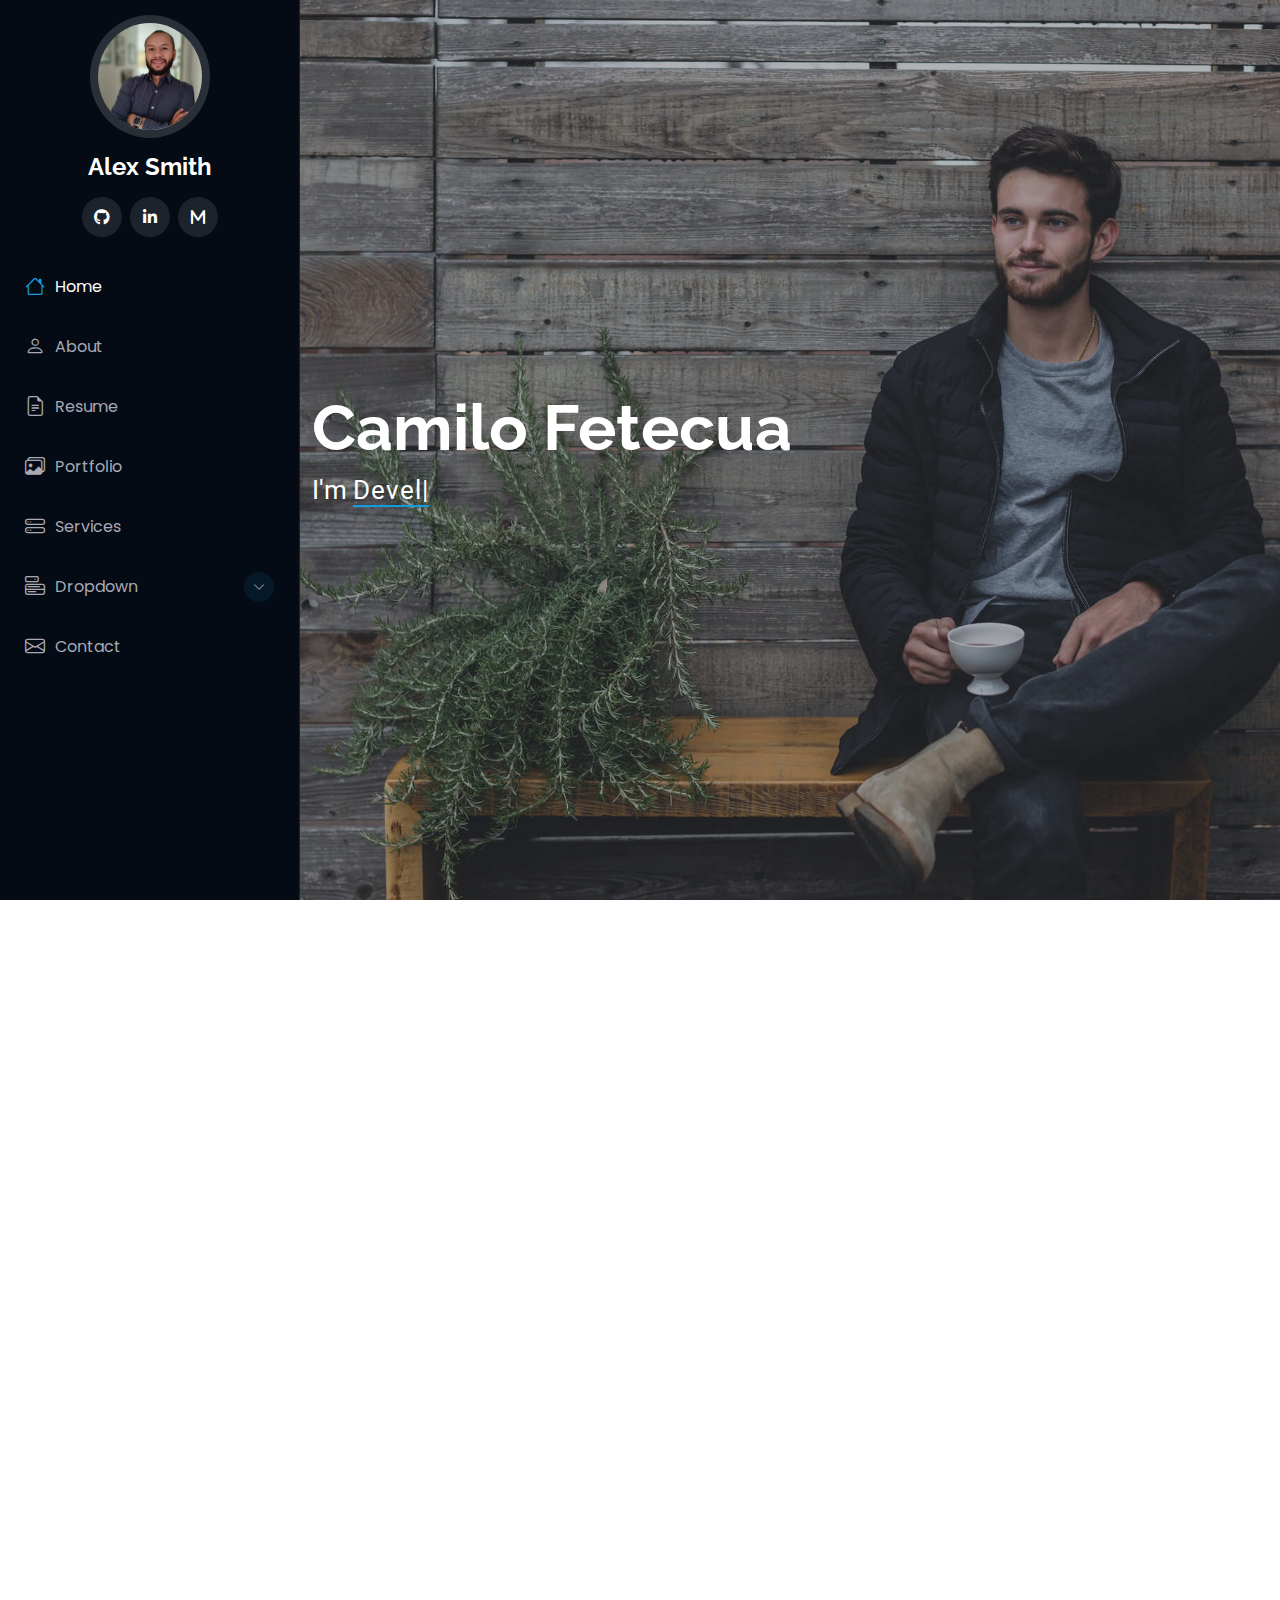
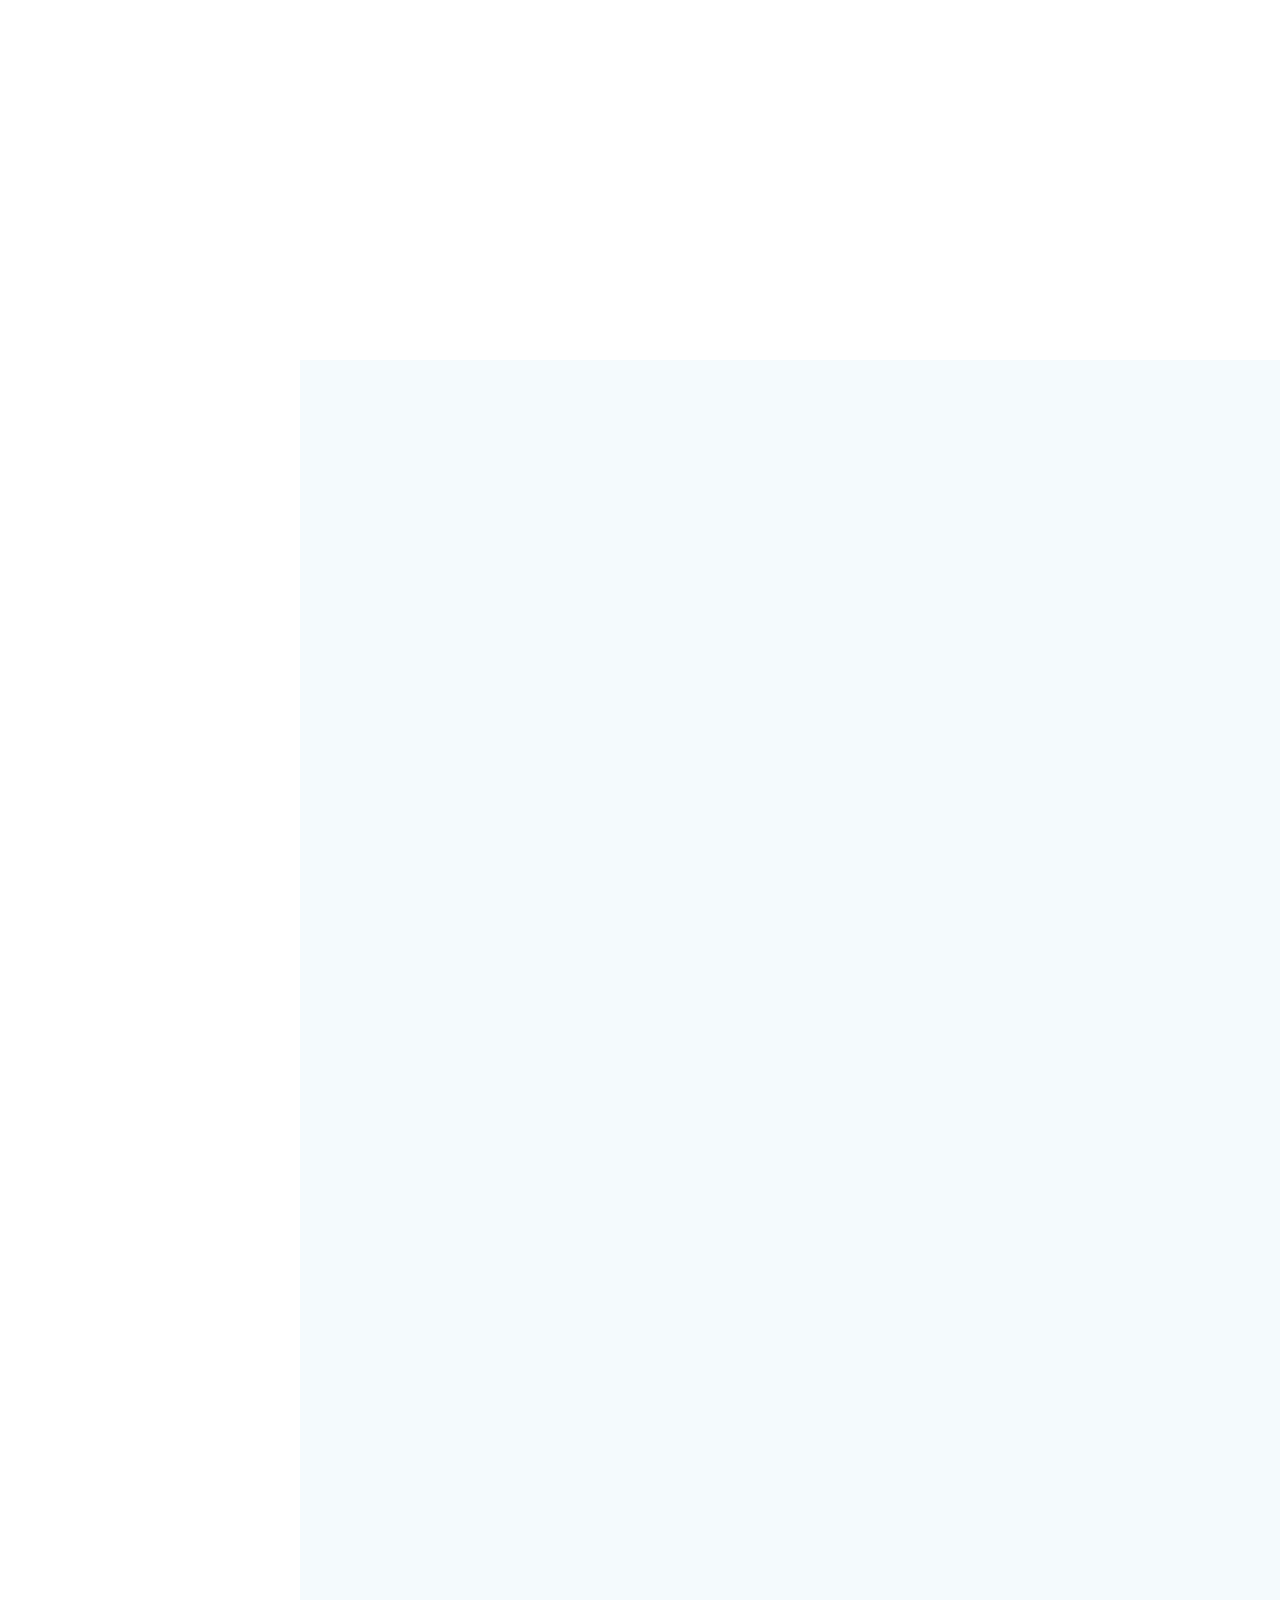
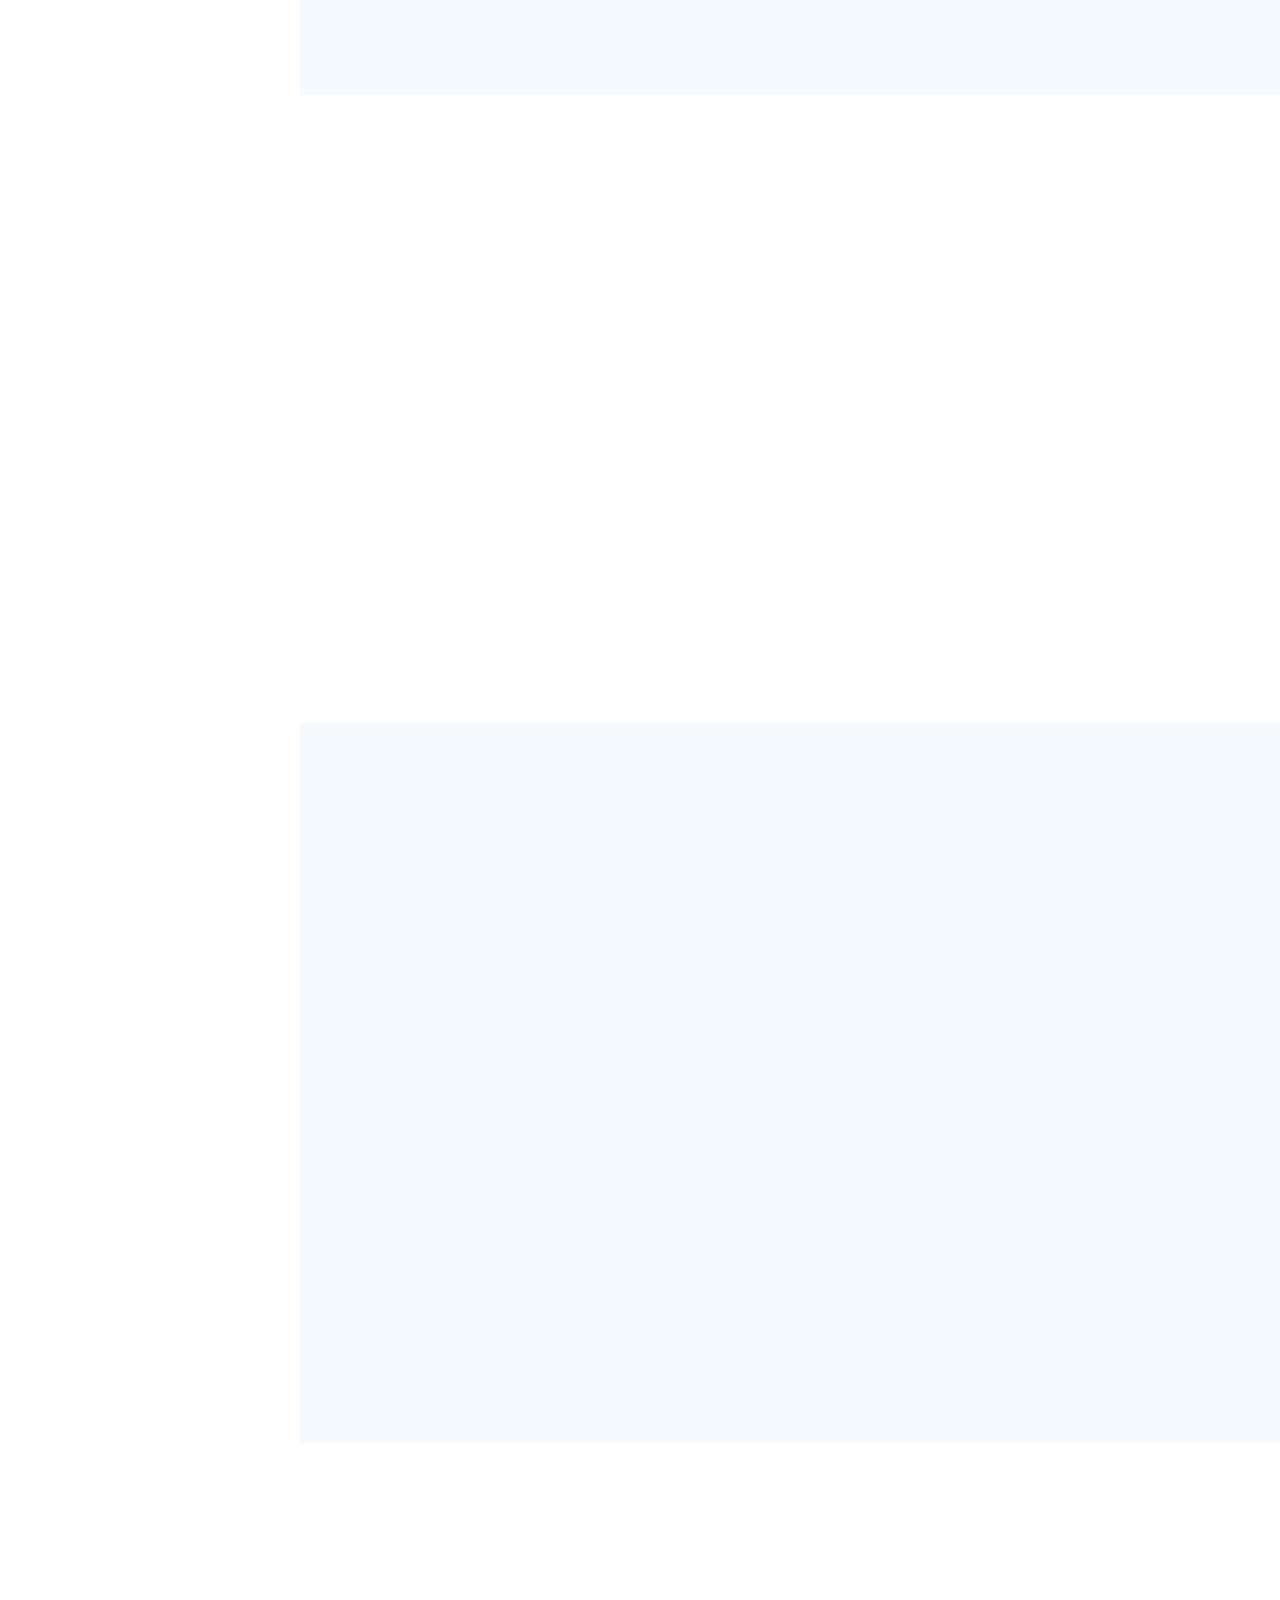
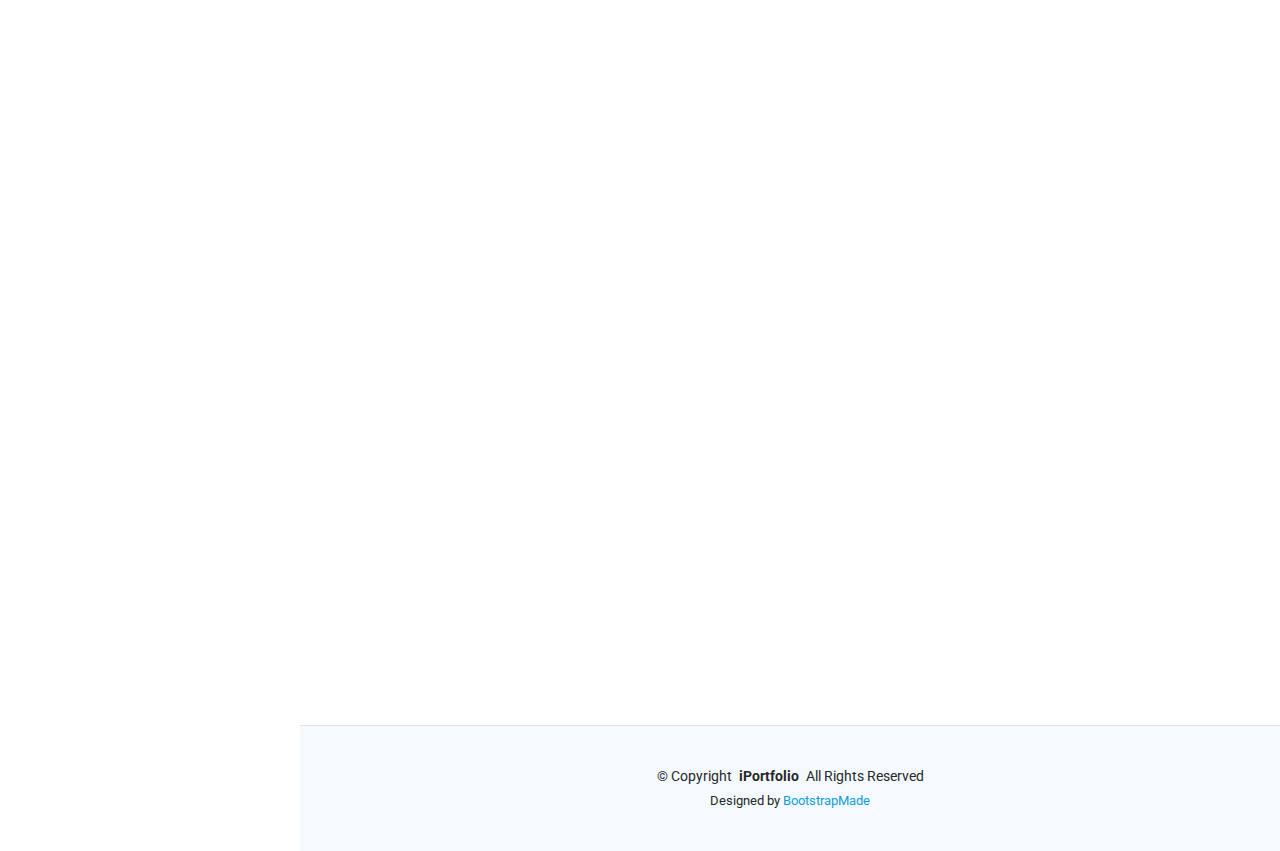
==== index.html @ 2cd52b2a "firts commit" ====
<!DOCTYPE html>
<html lang="en">

<head>
  <meta charset="utf-8">
  <meta content="width=device-width, initial-scale=1.0" name="viewport">
  <title>Camilo Fetecua</title>
  <meta content="" name="description">
  <meta content="" name="keywords">

  <!-- Favicons -->
  <link href="assets/img/favicon.png" rel="icon">
  <link href="assets/img/apple-touch-icon.png" rel="apple-touch-icon">

  <!-- Fonts -->
  <link rel="stylesheet" href="https://cdnjs.cloudflare.com/ajax/libs/font-awesome/6.4.0/css/all.min.css">
  <link href="https://fonts.googleapis.com" rel="preconnect">
  <link href="https://fonts.gstatic.com" rel="preconnect" crossorigin>
  <link href="https://fonts.googleapis.com/css2?family=Roboto:ital,wght@0,100;0,300;0,400;0,500;0,700;0,900;1,100;1,300;1,400;1,500;1,700;1,900&family=Poppins:ital,wght@0,100;0,200;0,300;0,400;0,500;0,600;0,700;0,800;0,900;1,100;1,200;1,300;1,400;1,500;1,600;1,700;1,800;1,900&family=Raleway:ital,wght@0,100;0,200;0,300;0,400;0,500;0,600;0,700;0,800;0,900;1,100;1,200;1,300;1,400;1,500;1,600;1,700;1,800;1,900&display=swap" rel="stylesheet">

  <!-- Vendor CSS Files -->
  <link href="assets/vendor/bootstrap/css/bootstrap.min.css" rel="stylesheet">
  <link href="assets/vendor/bootstrap-icons/bootstrap-icons.css" rel="stylesheet">
  <link href="assets/vendor/aos/aos.css" rel="stylesheet">
  <link href="assets/vendor/glightbox/css/glightbox.min.css" rel="stylesheet">
  <link href="assets/vendor/swiper/swiper-bundle.min.css" rel="stylesheet">

  <!-- Main CSS File -->
  <link href="assets/css/main.css" rel="stylesheet">

  <!-- =======================================================
  * Template Name: iPortfolio
  * Template URL: https://bootstrapmade.com/iportfolio-bootstrap-portfolio-websites-template/
  * Updated: Jun 29 2024 with Bootstrap v5.3.3
  * Author: BootstrapMade.com
  * License: https://bootstrapmade.com/license/
  ======================================================== -->
</head>

<body class="index-page">

  <header id="header" class="header dark-background d-flex flex-column">
    <i class="header-toggle d-xl-none bi bi-list"></i>

    <div class="profile-img">
      <img src="assets/img/my-profile-img.jpg" alt="" class="img-fluid rounded-circle">
    </div>

    <a href="index.html" class="logo d-flex align-items-center justify-content-center">
      <!-- Uncomment the line below if you also wish to use an image logo -->
      <!-- <img src="assets/img/logo.png" alt=""> -->
      <h1 class="sitename">Alex Smith</h1>
    </a>
    
    <div class="social-links text-center">
      <!-- Enlace a GitHub -->
      <a href="https://github.com/camilof91" target="_blank" rel="noopener noreferrer">
        <i class="fa-brands fa-github"></i>
      </a>
      
      <!-- Enlace a LinkedIn -->
      <a href="https://www.linkedin.com/in/camilo-fetecua" target="_blank" rel="noopener noreferrer">
          <i class="fa-brands fa-linkedin-in"></i>
      </a>
      
      <!-- Enlace a Medium -->
      <a href="https://medium.com/@camilofetecua2011" target="_blank" rel="noopener noreferrer">
          <i class="fa-solid fa-m"></i>
      </a>
    </div>

    <nav id="navmenu" class="navmenu">
      <ul>
        <li><a href="#hero" class="active"><i class="bi bi-house navicon"></i>Home</a></li>
        <li><a href="#about"><i class="bi bi-person navicon"></i> About</a></li>
        <li><a href="#resume"><i class="bi bi-file-earmark-text navicon"></i> Resume</a></li>
        <li><a href="#portfolio"><i class="bi bi-images navicon"></i> Portfolio</a></li>
        <li><a href="#services"><i class="bi bi-hdd-stack navicon"></i> Services</a></li>
        <li class="dropdown"><a href="#"><i class="bi bi-menu-button navicon"></i> <span>Dropdown</span> <i class="bi bi-chevron-down toggle-dropdown"></i></a>
          <ul>
            <li><a href="#">Dropdown 1</a></li>
            <li class="dropdown"><a href="#"><span>Deep Dropdown</span> <i class="bi bi-chevron-down toggle-dropdown"></i></a>
              <ul>
                <li><a href="#">Deep Dropdown 1</a></li>
                <li><a href="#">Deep Dropdown 2</a></li>
                <li><a href="#">Deep Dropdown 3</a></li>
                <li><a href="#">Deep Dropdown 4</a></li>
                <li><a href="#">Deep Dropdown 5</a></li>
              </ul>
            </li>
            <li><a href="#">Dropdown 2</a></li>
            <li><a href="#">Dropdown 3</a></li>
            <li><a href="#">Dropdown 4</a></li>
          </ul>
        </li>
        <li><a href="#contact"><i class="bi bi-envelope navicon"></i> Contact</a></li>
      </ul>
    </nav>

  </header>

  <main class="main">

    <!-- Hero Section -->
    <section id="hero" class="hero section dark-background">

      <img src="assets/img/hero-bg.jpg" alt="" data-aos="fade-in" class="">

      <div class="container" data-aos="fade-up" data-aos-delay="100">
        <h2>Camilo Fetecua</h2>
        <p>I'm <span class="typed" data-typed-items="Developer, Freelancer, QA Analist">Designer</span><span class="typed-cursor typed-cursor--blink" aria-hidden="true"></span><span class="typed-cursor typed-cursor--blink" aria-hidden="true"></span></p>
      </div>

    </section><!-- /Hero Section -->

    <!-- About Section -->
    <section id="about" class="about section">

      <!-- Section Title -->
      <div class="container section-title" data-aos="fade-up">
        <h2>About</h2>
        <p>Magnam dolores commodi suscipit. Necessitatibus eius consequatur ex aliquid fuga eum quidem. Sit sint consectetur velit. Quisquam quos quisquam cupiditate. Et nemo qui impedit suscipit alias ea. Quia fugiat sit in iste officiis commodi quidem hic quas.</p>
      </div><!-- End Section Title -->

      <div class="container" data-aos="fade-up" data-aos-delay="100">

        <div class="row gy-4 justify-content-center">
          <div class="col-lg-4">
            <img src="assets/img/my-profile-img.jpg" class="img-fluid" alt="">
          </div>
          <div class="col-lg-8 content">
            <h2>UI/UX Designer &amp; Web Developer.</h2>
            <p class="fst-italic py-3">
              Lorem ipsum dolor sit amet, consectetur adipiscing elit, sed do eiusmod tempor incididunt ut labore et dolore
              magna aliqua.
            </p>
            <div class="row">
              <div class="col-lg-6">
                <ul>
                  <li><i class="bi bi-chevron-right"></i> <strong>Birthday:</strong> <span>1 May 1995</span></li>
                  <li><i class="bi bi-chevron-right"></i> <strong>Website:</strong> <span>www.example.com</span></li>
                  <li><i class="bi bi-chevron-right"></i> <strong>Phone:</strong> <span>+123 456 7890</span></li>
                  <li><i class="bi bi-chevron-right"></i> <strong>City:</strong> <span>New York, USA</span></li>
                </ul>
              </div>
              <div class="col-lg-6">
                <ul>
                  <li><i class="bi bi-chevron-right"></i> <strong>Age:</strong> <span>30</span></li>
                  <li><i class="bi bi-chevron-right"></i> <strong>Degree:</strong> <span>Master</span></li>
                  <li><i class="bi bi-chevron-right"></i> <strong>Email:</strong> <span>email@example.com</span></li>
                  <li><i class="bi bi-chevron-right"></i> <strong>Freelance:</strong> <span>Available</span></li>
                </ul>
              </div>
            </div>
            <p class="py-3">
              Officiis eligendi itaque labore et dolorum mollitia officiis optio vero. Quisquam sunt adipisci omnis et ut. Nulla accusantium dolor incidunt officia tempore. Et eius omnis.
              Cupiditate ut dicta maxime officiis quidem quia. Sed et consectetur qui quia repellendus itaque neque.
            </p>
          </div>
        </div>

      </div>

    </section><!-- /About Section -->

    <!-- Stats Section -->
    <section id="stats" class="stats section">

      <div class="container" data-aos="fade-up" data-aos-delay="100">

        <div class="row gy-4">

          <div class="col-lg-3 col-md-6">
            <div class="stats-item">
              <i class="bi bi-emoji-smile"></i>
              <span data-purecounter-start="0" data-purecounter-end="232" data-purecounter-duration="1" class="purecounter"></span>
              <p><strong>Happy Clients</strong> <span>consequuntur quae</span></p>
            </div>
          </div><!-- End Stats Item -->

          <div class="col-lg-3 col-md-6">
            <div class="stats-item">
              <i class="bi bi-journal-richtext"></i>
              <span data-purecounter-start="0" data-purecounter-end="521" data-purecounter-duration="1" class="purecounter"></span>
              <p><strong>Projects</strong> <span>adipisci atque cum quia aut</span></p>
            </div>
          </div><!-- End Stats Item -->

          <div class="col-lg-3 col-md-6">
            <div class="stats-item">
              <i class="bi bi-headset"></i>
              <span data-purecounter-start="0" data-purecounter-end="1453" data-purecounter-duration="1" class="purecounter"></span>
              <p><strong>Hours Of Support</strong> <span>aut commodi quaerat</span></p>
            </div>
          </div><!-- End Stats Item -->

          <div class="col-lg-3 col-md-6">
            <div class="stats-item">
              <i class="bi bi-people"></i>
              <span data-purecounter-start="0" data-purecounter-end="32" data-purecounter-duration="1" class="purecounter"></span>
              <p><strong>Hard Workers</strong> <span>rerum asperiores dolor</span></p>
            </div>
          </div><!-- End Stats Item -->

        </div>

      </div>

    </section><!-- /Stats Section -->

    <!-- Skills Section -->
    <section id="skills" class="skills section light-background">

      <!-- Section Title -->
      <div class="container section-title" data-aos="fade-up">
        <h2>Skills</h2>
        <p>Necessitatibus eius consequatur ex aliquid fuga eum quidem sint consectetur velit</p>
      </div><!-- End Section Title -->

      <div class="container" data-aos="fade-up" data-aos-delay="100">

        <div class="row skills-content skills-animation">

          <div class="col-lg-6">

            <div class="progress">
              <span class="skill"><span>HTML</span> <i class="val">100%</i></span>
              <div class="progress-bar-wrap">
                <div class="progress-bar" role="progressbar" aria-valuenow="100" aria-valuemin="0" aria-valuemax="100"></div>
              </div>
            </div><!-- End Skills Item -->

            <div class="progress">
              <span class="skill"><span>CSS</span> <i class="val">90%</i></span>
              <div class="progress-bar-wrap">
                <div class="progress-bar" role="progressbar" aria-valuenow="90" aria-valuemin="0" aria-valuemax="100"></div>
              </div>
            </div><!-- End Skills Item -->

            <div class="progress">
              <span class="skill"><span>JavaScript</span> <i class="val">75%</i></span>
              <div class="progress-bar-wrap">
                <div class="progress-bar" role="progressbar" aria-valuenow="75" aria-valuemin="0" aria-valuemax="100"></div>
              </div>
            </div><!-- End Skills Item -->

          </div>

          <div class="col-lg-6">

            <div class="progress">
              <span class="skill"><span>PHP</span> <i class="val">80%</i></span>
              <div class="progress-bar-wrap">
                <div class="progress-bar" role="progressbar" aria-valuenow="80" aria-valuemin="0" aria-valuemax="100"></div>
              </div>
            </div><!-- End Skills Item -->

            <div class="progress">
              <span class="skill"><span>WordPress/CMS</span> <i class="val">90%</i></span>
              <div class="progress-bar-wrap">
                <div class="progress-bar" role="progressbar" aria-valuenow="90" aria-valuemin="0" aria-valuemax="100"></div>
              </div>
            </div><!-- End Skills Item -->

            <div class="progress">
              <span class="skill"><span>Photoshop</span> <i class="val">55%</i></span>
              <div class="progress-bar-wrap">
                <div class="progress-bar" role="progressbar" aria-valuenow="55" aria-valuemin="0" aria-valuemax="100"></div>
              </div>
            </div><!-- End Skills Item -->

          </div>

        </div>

      </div>

    </section><!-- /Skills Section -->

    <!-- Resume Section -->
    <section id="resume" class="resume section">

      <!-- Section Title -->
      <div class="container section-title" data-aos="fade-up">
        <h2>Resume</h2>
        <p>Magnam dolores commodi suscipit. Necessitatibus eius consequatur ex aliquid fuga eum quidem. Sit sint consectetur velit. Quisquam quos quisquam cupiditate. Et nemo qui impedit suscipit alias ea. Quia fugiat sit in iste officiis commodi quidem hic quas.</p>
      </div><!-- End Section Title -->

      <div class="container">

        <div class="row">

          <div class="col-lg-6" data-aos="fade-up" data-aos-delay="100">
            <h3 class="resume-title">Sumary</h3>

            <div class="resume-item pb-0">
              <h4>Brandon Johnson</h4>
              <p><em>Innovative and deadline-driven Graphic Designer with 3+ years of experience designing and developing user-centered digital/print marketing material from initial concept to final, polished deliverable.</em></p>
              <ul>
                <li>Portland par 127,Orlando, FL</li>
                <li>(123) 456-7891</li>
                <li>alice.barkley@example.com</li>
              </ul>
            </div><!-- Edn Resume Item -->

            <h3 class="resume-title">Education</h3>
            <div class="resume-item">
              <h4>Master of Fine Arts &amp; Graphic Design</h4>
              <h5>2015 - 2016</h5>
              <p><em>Rochester Institute of Technology, Rochester, NY</em></p>
              <p>Qui deserunt veniam. Et sed aliquam labore tempore sed quisquam iusto autem sit. Ea vero voluptatum qui ut dignissimos deleniti nerada porti sand markend</p>
            </div><!-- Edn Resume Item -->

            <div class="resume-item">
              <h4>Bachelor of Fine Arts &amp; Graphic Design</h4>
              <h5>2010 - 2014</h5>
              <p><em>Rochester Institute of Technology, Rochester, NY</em></p>
              <p>Quia nobis sequi est occaecati aut. Repudiandae et iusto quae reiciendis et quis Eius vel ratione eius unde vitae rerum voluptates asperiores voluptatem Earum molestiae consequatur neque etlon sader mart dila</p>
            </div><!-- Edn Resume Item -->

          </div>

          <div class="col-lg-6" data-aos="fade-up" data-aos-delay="200">
            <h3 class="resume-title">Professional Experience</h3>
            <div class="resume-item">
              <h4>Senior graphic design specialist</h4>
              <h5>2019 - Present</h5>
              <p><em>Experion, New York, NY </em></p>
              <ul>
                <li>Lead in the design, development, and implementation of the graphic, layout, and production communication materials</li>
                <li>Delegate tasks to the 7 members of the design team and provide counsel on all aspects of the project. </li>
                <li>Supervise the assessment of all graphic materials in order to ensure quality and accuracy of the design</li>
                <li>Oversee the efficient use of production project budgets ranging from $2,000 - $25,000</li>
              </ul>
            </div><!-- Edn Resume Item -->

            <div class="resume-item">
              <h4>Graphic design specialist</h4>
              <h5>2017 - 2018</h5>
              <p><em>Stepping Stone Advertising, New York, NY</em></p>
              <ul>
                <li>Developed numerous marketing programs (logos, brochures,infographics, presentations, and advertisements).</li>
                <li>Managed up to 5 projects or tasks at a given time while under pressure</li>
                <li>Recommended and consulted with clients on the most appropriate graphic design</li>
                <li>Created 4+ design presentations and proposals a month for clients and account managers</li>
              </ul>
            </div><!-- Edn Resume Item -->

          </div>

        </div>

      </div>

    </section><!-- /Resume Section -->

    <!-- Portfolio Section -->
    <section id="portfolio" class="portfolio section light-background">

      <!-- Section Title -->
      <div class="container section-title" data-aos="fade-up">
        <h2>Portfolio</h2>
        <p>Magnam dolores commodi suscipit. Necessitatibus eius consequatur ex aliquid fuga eum quidem. Sit sint consectetur velit. Quisquam quos quisquam cupiditate. Et nemo qui impedit suscipit alias ea. Quia fugiat sit in iste officiis commodi quidem hic quas.</p>
      </div><!-- End Section Title -->

      <div class="container">

        <div class="isotope-layout" data-default-filter="*" data-layout="masonry" data-sort="original-order">

          <ul class="portfolio-filters isotope-filters" data-aos="fade-up" data-aos-delay="100">
            <li data-filter="*" class="filter-active">All</li>
            <li data-filter=".filter-app">App</li>
            <li data-filter=".filter-product">Product</li>
            <li data-filter=".filter-branding">Branding</li>
            <li data-filter=".filter-books">Books</li>
          </ul><!-- End Portfolio Filters -->

          <div class="row gy-4 isotope-container" data-aos="fade-up" data-aos-delay="200">

            <div class="col-lg-4 col-md-6 portfolio-item isotope-item filter-app">
              <div class="portfolio-content h-100">
                <img src="assets/img/portfolio/app-1.jpg" class="img-fluid" alt="">
                <div class="portfolio-info">
                  <h4>App 1</h4>
                  <p>Lorem ipsum, dolor sit amet consectetur</p>
                  <a href="assets/img/portfolio/app-1.jpg" title="App 1" data-gallery="portfolio-gallery-app" class="glightbox preview-link"><i class="bi bi-zoom-in"></i></a>
                  <a href="portfolio-details.html" title="More Details" class="details-link"><i class="bi bi-link-45deg"></i></a>
                </div>
              </div>
            </div><!-- End Portfolio Item -->

            <div class="col-lg-4 col-md-6 portfolio-item isotope-item filter-product">
              <div class="portfolio-content h-100">
                <img src="assets/img/portfolio/product-1.jpg" class="img-fluid" alt="">
                <div class="portfolio-info">
                  <h4>Product 1</h4>
                  <p>Lorem ipsum, dolor sit amet consectetur</p>
                  <a href="assets/img/portfolio/product-1.jpg" title="Product 1" data-gallery="portfolio-gallery-product" class="glightbox preview-link"><i class="bi bi-zoom-in"></i></a>
                  <a href="portfolio-details.html" title="More Details" class="details-link"><i class="bi bi-link-45deg"></i></a>
                </div>
              </div>
            </div><!-- End Portfolio Item -->

            <div class="col-lg-4 col-md-6 portfolio-item isotope-item filter-branding">
              <div class="portfolio-content h-100">
                <img src="assets/img/portfolio/branding-1.jpg" class="img-fluid" alt="">
                <div class="portfolio-info">
                  <h4>Branding 1</h4>
                  <p>Lorem ipsum, dolor sit amet consectetur</p>
                  <a href="assets/img/portfolio/branding-1.jpg" title="Branding 1" data-gallery="portfolio-gallery-branding" class="glightbox preview-link"><i class="bi bi-zoom-in"></i></a>
                  <a href="portfolio-details.html" title="More Details" class="details-link"><i class="bi bi-link-45deg"></i></a>
                </div>
              </div>
            </div><!-- End Portfolio Item -->

            <div class="col-lg-4 col-md-6 portfolio-item isotope-item filter-books">
              <div class="portfolio-content h-100">
                <img src="assets/img/portfolio/books-1.jpg" class="img-fluid" alt="">
                <div class="portfolio-info">
                  <h4>Books 1</h4>
                  <p>Lorem ipsum, dolor sit amet consectetur</p>
                  <a href="assets/img/portfolio/books-1.jpg" title="Branding 1" data-gallery="portfolio-gallery-book" class="glightbox preview-link"><i class="bi bi-zoom-in"></i></a>
                  <a href="portfolio-details.html" title="More Details" class="details-link"><i class="bi bi-link-45deg"></i></a>
                </div>
              </div>
            </div><!-- End Portfolio Item -->

            <div class="col-lg-4 col-md-6 portfolio-item isotope-item filter-app">
              <div class="portfolio-content h-100">
                <img src="assets/img/portfolio/app-2.jpg" class="img-fluid" alt="">
                <div class="portfolio-info">
                  <h4>App 2</h4>
                  <p>Lorem ipsum, dolor sit amet consectetur</p>
                  <a href="assets/img/portfolio/app-2.jpg" title="App 2" data-gallery="portfolio-gallery-app" class="glightbox preview-link"><i class="bi bi-zoom-in"></i></a>
                  <a href="portfolio-details.html" title="More Details" class="details-link"><i class="bi bi-link-45deg"></i></a>
                </div>
              </div>
            </div><!-- End Portfolio Item -->

            <div class="col-lg-4 col-md-6 portfolio-item isotope-item filter-product">
              <div class="portfolio-content h-100">
                <img src="assets/img/portfolio/product-2.jpg" class="img-fluid" alt="">
                <div class="portfolio-info">
                  <h4>Product 2</h4>
                  <p>Lorem ipsum, dolor sit amet consectetur</p>
                  <a href="assets/img/portfolio/product-2.jpg" title="Product 2" data-gallery="portfolio-gallery-product" class="glightbox preview-link"><i class="bi bi-zoom-in"></i></a>
                  <a href="portfolio-details.html" title="More Details" class="details-link"><i class="bi bi-link-45deg"></i></a>
                </div>
              </div>
            </div><!-- End Portfolio Item -->

            <div class="col-lg-4 col-md-6 portfolio-item isotope-item filter-branding">
              <div class="portfolio-content h-100">
                <img src="assets/img/portfolio/branding-2.jpg" class="img-fluid" alt="">
                <div class="portfolio-info">
                  <h4>Branding 2</h4>
                  <p>Lorem ipsum, dolor sit amet consectetur</p>
                  <a href="assets/img/portfolio/branding-2.jpg" title="Branding 2" data-gallery="portfolio-gallery-branding" class="glightbox preview-link"><i class="bi bi-zoom-in"></i></a>
                  <a href="portfolio-details.html" title="More Details" class="details-link"><i class="bi bi-link-45deg"></i></a>
                </div>
              </div>
            </div><!-- End Portfolio Item -->

            <div class="col-lg-4 col-md-6 portfolio-item isotope-item filter-books">
              <div class="portfolio-content h-100">
                <img src="assets/img/portfolio/books-2.jpg" class="img-fluid" alt="">
                <div class="portfolio-info">
                  <h4>Books 2</h4>
                  <p>Lorem ipsum, dolor sit amet consectetur</p>
                  <a href="assets/img/portfolio/books-2.jpg" title="Branding 2" data-gallery="portfolio-gallery-book" class="glightbox preview-link"><i class="bi bi-zoom-in"></i></a>
                  <a href="portfolio-details.html" title="More Details" class="details-link"><i class="bi bi-link-45deg"></i></a>
                </div>
              </div>
            </div><!-- End Portfolio Item -->

            <div class="col-lg-4 col-md-6 portfolio-item isotope-item filter-app">
              <div class="portfolio-content h-100">
                <img src="assets/img/portfolio/app-3.jpg" class="img-fluid" alt="">
                <div class="portfolio-info">
                  <h4>App 3</h4>
                  <p>Lorem ipsum, dolor sit amet consectetur</p>
                  <a href="assets/img/portfolio/app-3.jpg" title="App 3" data-gallery="portfolio-gallery-app" class="glightbox preview-link"><i class="bi bi-zoom-in"></i></a>
                  <a href="portfolio-details.html" title="More Details" class="details-link"><i class="bi bi-link-45deg"></i></a>
                </div>
              </div>
            </div><!-- End Portfolio Item -->

            <div class="col-lg-4 col-md-6 portfolio-item isotope-item filter-product">
              <div class="portfolio-content h-100">
                <img src="assets/img/portfolio/product-3.jpg" class="img-fluid" alt="">
                <div class="portfolio-info">
                  <h4>Product 3</h4>
                  <p>Lorem ipsum, dolor sit amet consectetur</p>
                  <a href="assets/img/portfolio/product-3.jpg" title="Product 3" data-gallery="portfolio-gallery-product" class="glightbox preview-link"><i class="bi bi-zoom-in"></i></a>
                  <a href="portfolio-details.html" title="More Details" class="details-link"><i class="bi bi-link-45deg"></i></a>
                </div>
              </div>
            </div><!-- End Portfolio Item -->

            <div class="col-lg-4 col-md-6 portfolio-item isotope-item filter-branding">
              <div class="portfolio-content h-100">
                <img src="assets/img/portfolio/branding-3.jpg" class="img-fluid" alt="">
                <div class="portfolio-info">
                  <h4>Branding 3</h4>
                  <p>Lorem ipsum, dolor sit amet consectetur</p>
                  <a href="assets/img/portfolio/branding-3.jpg" title="Branding 2" data-gallery="portfolio-gallery-branding" class="glightbox preview-link"><i class="bi bi-zoom-in"></i></a>
                  <a href="portfolio-details.html" title="More Details" class="details-link"><i class="bi bi-link-45deg"></i></a>
                </div>
              </div>
            </div><!-- End Portfolio Item -->

            <div class="col-lg-4 col-md-6 portfolio-item isotope-item filter-books">
              <div class="portfolio-content h-100">
                <img src="assets/img/portfolio/books-3.jpg" class="img-fluid" alt="">
                <div class="portfolio-info">
                  <h4>Books 3</h4>
                  <p>Lorem ipsum, dolor sit amet consectetur</p>
                  <a href="assets/img/portfolio/books-3.jpg" title="Branding 3" data-gallery="portfolio-gallery-book" class="glightbox preview-link"><i class="bi bi-zoom-in"></i></a>
                  <a href="portfolio-details.html" title="More Details" class="details-link"><i class="bi bi-link-45deg"></i></a>
                </div>
              </div>
            </div><!-- End Portfolio Item -->

          </div><!-- End Portfolio Container -->

        </div>

      </div>

    </section><!-- /Portfolio Section -->

    <!-- Services Section -->
    <section id="services" class="services section">

      <!-- Section Title -->
      <div class="container section-title" data-aos="fade-up">
        <h2>Services</h2>
        <p>Magnam dolores commodi suscipit. Necessitatibus eius consequatur ex aliquid fuga eum quidem. Sit sint consectetur velit. Quisquam quos quisquam cupiditate. Et nemo qui impedit suscipit alias ea. Quia fugiat sit in iste officiis commodi quidem hic quas.</p>
      </div><!-- End Section Title -->

      <div class="container">

        <div class="row gy-4">

          <div class="col-lg-4 col-md-6 service-item d-flex" data-aos="fade-up" data-aos-delay="100">
            <div class="icon flex-shrink-0"><i class="bi bi-briefcase"></i></div>
            <div>
              <h4 class="title"><a href="service-details.html" class="stretched-link">Lorem Ipsum</a></h4>
              <p class="description">Voluptatum deleniti atque corrupti quos dolores et quas molestias excepturi sint occaecati cupiditate non provident</p>
            </div>
          </div>
          <!-- End Service Item -->

          <div class="col-lg-4 col-md-6 service-item d-flex" data-aos="fade-up" data-aos-delay="200">
            <div class="icon flex-shrink-0"><i class="bi bi-card-checklist"></i></div>
            <div>
              <h4 class="title"><a href="service-details.html" class="stretched-link">Dolor Sitema</a></h4>
              <p class="description">Minim veniam, quis nostrud exercitation ullamco laboris nisi ut aliquip ex ea commodo consequat tarad limino ata</p>
            </div>
          </div><!-- End Service Item -->

          <div class="col-lg-4 col-md-6 service-item d-flex" data-aos="fade-up" data-aos-delay="300">
            <div class="icon flex-shrink-0"><i class="bi bi-bar-chart"></i></div>
            <div>
              <h4 class="title"><a href="service-details.html" class="stretched-link">Sed ut perspiciatis</a></h4>
              <p class="description">Duis aute irure dolor in reprehenderit in voluptate velit esse cillum dolore eu fugiat nulla pariatur</p>
            </div>
          </div><!-- End Service Item -->

          <div class="col-lg-4 col-md-6 service-item d-flex" data-aos="fade-up" data-aos-delay="400">
            <div class="icon flex-shrink-0"><i class="bi bi-binoculars"></i></div>
            <div>
              <h4 class="title"><a href="service-details.html" class="stretched-link">Magni Dolores</a></h4>
              <p class="description">Excepteur sint occaecat cupidatat non proident, sunt in culpa qui officia deserunt mollit anim id est laborum</p>
            </div>
          </div><!-- End Service Item -->

          <div class="col-lg-4 col-md-6 service-item d-flex" data-aos="fade-up" data-aos-delay="500">
            <div class="icon flex-shrink-0"><i class="bi bi-brightness-high"></i></div>
            <div>
              <h4 class="title"><a href="service-details.html" class="stretched-link">Nemo Enim</a></h4>
              <p class="description">At vero eos et accusamus et iusto odio dignissimos ducimus qui blanditiis praesentium voluptatum deleniti atque</p>
            </div>
          </div><!-- End Service Item -->

          <div class="col-lg-4 col-md-6 service-item d-flex" data-aos="fade-up" data-aos-delay="600">
            <div class="icon flex-shrink-0"><i class="bi bi-calendar4-week"></i></div>
            <div>
              <h4 class="title"><a href="service-details.html" class="stretched-link">Eiusmod Tempor</a></h4>
              <p class="description">Et harum quidem rerum facilis est et expedita distinctio. Nam libero tempore, cum soluta nobis est eligendi</p>
            </div>
          </div><!-- End Service Item -->

        </div>

      </div>

    </section><!-- /Services Section -->

    <!-- Testimonials Section -->
    <section id="testimonials" class="testimonials section light-background">

      <!-- Section Title -->
      <div class="container section-title" data-aos="fade-up">
        <h2>Testimonials</h2>
        <p>Necessitatibus eius consequatur ex aliquid fuga eum quidem sint consectetur velit</p>
      </div><!-- End Section Title -->

      <div class="container" data-aos="fade-up" data-aos-delay="100">

        <div class="swiper init-swiper">
          <script type="application/json" class="swiper-config">
            {
              "loop": true,
              "speed": 600,
              "autoplay": {
                "delay": 5000
              },
              "slidesPerView": "auto",
              "pagination": {
                "el": ".swiper-pagination",
                "type": "bullets",
                "clickable": true
              },
              "breakpoints": {
                "320": {
                  "slidesPerView": 1,
                  "spaceBetween": 40
                },
                "1200": {
                  "slidesPerView": 3,
                  "spaceBetween": 1
                }
              }
            }
          </script>
          <div class="swiper-wrapper">

            <div class="swiper-slide">
              <div class="testimonial-item">
                <p>
                  <i class="bi bi-quote quote-icon-left"></i>
                  <span>Proin iaculis purus consequat sem cure digni ssim donec porttitora entum suscipit rhoncus. Accusantium quam, ultricies eget id, aliquam eget nibh et. Maecen aliquam, risus at semper.</span>
                  <i class="bi bi-quote quote-icon-right"></i>
                </p>
                <img src="assets/img/testimonials/testimonials-1.jpg" class="testimonial-img" alt="">
                <h3>Saul Goodman</h3>
                <h4>Ceo &amp; Founder</h4>
              </div>
            </div><!-- End testimonial item -->

            <div class="swiper-slide">
              <div class="testimonial-item">
                <p>
                  <i class="bi bi-quote quote-icon-left"></i>
                  <span>Export tempor illum tamen malis malis eram quae irure esse labore quem cillum quid malis quorum velit fore eram velit sunt aliqua noster fugiat irure amet legam anim culpa.</span>
                  <i class="bi bi-quote quote-icon-right"></i>
                </p>
                <img src="assets/img/testimonials/testimonials-2.jpg" class="testimonial-img" alt="">
                <h3>Sara Wilsson</h3>
                <h4>Designer</h4>
              </div>
            </div><!-- End testimonial item -->

            <div class="swiper-slide">
              <div class="testimonial-item">
                <p>
                  <i class="bi bi-quote quote-icon-left"></i>
                  <span>Enim nisi quem export duis labore cillum quae magna enim sint quorum nulla quem veniam duis minim tempor labore quem eram duis noster aute amet eram fore quis sint minim.</span>
                  <i class="bi bi-quote quote-icon-right"></i>
                </p>
                <img src="assets/img/testimonials/testimonials-3.jpg" class="testimonial-img" alt="">
                <h3>Jena Karlis</h3>
                <h4>Store Owner</h4>
              </div>
            </div><!-- End testimonial item -->

            <div class="swiper-slide">
              <div class="testimonial-item">
                <p>
                  <i class="bi bi-quote quote-icon-left"></i>
                  <span>Fugiat enim eram quae cillum dolore dolor amet nulla culpa multos export minim fugiat dolor enim duis veniam ipsum anim magna sunt elit fore quem dolore labore illum veniam.</span>
                  <i class="bi bi-quote quote-icon-right"></i>
                </p>
                <img src="assets/img/testimonials/testimonials-4.jpg" class="testimonial-img" alt="">
                <h3>Matt Brandon</h3>
                <h4>Freelancer</h4>
              </div>
            </div><!-- End testimonial item -->

            <div class="swiper-slide">
              <div class="testimonial-item">
                <p>
                  <i class="bi bi-quote quote-icon-left"></i>
                  <span>Quis quorum aliqua sint quem legam fore sunt eram irure aliqua veniam tempor noster veniam sunt culpa nulla illum cillum fugiat legam esse veniam culpa fore nisi cillum quid.</span>
                  <i class="bi bi-quote quote-icon-right"></i>
                </p>
                <img src="assets/img/testimonials/testimonials-5.jpg" class="testimonial-img" alt="">
                <h3>John Larson</h3>
                <h4>Entrepreneur</h4>
              </div>
            </div><!-- End testimonial item -->

          </div>
          <div class="swiper-pagination"></div>
        </div>

      </div>

    </section><!-- /Testimonials Section -->

    <!-- Contact Section -->
    <section id="contact" class="contact section">

      <!-- Section Title -->
      <div class="container section-title" data-aos="fade-up">
        <h2>Contact</h2>
        <p>Necessitatibus eius consequatur ex aliquid fuga eum quidem sint consectetur velit</p>
      </div><!-- End Section Title -->

      <div class="container" data-aos="fade-up" data-aos-delay="100">

        <div class="row gy-4">

          <div class="col-lg-5">

            <div class="info-wrap">
              <div class="info-item d-flex" data-aos="fade-up" data-aos-delay="200">
                <i class="bi bi-geo-alt flex-shrink-0"></i>
                <div>
                  <h3>Address</h3>
                  <p>A108 Adam Street, New York, NY 535022</p>
                </div>
              </div><!-- End Info Item -->

              <div class="info-item d-flex" data-aos="fade-up" data-aos-delay="300">
                <i class="bi bi-telephone flex-shrink-0"></i>
                <div>
                  <h3>Call Us</h3>
                  <p>+1 5589 55488 55</p>
                </div>
              </div><!-- End Info Item -->

              <div class="info-item d-flex" data-aos="fade-up" data-aos-delay="400">
                <i class="bi bi-envelope flex-shrink-0"></i>
                <div>
                  <h3>Email Us</h3>
                  <p>info@example.com</p>
                </div>
              </div><!-- End Info Item -->

              <iframe src="https://www.google.com/maps/embed?pb=!1m14!1m8!1m3!1d48389.78314118045!2d-74.006138!3d40.710059!3m2!1i1024!2i768!4f13.1!3m3!1m2!1s0x89c25a22a3bda30d%3A0xb89d1fe6bc499443!2sDowntown%20Conference%20Center!5e0!3m2!1sen!2sus!4v1676961268712!5m2!1sen!2sus" frameborder="0" style="border:0; width: 100%; height: 270px;" allowfullscreen="" loading="lazy" referrerpolicy="no-referrer-when-downgrade"></iframe>
            </div>
          </div>

          <div class="col-lg-7">
            <form action="forms/contact.php" method="post" class="php-email-form" data-aos="fade-up" data-aos-delay="200">
              <div class="row gy-4">

                <div class="col-md-6">
                  <label for="name-field" class="pb-2">Your Name</label>
                  <input type="text" name="name" id="name-field" class="form-control" required="">
                </div>

                <div class="col-md-6">
                  <label for="email-field" class="pb-2">Your Email</label>
                  <input type="email" class="form-control" name="email" id="email-field" required="">
                </div>

                <div class="col-md-12">
                  <label for="subject-field" class="pb-2">Subject</label>
                  <input type="text" class="form-control" name="subject" id="subject-field" required="">
                </div>

                <div class="col-md-12">
                  <label for="message-field" class="pb-2">Message</label>
                  <textarea class="form-control" name="message" rows="10" id="message-field" required=""></textarea>
                </div>

                <div class="col-md-12 text-center">
                  <div class="loading">Loading</div>
                  <div class="error-message"></div>
                  <div class="sent-message">Your message has been sent. Thank you!</div>

                  <button type="submit">Send Message</button>
                </div>

              </div>
            </form>
          </div><!-- End Contact Form -->

        </div>

      </div>

    </section><!-- /Contact Section -->

  </main>

  <footer id="footer" class="footer position-relative light-background">

    <div class="container">
      <div class="copyright text-center ">
        <p>© <span>Copyright</span> <strong class="px-1 sitename">iPortfolio</strong> <span>All Rights Reserved</span></p>
      </div>
      <div class="credits">
        <!-- All the links in the footer should remain intact. -->
        <!-- You can delete the links only if you've purchased the pro version. -->
        <!-- Licensing information: https://bootstrapmade.com/license/ -->
        <!-- Purchase the pro version with working PHP/AJAX contact form: [buy-url] -->
        Designed by <a href="https://bootstrapmade.com/">BootstrapMade</a>
      </div>
    </div>

  </footer>

  <!-- Scroll Top -->
  <a href="#" id="scroll-top" class="scroll-top d-flex align-items-center justify-content-center"><i class="bi bi-arrow-up-short"></i></a>

  <!-- Preloader -->
  <div id="preloader"></div>

  <!-- Vendor JS Files -->
  <script src="assets/vendor/bootstrap/js/bootstrap.bundle.min.js"></script>
  <script src="assets/vendor/php-email-form/validate.js"></script>
  <script src="assets/vendor/aos/aos.js"></script>
  <script src="assets/vendor/typed.js/typed.umd.js"></script>
  <script src="assets/vendor/purecounter/purecounter_vanilla.js"></script>
  <script src="assets/vendor/waypoints/noframework.waypoints.js"></script>
  <script src="assets/vendor/glightbox/js/glightbox.min.js"></script>
  <script src="assets/vendor/imagesloaded/imagesloaded.pkgd.min.js"></script>
  <script src="assets/vendor/isotope-layout/isotope.pkgd.min.js"></script>
  <script src="assets/vendor/swiper/swiper-bundle.min.js"></script>

  <!-- Main JS File -->
  <script src="assets/js/main.js"></script>

</body>

</html>
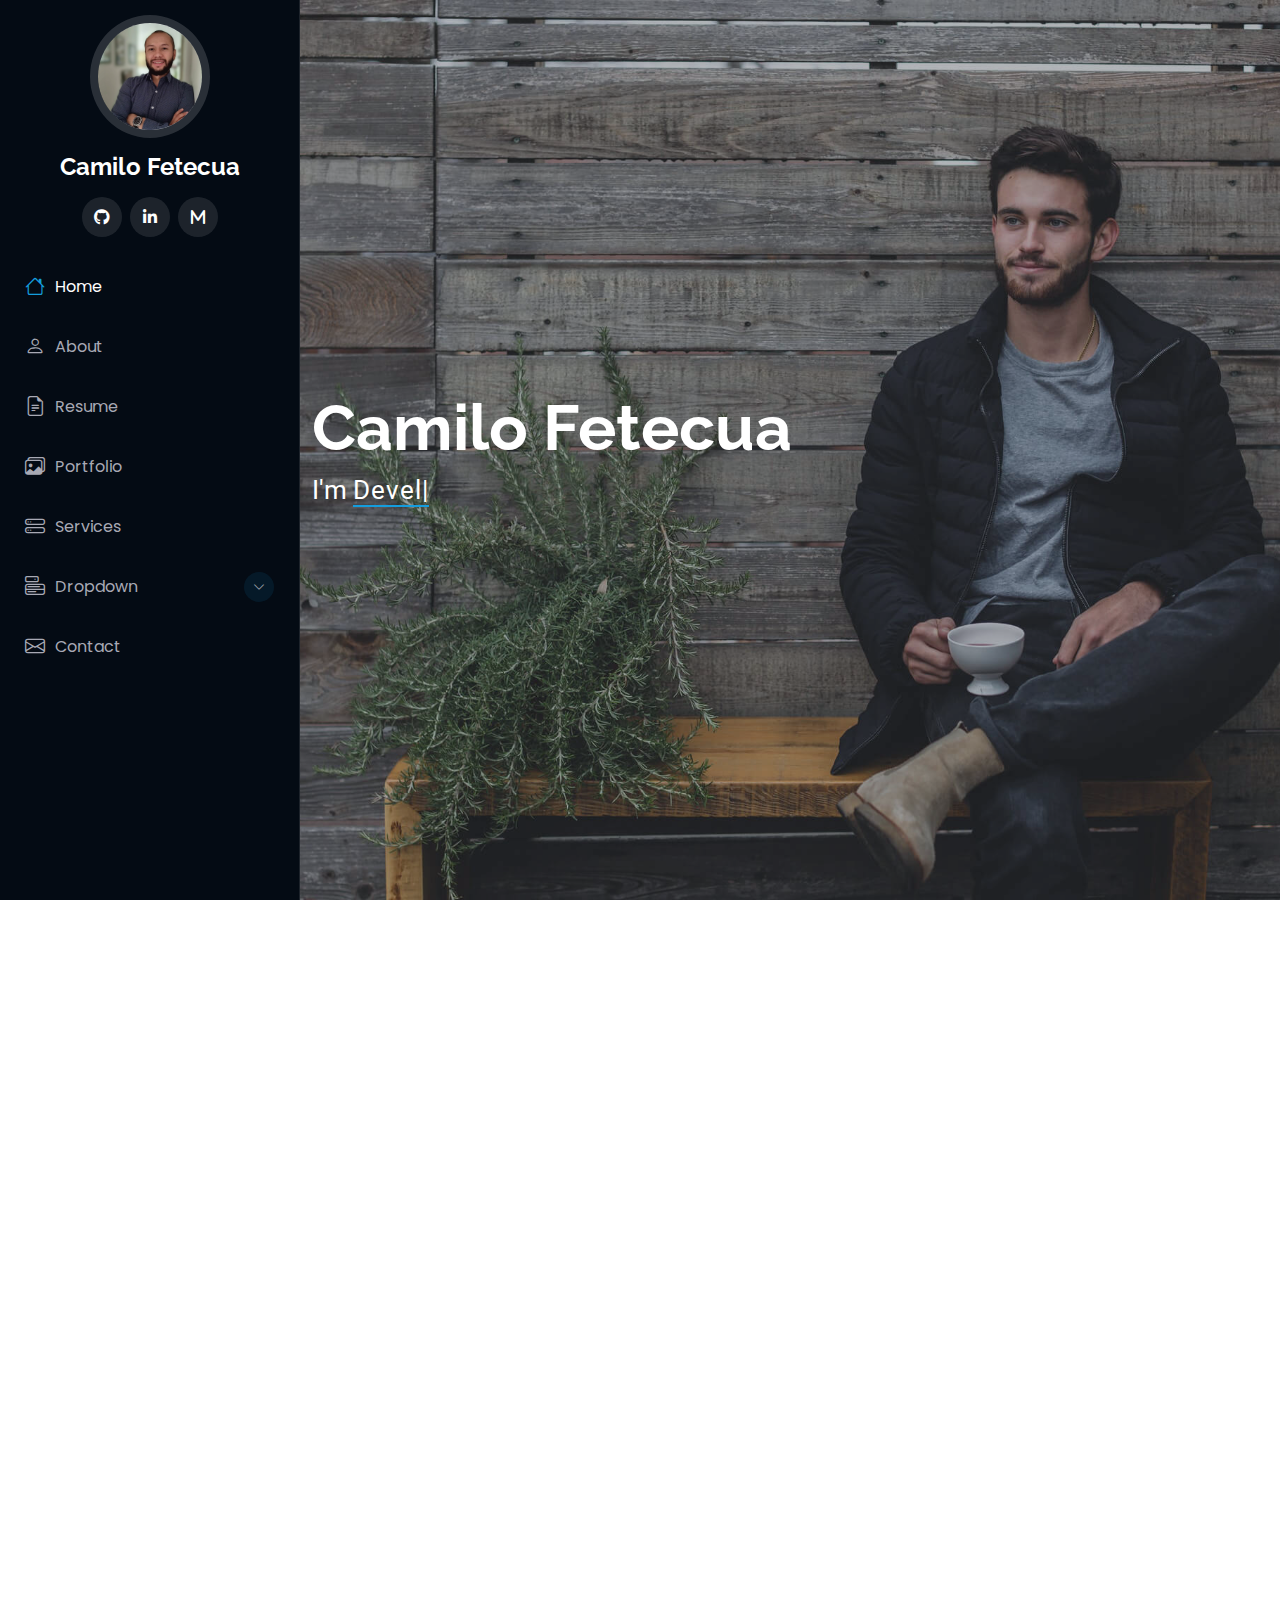
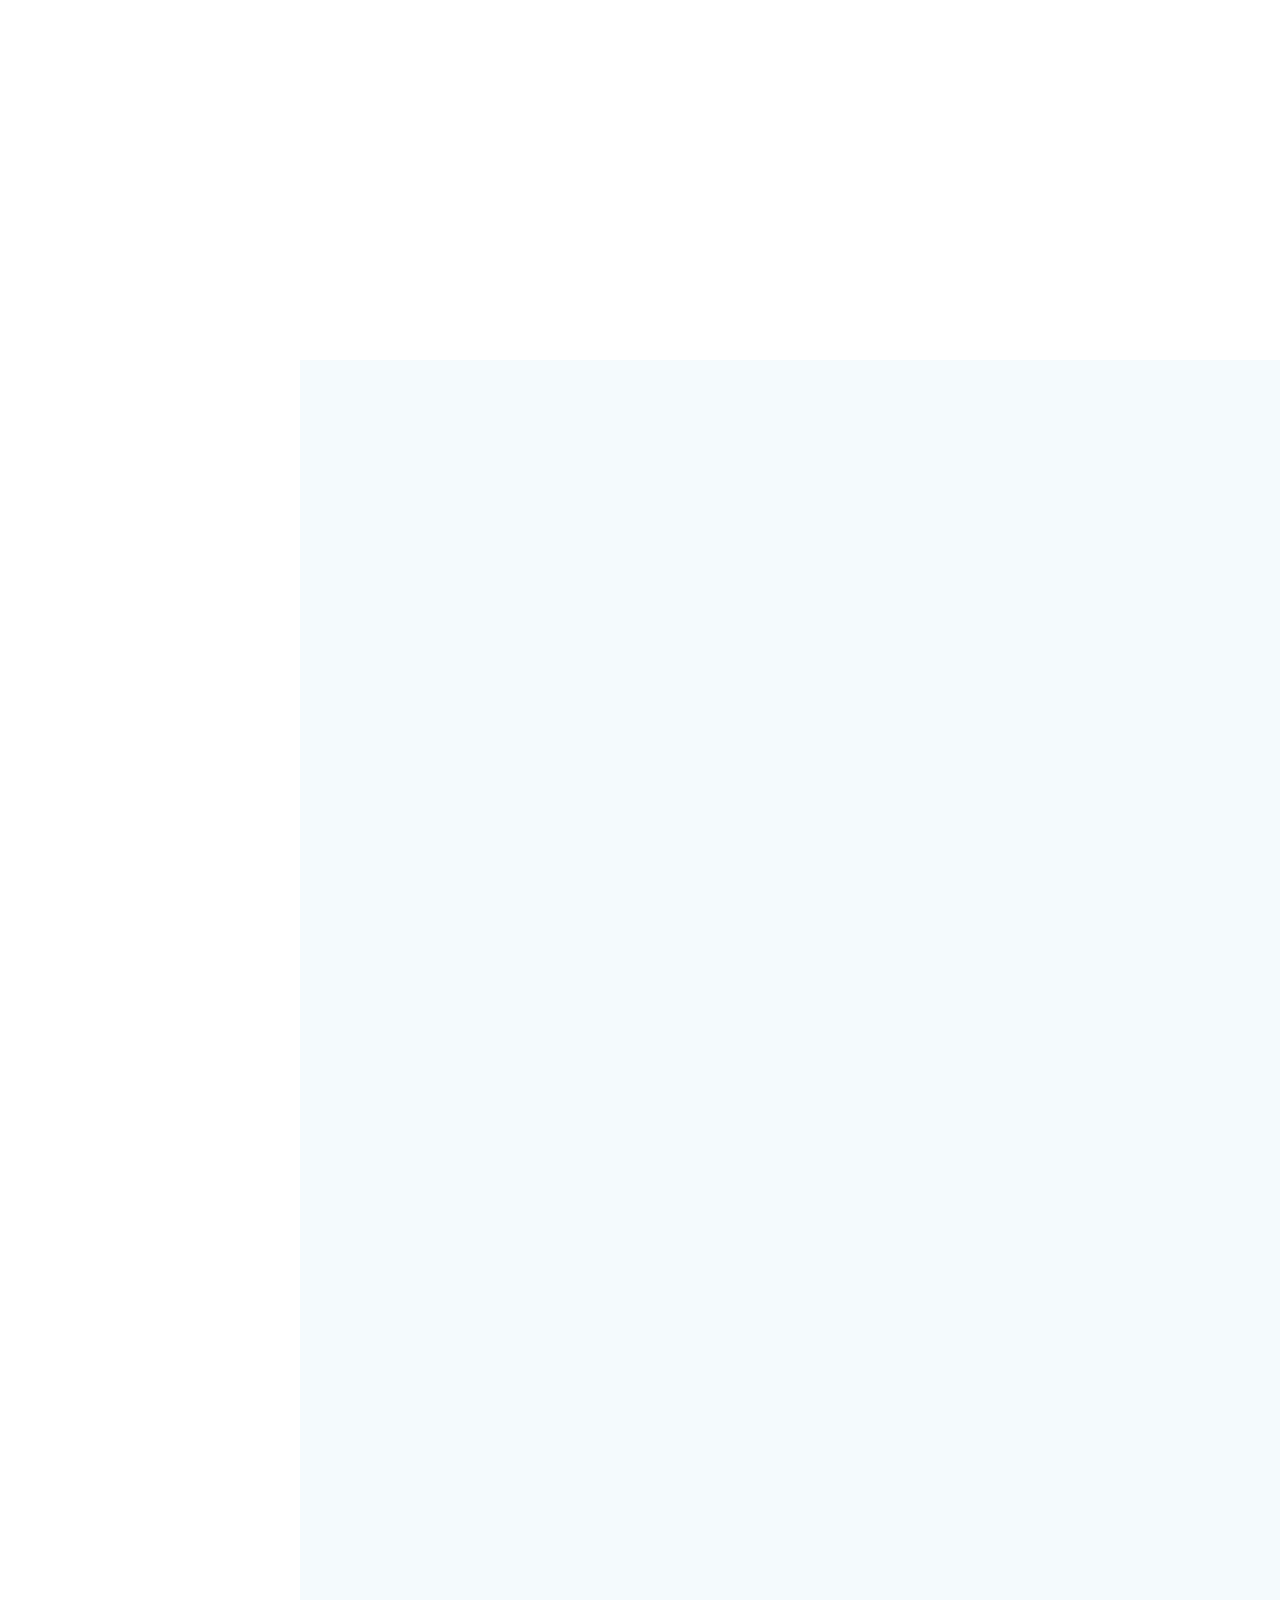
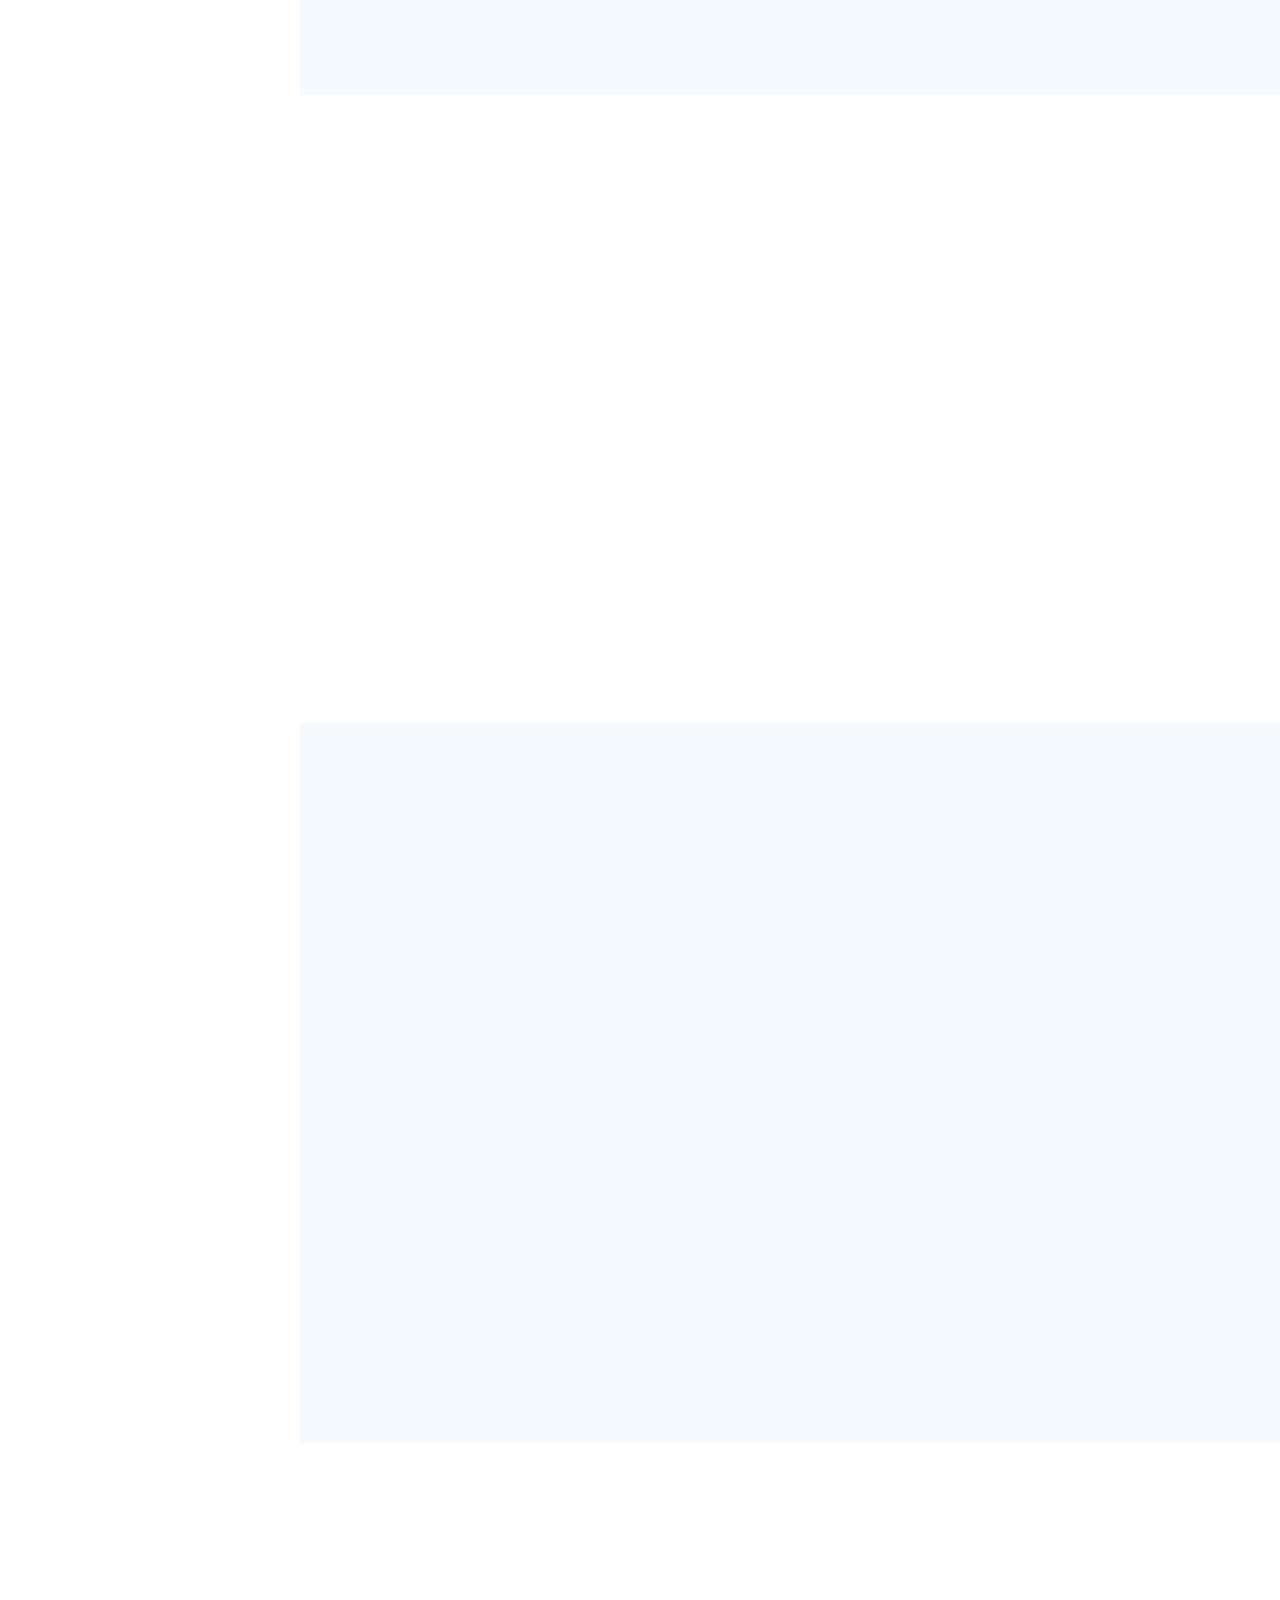
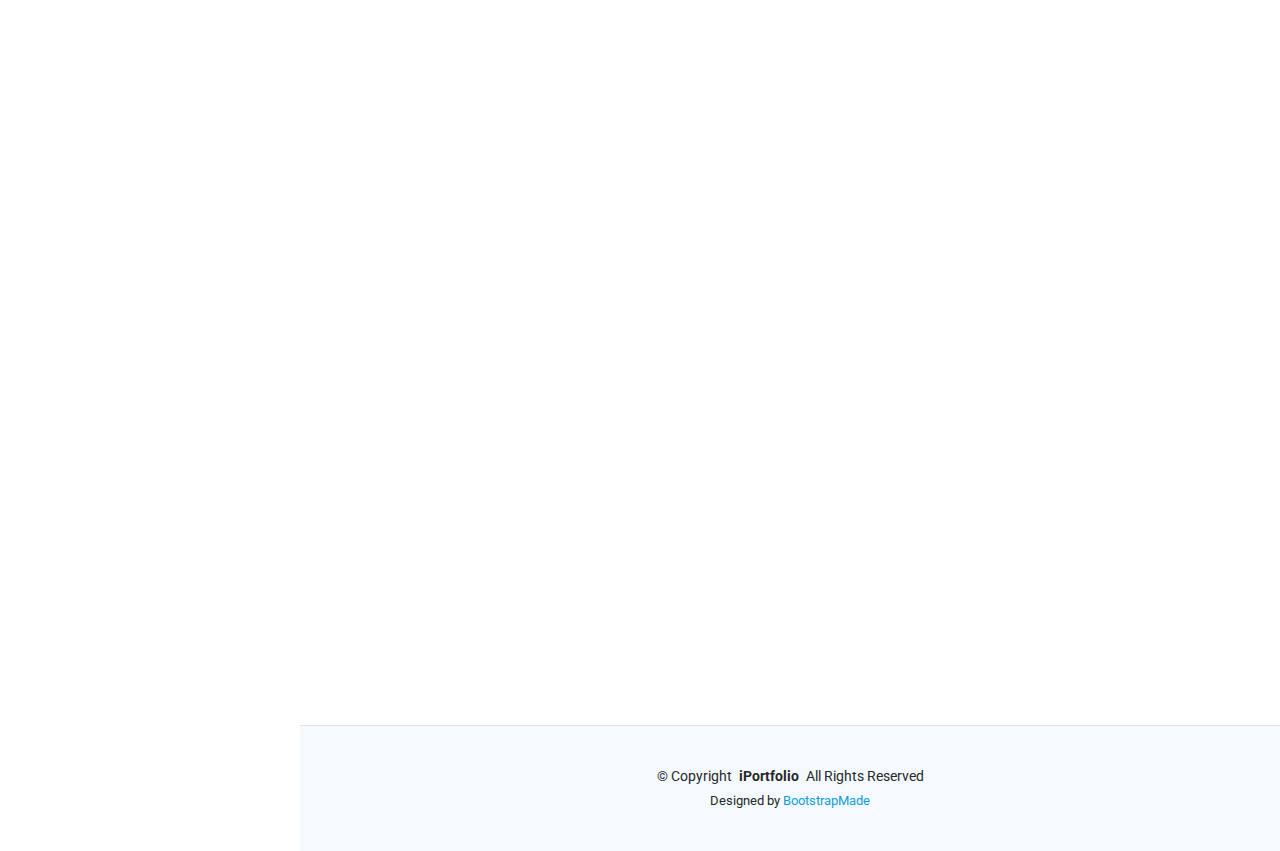
==== commit c9289408: "modify name" ====
--- a/index.html
+++ b/index.html
@@ -1,840 +1,1671 @@
-<!DOCTYPE html>
+<!doctype html>
 <html lang="en">
-
-<head>
-  <meta charset="utf-8">
-  <meta content="width=device-width, initial-scale=1.0" name="viewport">
-  <title>Camilo Fetecua</title>
-  <meta content="" name="description">
-  <meta content="" name="keywords">
-
-  <!-- Favicons -->
-  <link href="assets/img/favicon.png" rel="icon">
-  <link href="assets/img/apple-touch-icon.png" rel="apple-touch-icon">
-
-  <!-- Fonts -->
-  <link rel="stylesheet" href="https://cdnjs.cloudflare.com/ajax/libs/font-awesome/6.4.0/css/all.min.css">
-  <link href="https://fonts.googleapis.com" rel="preconnect">
-  <link href="https://fonts.gstatic.com" rel="preconnect" crossorigin>
-  <link href="https://fonts.googleapis.com/css2?family=Roboto:ital,wght@0,100;0,300;0,400;0,500;0,700;0,900;1,100;1,300;1,400;1,500;1,700;1,900&family=Poppins:ital,wght@0,100;0,200;0,300;0,400;0,500;0,600;0,700;0,800;0,900;1,100;1,200;1,300;1,400;1,500;1,600;1,700;1,800;1,900&family=Raleway:ital,wght@0,100;0,200;0,300;0,400;0,500;0,600;0,700;0,800;0,900;1,100;1,200;1,300;1,400;1,500;1,600;1,700;1,800;1,900&display=swap" rel="stylesheet">
-
-  <!-- Vendor CSS Files -->
-  <link href="assets/vendor/bootstrap/css/bootstrap.min.css" rel="stylesheet">
-  <link href="assets/vendor/bootstrap-icons/bootstrap-icons.css" rel="stylesheet">
-  <link href="assets/vendor/aos/aos.css" rel="stylesheet">
-  <link href="assets/vendor/glightbox/css/glightbox.min.css" rel="stylesheet">
-  <link href="assets/vendor/swiper/swiper-bundle.min.css" rel="stylesheet">
-
-  <!-- Main CSS File -->
-  <link href="assets/css/main.css" rel="stylesheet">
-
-  <!-- =======================================================
+    <head>
+        <meta charset="utf-8" />
+        <meta content="width=device-width, initial-scale=1.0" name="viewport" />
+        <title>Camilo Fetecua</title>
+        <meta content="" name="description" />
+        <meta content="" name="keywords" />
+
+        <!-- Favicons -->
+        <link href="assets/img/favicon.png" rel="icon" />
+        <link href="assets/img/apple-touch-icon.png" rel="apple-touch-icon" />
+
+        <!-- Fonts -->
+        <link
+            rel="stylesheet"
+            href="https://cdnjs.cloudflare.com/ajax/libs/font-awesome/6.4.0/css/all.min.css"
+        />
+        <link href="https://fonts.googleapis.com" rel="preconnect" />
+        <link href="https://fonts.gstatic.com" rel="preconnect" crossorigin />
+        <link
+            href="https://fonts.googleapis.com/css2?family=Roboto:ital,wght@0,100;0,300;0,400;0,500;0,700;0,900;1,100;1,300;1,400;1,500;1,700;1,900&family=Poppins:ital,wght@0,100;0,200;0,300;0,400;0,500;0,600;0,700;0,800;0,900;1,100;1,200;1,300;1,400;1,500;1,600;1,700;1,800;1,900&family=Raleway:ital,wght@0,100;0,200;0,300;0,400;0,500;0,600;0,700;0,800;0,900;1,100;1,200;1,300;1,400;1,500;1,600;1,700;1,800;1,900&display=swap"
+            rel="stylesheet"
+        />
+
+        <!-- Vendor CSS Files -->
+        <link
+            href="assets/vendor/bootstrap/css/bootstrap.min.css"
+            rel="stylesheet"
+        />
+        <link
+            href="assets/vendor/bootstrap-icons/bootstrap-icons.css"
+            rel="stylesheet"
+        />
+        <link href="assets/vendor/aos/aos.css" rel="stylesheet" />
+        <link
+            href="assets/vendor/glightbox/css/glightbox.min.css"
+            rel="stylesheet"
+        />
+        <link
+            href="assets/vendor/swiper/swiper-bundle.min.css"
+            rel="stylesheet"
+        />
+
+        <!-- Main CSS File -->
+        <link href="assets/css/main.css" rel="stylesheet" />
+
+        <!-- =======================================================
   * Template Name: iPortfolio
   * Template URL: https://bootstrapmade.com/iportfolio-bootstrap-portfolio-websites-template/
   * Updated: Jun 29 2024 with Bootstrap v5.3.3
   * Author: BootstrapMade.com
   * License: https://bootstrapmade.com/license/
   ======================================================== -->
-</head>
-
-<body class="index-page">
-
-  <header id="header" class="header dark-background d-flex flex-column">
-    <i class="header-toggle d-xl-none bi bi-list"></i>
-
-    <div class="profile-img">
-      <img src="assets/img/my-profile-img.jpg" alt="" class="img-fluid rounded-circle">
-    </div>
-
-    <a href="index.html" class="logo d-flex align-items-center justify-content-center">
-      <!-- Uncomment the line below if you also wish to use an image logo -->
-      <!-- <img src="assets/img/logo.png" alt=""> -->
-      <h1 class="sitename">Alex Smith</h1>
-    </a>
-    
-    <div class="social-links text-center">
-      <!-- Enlace a GitHub -->
-      <a href="https://github.com/camilof91" target="_blank" rel="noopener noreferrer">
-        <i class="fa-brands fa-github"></i>
-      </a>
-      
-      <!-- Enlace a LinkedIn -->
-      <a href="https://www.linkedin.com/in/camilo-fetecua" target="_blank" rel="noopener noreferrer">
-          <i class="fa-brands fa-linkedin-in"></i>
-      </a>
-      
-      <!-- Enlace a Medium -->
-      <a href="https://medium.com/@camilofetecua2011" target="_blank" rel="noopener noreferrer">
-          <i class="fa-solid fa-m"></i>
-      </a>
-    </div>
-
-    <nav id="navmenu" class="navmenu">
-      <ul>
-        <li><a href="#hero" class="active"><i class="bi bi-house navicon"></i>Home</a></li>
-        <li><a href="#about"><i class="bi bi-person navicon"></i> About</a></li>
-        <li><a href="#resume"><i class="bi bi-file-earmark-text navicon"></i> Resume</a></li>
-        <li><a href="#portfolio"><i class="bi bi-images navicon"></i> Portfolio</a></li>
-        <li><a href="#services"><i class="bi bi-hdd-stack navicon"></i> Services</a></li>
-        <li class="dropdown"><a href="#"><i class="bi bi-menu-button navicon"></i> <span>Dropdown</span> <i class="bi bi-chevron-down toggle-dropdown"></i></a>
-          <ul>
-            <li><a href="#">Dropdown 1</a></li>
-            <li class="dropdown"><a href="#"><span>Deep Dropdown</span> <i class="bi bi-chevron-down toggle-dropdown"></i></a>
-              <ul>
-                <li><a href="#">Deep Dropdown 1</a></li>
-                <li><a href="#">Deep Dropdown 2</a></li>
-                <li><a href="#">Deep Dropdown 3</a></li>
-                <li><a href="#">Deep Dropdown 4</a></li>
-                <li><a href="#">Deep Dropdown 5</a></li>
-              </ul>
-            </li>
-            <li><a href="#">Dropdown 2</a></li>
-            <li><a href="#">Dropdown 3</a></li>
-            <li><a href="#">Dropdown 4</a></li>
-          </ul>
-        </li>
-        <li><a href="#contact"><i class="bi bi-envelope navicon"></i> Contact</a></li>
-      </ul>
-    </nav>
-
-  </header>
-
-  <main class="main">
-
-    <!-- Hero Section -->
-    <section id="hero" class="hero section dark-background">
-
-      <img src="assets/img/hero-bg.jpg" alt="" data-aos="fade-in" class="">
-
-      <div class="container" data-aos="fade-up" data-aos-delay="100">
-        <h2>Camilo Fetecua</h2>
-        <p>I'm <span class="typed" data-typed-items="Developer, Freelancer, QA Analist">Designer</span><span class="typed-cursor typed-cursor--blink" aria-hidden="true"></span><span class="typed-cursor typed-cursor--blink" aria-hidden="true"></span></p>
-      </div>
-
-    </section><!-- /Hero Section -->
-
-    <!-- About Section -->
-    <section id="about" class="about section">
-
-      <!-- Section Title -->
-      <div class="container section-title" data-aos="fade-up">
-        <h2>About</h2>
-        <p>Magnam dolores commodi suscipit. Necessitatibus eius consequatur ex aliquid fuga eum quidem. Sit sint consectetur velit. Quisquam quos quisquam cupiditate. Et nemo qui impedit suscipit alias ea. Quia fugiat sit in iste officiis commodi quidem hic quas.</p>
-      </div><!-- End Section Title -->
-
-      <div class="container" data-aos="fade-up" data-aos-delay="100">
-
-        <div class="row gy-4 justify-content-center">
-          <div class="col-lg-4">
-            <img src="assets/img/my-profile-img.jpg" class="img-fluid" alt="">
-          </div>
-          <div class="col-lg-8 content">
-            <h2>UI/UX Designer &amp; Web Developer.</h2>
-            <p class="fst-italic py-3">
-              Lorem ipsum dolor sit amet, consectetur adipiscing elit, sed do eiusmod tempor incididunt ut labore et dolore
-              magna aliqua.
-            </p>
-            <div class="row">
-              <div class="col-lg-6">
+    </head>
+
+    <body class="index-page">
+        <header id="header" class="header dark-background d-flex flex-column">
+            <i class="header-toggle d-xl-none bi bi-list"></i>
+
+            <div class="profile-img">
+                <img
+                    src="assets/img/my-profile-img.jpg"
+                    alt=""
+                    class="img-fluid rounded-circle"
+                />
+            </div>
+
+            <a
+                href="index.html"
+                class="logo d-flex align-items-center justify-content-center"
+            >
+                <!-- Uncomment the line below if you also wish to use an image logo -->
+                <!-- <img src="assets/img/logo.png" alt=""> -->
+                <h1 class="sitename">Camilo Fetecua</h1>
+            </a>
+
+            <div class="social-links text-center">
+                <!-- Enlace a GitHub -->
+                <a
+                    href="https://github.com/CFetecua"
+                    target="_blank"
+                    rel="noopener noreferrer"
+                >
+                    <i class="fa-brands fa-github"></i>
+                </a>
+
+                <!-- Enlace a LinkedIn -->
+                <a
+                    href="https://www.linkedin.com/in/camilo-fetecua"
+                    target="_blank"
+                    rel="noopener noreferrer"
+                >
+                    <i class="fa-brands fa-linkedin-in"></i>
+                </a>
+
+                <!-- Enlace a Medium -->
+                <a
+                    href="https://medium.com/@camilofetecua2011"
+                    target="_blank"
+                    rel="noopener noreferrer"
+                >
+                    <i class="fa-solid fa-m"></i>
+                </a>
+            </div>
+
+            <nav id="navmenu" class="navmenu">
                 <ul>
-                  <li><i class="bi bi-chevron-right"></i> <strong>Birthday:</strong> <span>1 May 1995</span></li>
-                  <li><i class="bi bi-chevron-right"></i> <strong>Website:</strong> <span>www.example.com</span></li>
-                  <li><i class="bi bi-chevron-right"></i> <strong>Phone:</strong> <span>+123 456 7890</span></li>
-                  <li><i class="bi bi-chevron-right"></i> <strong>City:</strong> <span>New York, USA</span></li>
+                    <li>
+                        <a href="#hero" class="active"
+                            ><i class="bi bi-house navicon"></i>Home</a
+                        >
+                    </li>
+                    <li>
+                        <a href="#about"
+                            ><i class="bi bi-person navicon"></i> About</a
+                        >
+                    </li>
+                    <li>
+                        <a href="#resume"
+                            ><i class="bi bi-file-earmark-text navicon"></i>
+                            Resume</a
+                        >
+                    </li>
+                    <li>
+                        <a href="#portfolio"
+                            ><i class="bi bi-images navicon"></i> Portfolio</a
+                        >
+                    </li>
+                    <li>
+                        <a href="#services"
+                            ><i class="bi bi-hdd-stack navicon"></i> Services</a
+                        >
+                    </li>
+                    <li class="dropdown">
+                        <a href="#"
+                            ><i class="bi bi-menu-button navicon"></i>
+                            <span>Dropdown</span>
+                            <i class="bi bi-chevron-down toggle-dropdown"></i
+                        ></a>
+                        <ul>
+                            <li><a href="#">Dropdown 1</a></li>
+                            <li class="dropdown">
+                                <a href="#"
+                                    ><span>Deep Dropdown</span>
+                                    <i
+                                        class="bi bi-chevron-down toggle-dropdown"
+                                    ></i
+                                ></a>
+                                <ul>
+                                    <li><a href="#">Deep Dropdown 1</a></li>
+                                    <li><a href="#">Deep Dropdown 2</a></li>
+                                    <li><a href="#">Deep Dropdown 3</a></li>
+                                    <li><a href="#">Deep Dropdown 4</a></li>
+                                    <li><a href="#">Deep Dropdown 5</a></li>
+                                </ul>
+                            </li>
+                            <li><a href="#">Dropdown 2</a></li>
+                            <li><a href="#">Dropdown 3</a></li>
+                            <li><a href="#">Dropdown 4</a></li>
+                        </ul>
+                    </li>
+                    <li>
+                        <a href="#contact"
+                            ><i class="bi bi-envelope navicon"></i> Contact</a
+                        >
+                    </li>
                 </ul>
-              </div>
-              <div class="col-lg-6">
-                <ul>
-                  <li><i class="bi bi-chevron-right"></i> <strong>Age:</strong> <span>30</span></li>
-                  <li><i class="bi bi-chevron-right"></i> <strong>Degree:</strong> <span>Master</span></li>
-                  <li><i class="bi bi-chevron-right"></i> <strong>Email:</strong> <span>email@example.com</span></li>
-                  <li><i class="bi bi-chevron-right"></i> <strong>Freelance:</strong> <span>Available</span></li>
-                </ul>
-              </div>
+            </nav>
+        </header>
+
+        <main class="main">
+            <!-- Hero Section -->
+            <section id="hero" class="hero section dark-background">
+                <img
+                    src="assets/img/hero-bg.jpg"
+                    alt=""
+                    data-aos="fade-in"
+                    class=""
+                />
+
+                <div class="container" data-aos="fade-up" data-aos-delay="100">
+                    <h2>Camilo Fetecua</h2>
+                    <p>
+                        I'm
+                        <span
+                            class="typed"
+                            data-typed-items="Developer, Freelancer, QA Analist"
+                            >Designer</span
+                        ><span
+                            class="typed-cursor typed-cursor--blink"
+                            aria-hidden="true"
+                        ></span
+                        ><span
+                            class="typed-cursor typed-cursor--blink"
+                            aria-hidden="true"
+                        ></span>
+                    </p>
+                </div>
+            </section>
+            <!-- /Hero Section -->
+
+            <!-- About Section -->
+            <section id="about" class="about section">
+                <!-- Section Title -->
+                <div class="container section-title" data-aos="fade-up">
+                    <h2>About</h2>
+                    <p>
+                        Magnam dolores commodi suscipit. Necessitatibus eius
+                        consequatur ex aliquid fuga eum quidem. Sit sint
+                        consectetur velit. Quisquam quos quisquam cupiditate. Et
+                        nemo qui impedit suscipit alias ea. Quia fugiat sit in
+                        iste officiis commodi quidem hic quas.
+                    </p>
+                </div>
+                <!-- End Section Title -->
+
+                <div class="container" data-aos="fade-up" data-aos-delay="100">
+                    <div class="row gy-4 justify-content-center">
+                        <div class="col-lg-4">
+                            <img
+                                src="assets/img/my-profile-img.jpg"
+                                class="img-fluid"
+                                alt=""
+                            />
+                        </div>
+                        <div class="col-lg-8 content">
+                            <h2>UI/UX Designer &amp; Web Developer.</h2>
+                            <p class="fst-italic py-3">
+                                Lorem ipsum dolor sit amet, consectetur
+                                adipiscing elit, sed do eiusmod tempor
+                                incididunt ut labore et dolore magna aliqua.
+                            </p>
+                            <div class="row">
+                                <div class="col-lg-6">
+                                    <ul>
+                                        <li>
+                                            <i class="bi bi-chevron-right"></i>
+                                            <strong>Birthday:</strong>
+                                            <span>1 May 1995</span>
+                                        </li>
+                                        <li>
+                                            <i class="bi bi-chevron-right"></i>
+                                            <strong>Website:</strong>
+                                            <span>www.example.com</span>
+                                        </li>
+                                        <li>
+                                            <i class="bi bi-chevron-right"></i>
+                                            <strong>Phone:</strong>
+                                            <span>+123 456 7890</span>
+                                        </li>
+                                        <li>
+                                            <i class="bi bi-chevron-right"></i>
+                                            <strong>City:</strong>
+                                            <span>New York, USA</span>
+                                        </li>
+                                    </ul>
+                                </div>
+                                <div class="col-lg-6">
+                                    <ul>
+                                        <li>
+                                            <i class="bi bi-chevron-right"></i>
+                                            <strong>Age:</strong>
+                                            <span>30</span>
+                                        </li>
+                                        <li>
+                                            <i class="bi bi-chevron-right"></i>
+                                            <strong>Degree:</strong>
+                                            <span>Master</span>
+                                        </li>
+                                        <li>
+                                            <i class="bi bi-chevron-right"></i>
+                                            <strong>Email:</strong>
+                                            <span>email@example.com</span>
+                                        </li>
+                                        <li>
+                                            <i class="bi bi-chevron-right"></i>
+                                            <strong>Freelance:</strong>
+                                            <span>Available</span>
+                                        </li>
+                                    </ul>
+                                </div>
+                            </div>
+                            <p class="py-3">
+                                Officiis eligendi itaque labore et dolorum
+                                mollitia officiis optio vero. Quisquam sunt
+                                adipisci omnis et ut. Nulla accusantium dolor
+                                incidunt officia tempore. Et eius omnis.
+                                Cupiditate ut dicta maxime officiis quidem quia.
+                                Sed et consectetur qui quia repellendus itaque
+                                neque.
+                            </p>
+                        </div>
+                    </div>
+                </div>
+            </section>
+            <!-- /About Section -->
+
+            <!-- Stats Section -->
+            <section id="stats" class="stats section">
+                <div class="container" data-aos="fade-up" data-aos-delay="100">
+                    <div class="row gy-4">
+                        <div class="col-lg-3 col-md-6">
+                            <div class="stats-item">
+                                <i class="bi bi-emoji-smile"></i>
+                                <span
+                                    data-purecounter-start="0"
+                                    data-purecounter-end="232"
+                                    data-purecounter-duration="1"
+                                    class="purecounter"
+                                ></span>
+                                <p>
+                                    <strong>Happy Clients</strong>
+                                    <span>consequuntur quae</span>
+                                </p>
+                            </div>
+                        </div>
+                        <!-- End Stats Item -->
+
+                        <div class="col-lg-3 col-md-6">
+                            <div class="stats-item">
+                                <i class="bi bi-journal-richtext"></i>
+                                <span
+                                    data-purecounter-start="0"
+                                    data-purecounter-end="521"
+                                    data-purecounter-duration="1"
+                                    class="purecounter"
+                                ></span>
+                                <p>
+                                    <strong>Projects</strong>
+                                    <span>adipisci atque cum quia aut</span>
+                                </p>
+                            </div>
+                        </div>
+                        <!-- End Stats Item -->
+
+                        <div class="col-lg-3 col-md-6">
+                            <div class="stats-item">
+                                <i class="bi bi-headset"></i>
+                                <span
+                                    data-purecounter-start="0"
+                                    data-purecounter-end="1453"
+                                    data-purecounter-duration="1"
+                                    class="purecounter"
+                                ></span>
+                                <p>
+                                    <strong>Hours Of Support</strong>
+                                    <span>aut commodi quaerat</span>
+                                </p>
+                            </div>
+                        </div>
+                        <!-- End Stats Item -->
+
+                        <div class="col-lg-3 col-md-6">
+                            <div class="stats-item">
+                                <i class="bi bi-people"></i>
+                                <span
+                                    data-purecounter-start="0"
+                                    data-purecounter-end="32"
+                                    data-purecounter-duration="1"
+                                    class="purecounter"
+                                ></span>
+                                <p>
+                                    <strong>Hard Workers</strong>
+                                    <span>rerum asperiores dolor</span>
+                                </p>
+                            </div>
+                        </div>
+                        <!-- End Stats Item -->
+                    </div>
+                </div>
+            </section>
+            <!-- /Stats Section -->
+
+            <!-- Skills Section -->
+            <section id="skills" class="skills section light-background">
+                <!-- Section Title -->
+                <div class="container section-title" data-aos="fade-up">
+                    <h2>Skills</h2>
+                    <p>
+                        Necessitatibus eius consequatur ex aliquid fuga eum
+                        quidem sint consectetur velit
+                    </p>
+                </div>
+                <!-- End Section Title -->
+
+                <div class="container" data-aos="fade-up" data-aos-delay="100">
+                    <div class="row skills-content skills-animation">
+                        <div class="col-lg-6">
+                            <div class="progress">
+                                <span class="skill"
+                                    ><span>HTML</span>
+                                    <i class="val">100%</i></span
+                                >
+                                <div class="progress-bar-wrap">
+                                    <div
+                                        class="progress-bar"
+                                        role="progressbar"
+                                        aria-valuenow="100"
+                                        aria-valuemin="0"
+                                        aria-valuemax="100"
+                                    ></div>
+                                </div>
+                            </div>
+                            <!-- End Skills Item -->
+
+                            <div class="progress">
+                                <span class="skill"
+                                    ><span>CSS</span>
+                                    <i class="val">90%</i></span
+                                >
+                                <div class="progress-bar-wrap">
+                                    <div
+                                        class="progress-bar"
+                                        role="progressbar"
+                                        aria-valuenow="90"
+                                        aria-valuemin="0"
+                                        aria-valuemax="100"
+                                    ></div>
+                                </div>
+                            </div>
+                            <!-- End Skills Item -->
+
+                            <div class="progress">
+                                <span class="skill"
+                                    ><span>JavaScript</span>
+                                    <i class="val">75%</i></span
+                                >
+                                <div class="progress-bar-wrap">
+                                    <div
+                                        class="progress-bar"
+                                        role="progressbar"
+                                        aria-valuenow="75"
+                                        aria-valuemin="0"
+                                        aria-valuemax="100"
+                                    ></div>
+                                </div>
+                            </div>
+                            <!-- End Skills Item -->
+                        </div>
+
+                        <div class="col-lg-6">
+                            <div class="progress">
+                                <span class="skill"
+                                    ><span>PHP</span>
+                                    <i class="val">80%</i></span
+                                >
+                                <div class="progress-bar-wrap">
+                                    <div
+                                        class="progress-bar"
+                                        role="progressbar"
+                                        aria-valuenow="80"
+                                        aria-valuemin="0"
+                                        aria-valuemax="100"
+                                    ></div>
+                                </div>
+                            </div>
+                            <!-- End Skills Item -->
+
+                            <div class="progress">
+                                <span class="skill"
+                                    ><span>WordPress/CMS</span>
+                                    <i class="val">90%</i></span
+                                >
+                                <div class="progress-bar-wrap">
+                                    <div
+                                        class="progress-bar"
+                                        role="progressbar"
+                                        aria-valuenow="90"
+                                        aria-valuemin="0"
+                                        aria-valuemax="100"
+                                    ></div>
+                                </div>
+                            </div>
+                            <!-- End Skills Item -->
+
+                            <div class="progress">
+                                <span class="skill"
+                                    ><span>Photoshop</span>
+                                    <i class="val">55%</i></span
+                                >
+                                <div class="progress-bar-wrap">
+                                    <div
+                                        class="progress-bar"
+                                        role="progressbar"
+                                        aria-valuenow="55"
+                                        aria-valuemin="0"
+                                        aria-valuemax="100"
+                                    ></div>
+                                </div>
+                            </div>
+                            <!-- End Skills Item -->
+                        </div>
+                    </div>
+                </div>
+            </section>
+            <!-- /Skills Section -->
+
+            <!-- Resume Section -->
+            <section id="resume" class="resume section">
+                <!-- Section Title -->
+                <div class="container section-title" data-aos="fade-up">
+                    <h2>Resume</h2>
+                    <p>
+                        Magnam dolores commodi suscipit. Necessitatibus eius
+                        consequatur ex aliquid fuga eum quidem. Sit sint
+                        consectetur velit. Quisquam quos quisquam cupiditate. Et
+                        nemo qui impedit suscipit alias ea. Quia fugiat sit in
+                        iste officiis commodi quidem hic quas.
+                    </p>
+                </div>
+                <!-- End Section Title -->
+
+                <div class="container">
+                    <div class="row">
+                        <div
+                            class="col-lg-6"
+                            data-aos="fade-up"
+                            data-aos-delay="100"
+                        >
+                            <h3 class="resume-title">Sumary</h3>
+
+                            <div class="resume-item pb-0">
+                                <h4>Brandon Johnson</h4>
+                                <p>
+                                    <em
+                                        >Innovative and deadline-driven Graphic
+                                        Designer with 3+ years of experience
+                                        designing and developing user-centered
+                                        digital/print marketing material from
+                                        initial concept to final, polished
+                                        deliverable.</em
+                                    >
+                                </p>
+                                <ul>
+                                    <li>Portland par 127,Orlando, FL</li>
+                                    <li>(123) 456-7891</li>
+                                    <li>alice.barkley@example.com</li>
+                                </ul>
+                            </div>
+                            <!-- Edn Resume Item -->
+
+                            <h3 class="resume-title">Education</h3>
+                            <div class="resume-item">
+                                <h4>
+                                    Master of Fine Arts &amp; Graphic Design
+                                </h4>
+                                <h5>2015 - 2016</h5>
+                                <p>
+                                    <em
+                                        >Rochester Institute of Technology,
+                                        Rochester, NY</em
+                                    >
+                                </p>
+                                <p>
+                                    Qui deserunt veniam. Et sed aliquam labore
+                                    tempore sed quisquam iusto autem sit. Ea
+                                    vero voluptatum qui ut dignissimos deleniti
+                                    nerada porti sand markend
+                                </p>
+                            </div>
+                            <!-- Edn Resume Item -->
+
+                            <div class="resume-item">
+                                <h4>
+                                    Bachelor of Fine Arts &amp; Graphic Design
+                                </h4>
+                                <h5>2010 - 2014</h5>
+                                <p>
+                                    <em
+                                        >Rochester Institute of Technology,
+                                        Rochester, NY</em
+                                    >
+                                </p>
+                                <p>
+                                    Quia nobis sequi est occaecati aut.
+                                    Repudiandae et iusto quae reiciendis et quis
+                                    Eius vel ratione eius unde vitae rerum
+                                    voluptates asperiores voluptatem Earum
+                                    molestiae consequatur neque etlon sader mart
+                                    dila
+                                </p>
+                            </div>
+                            <!-- Edn Resume Item -->
+                        </div>
+
+                        <div
+                            class="col-lg-6"
+                            data-aos="fade-up"
+                            data-aos-delay="200"
+                        >
+                            <h3 class="resume-title">
+                                Professional Experience
+                            </h3>
+                            <div class="resume-item">
+                                <h4>Senior graphic design specialist</h4>
+                                <h5>2019 - Present</h5>
+                                <p><em>Experion, New York, NY </em></p>
+                                <ul>
+                                    <li>
+                                        Lead in the design, development, and
+                                        implementation of the graphic, layout,
+                                        and production communication materials
+                                    </li>
+                                    <li>
+                                        Delegate tasks to the 7 members of the
+                                        design team and provide counsel on all
+                                        aspects of the project.
+                                    </li>
+                                    <li>
+                                        Supervise the assessment of all graphic
+                                        materials in order to ensure quality and
+                                        accuracy of the design
+                                    </li>
+                                    <li>
+                                        Oversee the efficient use of production
+                                        project budgets ranging from $2,000 -
+                                        $25,000
+                                    </li>
+                                </ul>
+                            </div>
+                            <!-- Edn Resume Item -->
+
+                            <div class="resume-item">
+                                <h4>Graphic design specialist</h4>
+                                <h5>2017 - 2018</h5>
+                                <p>
+                                    <em
+                                        >Stepping Stone Advertising, New York,
+                                        NY</em
+                                    >
+                                </p>
+                                <ul>
+                                    <li>
+                                        Developed numerous marketing programs
+                                        (logos, brochures,infographics,
+                                        presentations, and advertisements).
+                                    </li>
+                                    <li>
+                                        Managed up to 5 projects or tasks at a
+                                        given time while under pressure
+                                    </li>
+                                    <li>
+                                        Recommended and consulted with clients
+                                        on the most appropriate graphic design
+                                    </li>
+                                    <li>
+                                        Created 4+ design presentations and
+                                        proposals a month for clients and
+                                        account managers
+                                    </li>
+                                </ul>
+                            </div>
+                            <!-- Edn Resume Item -->
+                        </div>
+                    </div>
+                </div>
+            </section>
+            <!-- /Resume Section -->
+
+            <!-- Portfolio Section -->
+            <section id="portfolio" class="portfolio section light-background">
+                <!-- Section Title -->
+                <div class="container section-title" data-aos="fade-up">
+                    <h2>Portfolio</h2>
+                    <p>
+                        Magnam dolores commodi suscipit. Necessitatibus eius
+                        consequatur ex aliquid fuga eum quidem. Sit sint
+                        consectetur velit. Quisquam quos quisquam cupiditate. Et
+                        nemo qui impedit suscipit alias ea. Quia fugiat sit in
+                        iste officiis commodi quidem hic quas.
+                    </p>
+                </div>
+                <!-- End Section Title -->
+
+                <div class="container">
+                    <div
+                        class="isotope-layout"
+                        data-default-filter="*"
+                        data-layout="masonry"
+                        data-sort="original-order"
+                    >
+                        <ul
+                            class="portfolio-filters isotope-filters"
+                            data-aos="fade-up"
+                            data-aos-delay="100"
+                        >
+                            <li data-filter="*" class="filter-active">All</li>
+                            <li data-filter=".filter-app">App</li>
+                            <li data-filter=".filter-product">Product</li>
+                            <li data-filter=".filter-branding">Branding</li>
+                            <li data-filter=".filter-books">Books</li>
+                        </ul>
+                        <!-- End Portfolio Filters -->
+
+                        <div
+                            class="row gy-4 isotope-container"
+                            data-aos="fade-up"
+                            data-aos-delay="200"
+                        >
+                            <div
+                                class="col-lg-4 col-md-6 portfolio-item isotope-item filter-app"
+                            >
+                                <div class="portfolio-content h-100">
+                                    <img
+                                        src="assets/img/portfolio/app-1.jpg"
+                                        class="img-fluid"
+                                        alt=""
+                                    />
+                                    <div class="portfolio-info">
+                                        <h4>App 1</h4>
+                                        <p>
+                                            Lorem ipsum, dolor sit amet
+                                            consectetur
+                                        </p>
+                                        <a
+                                            href="assets/img/portfolio/app-1.jpg"
+                                            title="App 1"
+                                            data-gallery="portfolio-gallery-app"
+                                            class="glightbox preview-link"
+                                            ><i class="bi bi-zoom-in"></i
+                                        ></a>
+                                        <a
+                                            href="portfolio-details.html"
+                                            title="More Details"
+                                            class="details-link"
+                                            ><i class="bi bi-link-45deg"></i
+                                        ></a>
+                                    </div>
+                                </div>
+                            </div>
+                            <!-- End Portfolio Item -->
+
+                            <div
+                                class="col-lg-4 col-md-6 portfolio-item isotope-item filter-product"
+                            >
+                                <div class="portfolio-content h-100">
+                                    <img
+                                        src="assets/img/portfolio/product-1.jpg"
+                                        class="img-fluid"
+                                        alt=""
+                                    />
+                                    <div class="portfolio-info">
+                                        <h4>Product 1</h4>
+                                        <p>
+                                            Lorem ipsum, dolor sit amet
+                                            consectetur
+                                        </p>
+                                        <a
+                                            href="assets/img/portfolio/product-1.jpg"
+                                            title="Product 1"
+                                            data-gallery="portfolio-gallery-product"
+                                            class="glightbox preview-link"
+                                            ><i class="bi bi-zoom-in"></i
+                                        ></a>
+                                        <a
+                                            href="portfolio-details.html"
+                                            title="More Details"
+                                            class="details-link"
+                                            ><i class="bi bi-link-45deg"></i
+                                        ></a>
+                                    </div>
+                                </div>
+                            </div>
+                            <!-- End Portfolio Item -->
+
+                            <div
+                                class="col-lg-4 col-md-6 portfolio-item isotope-item filter-branding"
+                            >
+                                <div class="portfolio-content h-100">
+                                    <img
+                                        src="assets/img/portfolio/branding-1.jpg"
+                                        class="img-fluid"
+                                        alt=""
+                                    />
+                                    <div class="portfolio-info">
+                                        <h4>Branding 1</h4>
+                                        <p>
+                                            Lorem ipsum, dolor sit amet
+                                            consectetur
+                                        </p>
+                                        <a
+                                            href="assets/img/portfolio/branding-1.jpg"
+                                            title="Branding 1"
+                                            data-gallery="portfolio-gallery-branding"
+                                            class="glightbox preview-link"
+                                            ><i class="bi bi-zoom-in"></i
+                                        ></a>
+                                        <a
+                                            href="portfolio-details.html"
+                                            title="More Details"
+                                            class="details-link"
+                                            ><i class="bi bi-link-45deg"></i
+                                        ></a>
+                                    </div>
+                                </div>
+                            </div>
+                            <!-- End Portfolio Item -->
+
+                            <div
+                                class="col-lg-4 col-md-6 portfolio-item isotope-item filter-books"
+                            >
+                                <div class="portfolio-content h-100">
+                                    <img
+                                        src="assets/img/portfolio/books-1.jpg"
+                                        class="img-fluid"
+                                        alt=""
+                                    />
+                                    <div class="portfolio-info">
+                                        <h4>Books 1</h4>
+                                        <p>
+                                            Lorem ipsum, dolor sit amet
+                                            consectetur
+                                        </p>
+                                        <a
+                                            href="assets/img/portfolio/books-1.jpg"
+                                            title="Branding 1"
+                                            data-gallery="portfolio-gallery-book"
+                                            class="glightbox preview-link"
+                                            ><i class="bi bi-zoom-in"></i
+                                        ></a>
+                                        <a
+                                            href="portfolio-details.html"
+                                            title="More Details"
+                                            class="details-link"
+                                            ><i class="bi bi-link-45deg"></i
+                                        ></a>
+                                    </div>
+                                </div>
+                            </div>
+                            <!-- End Portfolio Item -->
+
+                            <div
+                                class="col-lg-4 col-md-6 portfolio-item isotope-item filter-app"
+                            >
+                                <div class="portfolio-content h-100">
+                                    <img
+                                        src="assets/img/portfolio/app-2.jpg"
+                                        class="img-fluid"
+                                        alt=""
+                                    />
+                                    <div class="portfolio-info">
+                                        <h4>App 2</h4>
+                                        <p>
+                                            Lorem ipsum, dolor sit amet
+                                            consectetur
+                                        </p>
+                                        <a
+                                            href="assets/img/portfolio/app-2.jpg"
+                                            title="App 2"
+                                            data-gallery="portfolio-gallery-app"
+                                            class="glightbox preview-link"
+                                            ><i class="bi bi-zoom-in"></i
+                                        ></a>
+                                        <a
+                                            href="portfolio-details.html"
+                                            title="More Details"
+                                            class="details-link"
+                                            ><i class="bi bi-link-45deg"></i
+                                        ></a>
+                                    </div>
+                                </div>
+                            </div>
+                            <!-- End Portfolio Item -->
+
+                            <div
+                                class="col-lg-4 col-md-6 portfolio-item isotope-item filter-product"
+                            >
+                                <div class="portfolio-content h-100">
+                                    <img
+                                        src="assets/img/portfolio/product-2.jpg"
+                                        class="img-fluid"
+                                        alt=""
+                                    />
+                                    <div class="portfolio-info">
+                                        <h4>Product 2</h4>
+                                        <p>
+                                            Lorem ipsum, dolor sit amet
+                                            consectetur
+                                        </p>
+                                        <a
+                                            href="assets/img/portfolio/product-2.jpg"
+                                            title="Product 2"
+                                            data-gallery="portfolio-gallery-product"
+                                            class="glightbox preview-link"
+                                            ><i class="bi bi-zoom-in"></i
+                                        ></a>
+                                        <a
+                                            href="portfolio-details.html"
+                                            title="More Details"
+                                            class="details-link"
+                                            ><i class="bi bi-link-45deg"></i
+                                        ></a>
+                                    </div>
+                                </div>
+                            </div>
+                            <!-- End Portfolio Item -->
+
+                            <div
+                                class="col-lg-4 col-md-6 portfolio-item isotope-item filter-branding"
+                            >
+                                <div class="portfolio-content h-100">
+                                    <img
+                                        src="assets/img/portfolio/branding-2.jpg"
+                                        class="img-fluid"
+                                        alt=""
+                                    />
+                                    <div class="portfolio-info">
+                                        <h4>Branding 2</h4>
+                                        <p>
+                                            Lorem ipsum, dolor sit amet
+                                            consectetur
+                                        </p>
+                                        <a
+                                            href="assets/img/portfolio/branding-2.jpg"
+                                            title="Branding 2"
+                                            data-gallery="portfolio-gallery-branding"
+                                            class="glightbox preview-link"
+                                            ><i class="bi bi-zoom-in"></i
+                                        ></a>
+                                        <a
+                                            href="portfolio-details.html"
+                                            title="More Details"
+                                            class="details-link"
+                                            ><i class="bi bi-link-45deg"></i
+                                        ></a>
+                                    </div>
+                                </div>
+                            </div>
+                            <!-- End Portfolio Item -->
+
+                            <div
+                                class="col-lg-4 col-md-6 portfolio-item isotope-item filter-books"
+                            >
+                                <div class="portfolio-content h-100">
+                                    <img
+                                        src="assets/img/portfolio/books-2.jpg"
+                                        class="img-fluid"
+                                        alt=""
+                                    />
+                                    <div class="portfolio-info">
+                                        <h4>Books 2</h4>
+                                        <p>
+                                            Lorem ipsum, dolor sit amet
+                                            consectetur
+                                        </p>
+                                        <a
+                                            href="assets/img/portfolio/books-2.jpg"
+                                            title="Branding 2"
+                                            data-gallery="portfolio-gallery-book"
+                                            class="glightbox preview-link"
+                                            ><i class="bi bi-zoom-in"></i
+                                        ></a>
+                                        <a
+                                            href="portfolio-details.html"
+                                            title="More Details"
+                                            class="details-link"
+                                            ><i class="bi bi-link-45deg"></i
+                                        ></a>
+                                    </div>
+                                </div>
+                            </div>
+                            <!-- End Portfolio Item -->
+
+                            <div
+                                class="col-lg-4 col-md-6 portfolio-item isotope-item filter-app"
+                            >
+                                <div class="portfolio-content h-100">
+                                    <img
+                                        src="assets/img/portfolio/app-3.jpg"
+                                        class="img-fluid"
+                                        alt=""
+                                    />
+                                    <div class="portfolio-info">
+                                        <h4>App 3</h4>
+                                        <p>
+                                            Lorem ipsum, dolor sit amet
+                                            consectetur
+                                        </p>
+                                        <a
+                                            href="assets/img/portfolio/app-3.jpg"
+                                            title="App 3"
+                                            data-gallery="portfolio-gallery-app"
+                                            class="glightbox preview-link"
+                                            ><i class="bi bi-zoom-in"></i
+                                        ></a>
+                                        <a
+                                            href="portfolio-details.html"
+                                            title="More Details"
+                                            class="details-link"
+                                            ><i class="bi bi-link-45deg"></i
+                                        ></a>
+                                    </div>
+                                </div>
+                            </div>
+                            <!-- End Portfolio Item -->
+
+                            <div
+                                class="col-lg-4 col-md-6 portfolio-item isotope-item filter-product"
+                            >
+                                <div class="portfolio-content h-100">
+                                    <img
+                                        src="assets/img/portfolio/product-3.jpg"
+                                        class="img-fluid"
+                                        alt=""
+                                    />
+                                    <div class="portfolio-info">
+                                        <h4>Product 3</h4>
+                                        <p>
+                                            Lorem ipsum, dolor sit amet
+                                            consectetur
+                                        </p>
+                                        <a
+                                            href="assets/img/portfolio/product-3.jpg"
+                                            title="Product 3"
+                                            data-gallery="portfolio-gallery-product"
+                                            class="glightbox preview-link"
+                                            ><i class="bi bi-zoom-in"></i
+                                        ></a>
+                                        <a
+                                            href="portfolio-details.html"
+                                            title="More Details"
+                                            class="details-link"
+                                            ><i class="bi bi-link-45deg"></i
+                                        ></a>
+                                    </div>
+                                </div>
+                            </div>
+                            <!-- End Portfolio Item -->
+
+                            <div
+                                class="col-lg-4 col-md-6 portfolio-item isotope-item filter-branding"
+                            >
+                                <div class="portfolio-content h-100">
+                                    <img
+                                        src="assets/img/portfolio/branding-3.jpg"
+                                        class="img-fluid"
+                                        alt=""
+                                    />
+                                    <div class="portfolio-info">
+                                        <h4>Branding 3</h4>
+                                        <p>
+                                            Lorem ipsum, dolor sit amet
+                                            consectetur
+                                        </p>
+                                        <a
+                                            href="assets/img/portfolio/branding-3.jpg"
+                                            title="Branding 2"
+                                            data-gallery="portfolio-gallery-branding"
+                                            class="glightbox preview-link"
+                                            ><i class="bi bi-zoom-in"></i
+                                        ></a>
+                                        <a
+                                            href="portfolio-details.html"
+                                            title="More Details"
+                                            class="details-link"
+                                            ><i class="bi bi-link-45deg"></i
+                                        ></a>
+                                    </div>
+                                </div>
+                            </div>
+                            <!-- End Portfolio Item -->
+
+                            <div
+                                class="col-lg-4 col-md-6 portfolio-item isotope-item filter-books"
+                            >
+                                <div class="portfolio-content h-100">
+                                    <img
+                                        src="assets/img/portfolio/books-3.jpg"
+                                        class="img-fluid"
+                                        alt=""
+                                    />
+                                    <div class="portfolio-info">
+                                        <h4>Books 3</h4>
+                                        <p>
+                                            Lorem ipsum, dolor sit amet
+                                            consectetur
+                                        </p>
+                                        <a
+                                            href="assets/img/portfolio/books-3.jpg"
+                                            title="Branding 3"
+                                            data-gallery="portfolio-gallery-book"
+                                            class="glightbox preview-link"
+                                            ><i class="bi bi-zoom-in"></i
+                                        ></a>
+                                        <a
+                                            href="portfolio-details.html"
+                                            title="More Details"
+                                            class="details-link"
+                                            ><i class="bi bi-link-45deg"></i
+                                        ></a>
+                                    </div>
+                                </div>
+                            </div>
+                            <!-- End Portfolio Item -->
+                        </div>
+                        <!-- End Portfolio Container -->
+                    </div>
+                </div>
+            </section>
+            <!-- /Portfolio Section -->
+
+            <!-- Services Section -->
+            <section id="services" class="services section">
+                <!-- Section Title -->
+                <div class="container section-title" data-aos="fade-up">
+                    <h2>Services</h2>
+                    <p>
+                        Magnam dolores commodi suscipit. Necessitatibus eius
+                        consequatur ex aliquid fuga eum quidem. Sit sint
+                        consectetur velit. Quisquam quos quisquam cupiditate. Et
+                        nemo qui impedit suscipit alias ea. Quia fugiat sit in
+                        iste officiis commodi quidem hic quas.
+                    </p>
+                </div>
+                <!-- End Section Title -->
+
+                <div class="container">
+                    <div class="row gy-4">
+                        <div
+                            class="col-lg-4 col-md-6 service-item d-flex"
+                            data-aos="fade-up"
+                            data-aos-delay="100"
+                        >
+                            <div class="icon flex-shrink-0">
+                                <i class="bi bi-briefcase"></i>
+                            </div>
+                            <div>
+                                <h4 class="title">
+                                    <a
+                                        href="service-details.html"
+                                        class="stretched-link"
+                                        >Lorem Ipsum</a
+                                    >
+                                </h4>
+                                <p class="description">
+                                    Voluptatum deleniti atque corrupti quos
+                                    dolores et quas molestias excepturi sint
+                                    occaecati cupiditate non provident
+                                </p>
+                            </div>
+                        </div>
+                        <!-- End Service Item -->
+
+                        <div
+                            class="col-lg-4 col-md-6 service-item d-flex"
+                            data-aos="fade-up"
+                            data-aos-delay="200"
+                        >
+                            <div class="icon flex-shrink-0">
+                                <i class="bi bi-card-checklist"></i>
+                            </div>
+                            <div>
+                                <h4 class="title">
+                                    <a
+                                        href="service-details.html"
+                                        class="stretched-link"
+                                        >Dolor Sitema</a
+                                    >
+                                </h4>
+                                <p class="description">
+                                    Minim veniam, quis nostrud exercitation
+                                    ullamco laboris nisi ut aliquip ex ea
+                                    commodo consequat tarad limino ata
+                                </p>
+                            </div>
+                        </div>
+                        <!-- End Service Item -->
+
+                        <div
+                            class="col-lg-4 col-md-6 service-item d-flex"
+                            data-aos="fade-up"
+                            data-aos-delay="300"
+                        >
+                            <div class="icon flex-shrink-0">
+                                <i class="bi bi-bar-chart"></i>
+                            </div>
+                            <div>
+                                <h4 class="title">
+                                    <a
+                                        href="service-details.html"
+                                        class="stretched-link"
+                                        >Sed ut perspiciatis</a
+                                    >
+                                </h4>
+                                <p class="description">
+                                    Duis aute irure dolor in reprehenderit in
+                                    voluptate velit esse cillum dolore eu fugiat
+                                    nulla pariatur
+                                </p>
+                            </div>
+                        </div>
+                        <!-- End Service Item -->
+
+                        <div
+                            class="col-lg-4 col-md-6 service-item d-flex"
+                            data-aos="fade-up"
+                            data-aos-delay="400"
+                        >
+                            <div class="icon flex-shrink-0">
+                                <i class="bi bi-binoculars"></i>
+                            </div>
+                            <div>
+                                <h4 class="title">
+                                    <a
+                                        href="service-details.html"
+                                        class="stretched-link"
+                                        >Magni Dolores</a
+                                    >
+                                </h4>
+                                <p class="description">
+                                    Excepteur sint occaecat cupidatat non
+                                    proident, sunt in culpa qui officia deserunt
+                                    mollit anim id est laborum
+                                </p>
+                            </div>
+                        </div>
+                        <!-- End Service Item -->
+
+                        <div
+                            class="col-lg-4 col-md-6 service-item d-flex"
+                            data-aos="fade-up"
+                            data-aos-delay="500"
+                        >
+                            <div class="icon flex-shrink-0">
+                                <i class="bi bi-brightness-high"></i>
+                            </div>
+                            <div>
+                                <h4 class="title">
+                                    <a
+                                        href="service-details.html"
+                                        class="stretched-link"
+                                        >Nemo Enim</a
+                                    >
+                                </h4>
+                                <p class="description">
+                                    At vero eos et accusamus et iusto odio
+                                    dignissimos ducimus qui blanditiis
+                                    praesentium voluptatum deleniti atque
+                                </p>
+                            </div>
+                        </div>
+                        <!-- End Service Item -->
+
+                        <div
+                            class="col-lg-4 col-md-6 service-item d-flex"
+                            data-aos="fade-up"
+                            data-aos-delay="600"
+                        >
+                            <div class="icon flex-shrink-0">
+                                <i class="bi bi-calendar4-week"></i>
+                            </div>
+                            <div>
+                                <h4 class="title">
+                                    <a
+                                        href="service-details.html"
+                                        class="stretched-link"
+                                        >Eiusmod Tempor</a
+                                    >
+                                </h4>
+                                <p class="description">
+                                    Et harum quidem rerum facilis est et
+                                    expedita distinctio. Nam libero tempore, cum
+                                    soluta nobis est eligendi
+                                </p>
+                            </div>
+                        </div>
+                        <!-- End Service Item -->
+                    </div>
+                </div>
+            </section>
+            <!-- /Services Section -->
+
+            <!-- Testimonials Section -->
+            <section
+                id="testimonials"
+                class="testimonials section light-background"
+            >
+                <!-- Section Title -->
+                <div class="container section-title" data-aos="fade-up">
+                    <h2>Testimonials</h2>
+                    <p>
+                        Necessitatibus eius consequatur ex aliquid fuga eum
+                        quidem sint consectetur velit
+                    </p>
+                </div>
+                <!-- End Section Title -->
+
+                <div class="container" data-aos="fade-up" data-aos-delay="100">
+                    <div class="swiper init-swiper">
+                        <script type="application/json" class="swiper-config">
+                            {
+                                "loop": true,
+                                "speed": 600,
+                                "autoplay": {
+                                    "delay": 5000
+                                },
+                                "slidesPerView": "auto",
+                                "pagination": {
+                                    "el": ".swiper-pagination",
+                                    "type": "bullets",
+                                    "clickable": true
+                                },
+                                "breakpoints": {
+                                    "320": {
+                                        "slidesPerView": 1,
+                                        "spaceBetween": 40
+                                    },
+                                    "1200": {
+                                        "slidesPerView": 3,
+                                        "spaceBetween": 1
+                                    }
+                                }
+                            }
+                        </script>
+                        <div class="swiper-wrapper">
+                            <div class="swiper-slide">
+                                <div class="testimonial-item">
+                                    <p>
+                                        <i
+                                            class="bi bi-quote quote-icon-left"
+                                        ></i>
+                                        <span
+                                            >Proin iaculis purus consequat sem
+                                            cure digni ssim donec porttitora
+                                            entum suscipit rhoncus. Accusantium
+                                            quam, ultricies eget id, aliquam
+                                            eget nibh et. Maecen aliquam, risus
+                                            at semper.</span
+                                        >
+                                        <i
+                                            class="bi bi-quote quote-icon-right"
+                                        ></i>
+                                    </p>
+                                    <img
+                                        src="assets/img/testimonials/testimonials-1.jpg"
+                                        class="testimonial-img"
+                                        alt=""
+                                    />
+                                    <h3>Saul Goodman</h3>
+                                    <h4>Ceo &amp; Founder</h4>
+                                </div>
+                            </div>
+                            <!-- End testimonial item -->
+
+                            <div class="swiper-slide">
+                                <div class="testimonial-item">
+                                    <p>
+                                        <i
+                                            class="bi bi-quote quote-icon-left"
+                                        ></i>
+                                        <span
+                                            >Export tempor illum tamen malis
+                                            malis eram quae irure esse labore
+                                            quem cillum quid malis quorum velit
+                                            fore eram velit sunt aliqua noster
+                                            fugiat irure amet legam anim
+                                            culpa.</span
+                                        >
+                                        <i
+                                            class="bi bi-quote quote-icon-right"
+                                        ></i>
+                                    </p>
+                                    <img
+                                        src="assets/img/testimonials/testimonials-2.jpg"
+                                        class="testimonial-img"
+                                        alt=""
+                                    />
+                                    <h3>Sara Wilsson</h3>
+                                    <h4>Designer</h4>
+                                </div>
+                            </div>
+                            <!-- End testimonial item -->
+
+                            <div class="swiper-slide">
+                                <div class="testimonial-item">
+                                    <p>
+                                        <i
+                                            class="bi bi-quote quote-icon-left"
+                                        ></i>
+                                        <span
+                                            >Enim nisi quem export duis labore
+                                            cillum quae magna enim sint quorum
+                                            nulla quem veniam duis minim tempor
+                                            labore quem eram duis noster aute
+                                            amet eram fore quis sint
+                                            minim.</span
+                                        >
+                                        <i
+                                            class="bi bi-quote quote-icon-right"
+                                        ></i>
+                                    </p>
+                                    <img
+                                        src="assets/img/testimonials/testimonials-3.jpg"
+                                        class="testimonial-img"
+                                        alt=""
+                                    />
+                                    <h3>Jena Karlis</h3>
+                                    <h4>Store Owner</h4>
+                                </div>
+                            </div>
+                            <!-- End testimonial item -->
+
+                            <div class="swiper-slide">
+                                <div class="testimonial-item">
+                                    <p>
+                                        <i
+                                            class="bi bi-quote quote-icon-left"
+                                        ></i>
+                                        <span
+                                            >Fugiat enim eram quae cillum dolore
+                                            dolor amet nulla culpa multos export
+                                            minim fugiat dolor enim duis veniam
+                                            ipsum anim magna sunt elit fore quem
+                                            dolore labore illum veniam.</span
+                                        >
+                                        <i
+                                            class="bi bi-quote quote-icon-right"
+                                        ></i>
+                                    </p>
+                                    <img
+                                        src="assets/img/testimonials/testimonials-4.jpg"
+                                        class="testimonial-img"
+                                        alt=""
+                                    />
+                                    <h3>Matt Brandon</h3>
+                                    <h4>Freelancer</h4>
+                                </div>
+                            </div>
+                            <!-- End testimonial item -->
+
+                            <div class="swiper-slide">
+                                <div class="testimonial-item">
+                                    <p>
+                                        <i
+                                            class="bi bi-quote quote-icon-left"
+                                        ></i>
+                                        <span
+                                            >Quis quorum aliqua sint quem legam
+                                            fore sunt eram irure aliqua veniam
+                                            tempor noster veniam sunt culpa
+                                            nulla illum cillum fugiat legam esse
+                                            veniam culpa fore nisi cillum
+                                            quid.</span
+                                        >
+                                        <i
+                                            class="bi bi-quote quote-icon-right"
+                                        ></i>
+                                    </p>
+                                    <img
+                                        src="assets/img/testimonials/testimonials-5.jpg"
+                                        class="testimonial-img"
+                                        alt=""
+                                    />
+                                    <h3>John Larson</h3>
+                                    <h4>Entrepreneur</h4>
+                                </div>
+                            </div>
+                            <!-- End testimonial item -->
+                        </div>
+                        <div class="swiper-pagination"></div>
+                    </div>
+                </div>
+            </section>
+            <!-- /Testimonials Section -->
+
+            <!-- Contact Section -->
+            <section id="contact" class="contact section">
+                <!-- Section Title -->
+                <div class="container section-title" data-aos="fade-up">
+                    <h2>Contact</h2>
+                    <p>
+                        Necessitatibus eius consequatur ex aliquid fuga eum
+                        quidem sint consectetur velit
+                    </p>
+                </div>
+                <!-- End Section Title -->
+
+                <div class="container" data-aos="fade-up" data-aos-delay="100">
+                    <div class="row gy-4">
+                        <div class="col-lg-5">
+                            <div class="info-wrap">
+                                <div
+                                    class="info-item d-flex"
+                                    data-aos="fade-up"
+                                    data-aos-delay="200"
+                                >
+                                    <i class="bi bi-geo-alt flex-shrink-0"></i>
+                                    <div>
+                                        <h3>Address</h3>
+                                        <p>
+                                            A108 Adam Street, New York, NY
+                                            535022
+                                        </p>
+                                    </div>
+                                </div>
+                                <!-- End Info Item -->
+
+                                <div
+                                    class="info-item d-flex"
+                                    data-aos="fade-up"
+                                    data-aos-delay="300"
+                                >
+                                    <i
+                                        class="bi bi-telephone flex-shrink-0"
+                                    ></i>
+                                    <div>
+                                        <h3>Call Us</h3>
+                                        <p>+1 5589 55488 55</p>
+                                    </div>
+                                </div>
+                                <!-- End Info Item -->
+
+                                <div
+                                    class="info-item d-flex"
+                                    data-aos="fade-up"
+                                    data-aos-delay="400"
+                                >
+                                    <i class="bi bi-envelope flex-shrink-0"></i>
+                                    <div>
+                                        <h3>Email Us</h3>
+                                        <p>info@example.com</p>
+                                    </div>
+                                </div>
+                                <!-- End Info Item -->
+
+                                <iframe
+                                    src="https://www.google.com/maps/embed?pb=!1m14!1m8!1m3!1d48389.78314118045!2d-74.006138!3d40.710059!3m2!1i1024!2i768!4f13.1!3m3!1m2!1s0x89c25a22a3bda30d%3A0xb89d1fe6bc499443!2sDowntown%20Conference%20Center!5e0!3m2!1sen!2sus!4v1676961268712!5m2!1sen!2sus"
+                                    frameborder="0"
+                                    style="
+                                        border: 0;
+                                        width: 100%;
+                                        height: 270px;
+                                    "
+                                    allowfullscreen=""
+                                    loading="lazy"
+                                    referrerpolicy="no-referrer-when-downgrade"
+                                ></iframe>
+                            </div>
+                        </div>
+
+                        <div class="col-lg-7">
+                            <form
+                                action="forms/contact.php"
+                                method="post"
+                                class="php-email-form"
+                                data-aos="fade-up"
+                                data-aos-delay="200"
+                            >
+                                <div class="row gy-4">
+                                    <div class="col-md-6">
+                                        <label for="name-field" class="pb-2"
+                                            >Your Name</label
+                                        >
+                                        <input
+                                            type="text"
+                                            name="name"
+                                            id="name-field"
+                                            class="form-control"
+                                            required=""
+                                        />
+                                    </div>
+
+                                    <div class="col-md-6">
+                                        <label for="email-field" class="pb-2"
+                                            >Your Email</label
+                                        >
+                                        <input
+                                            type="email"
+                                            class="form-control"
+                                            name="email"
+                                            id="email-field"
+                                            required=""
+                                        />
+                                    </div>
+
+                                    <div class="col-md-12">
+                                        <label for="subject-field" class="pb-2"
+                                            >Subject</label
+                                        >
+                                        <input
+                                            type="text"
+                                            class="form-control"
+                                            name="subject"
+                                            id="subject-field"
+                                            required=""
+                                        />
+                                    </div>
+
+                                    <div class="col-md-12">
+                                        <label for="message-field" class="pb-2"
+                                            >Message</label
+                                        >
+                                        <textarea
+                                            class="form-control"
+                                            name="message"
+                                            rows="10"
+                                            id="message-field"
+                                            required=""
+                                        ></textarea>
+                                    </div>
+
+                                    <div class="col-md-12 text-center">
+                                        <div class="loading">Loading</div>
+                                        <div class="error-message"></div>
+                                        <div class="sent-message">
+                                            Your message has been sent. Thank
+                                            you!
+                                        </div>
+
+                                        <button type="submit">
+                                            Send Message
+                                        </button>
+                                    </div>
+                                </div>
+                            </form>
+                        </div>
+                        <!-- End Contact Form -->
+                    </div>
+                </div>
+            </section>
+            <!-- /Contact Section -->
+        </main>
+
+        <footer id="footer" class="footer position-relative light-background">
+            <div class="container">
+                <div class="copyright text-center">
+                    <p>
+                        © <span>Copyright</span>
+                        <strong class="px-1 sitename">iPortfolio</strong>
+                        <span>All Rights Reserved</span>
+                    </p>
+                </div>
+                <div class="credits">
+                    <!-- All the links in the footer should remain intact. -->
+                    <!-- You can delete the links only if you've purchased the pro version. -->
+                    <!-- Licensing information: https://bootstrapmade.com/license/ -->
+                    <!-- Purchase the pro version with working PHP/AJAX contact form: [buy-url] -->
+                    Designed by
+                    <a href="https://bootstrapmade.com/">BootstrapMade</a>
+                </div>
             </div>
-            <p class="py-3">
-              Officiis eligendi itaque labore et dolorum mollitia officiis optio vero. Quisquam sunt adipisci omnis et ut. Nulla accusantium dolor incidunt officia tempore. Et eius omnis.
-              Cupiditate ut dicta maxime officiis quidem quia. Sed et consectetur qui quia repellendus itaque neque.
-            </p>
-          </div>
-        </div>
-
-      </div>
-
-    </section><!-- /About Section -->
-
-    <!-- Stats Section -->
-    <section id="stats" class="stats section">
-
-      <div class="container" data-aos="fade-up" data-aos-delay="100">
-
-        <div class="row gy-4">
-
-          <div class="col-lg-3 col-md-6">
-            <div class="stats-item">
-              <i class="bi bi-emoji-smile"></i>
-              <span data-purecounter-start="0" data-purecounter-end="232" data-purecounter-duration="1" class="purecounter"></span>
-              <p><strong>Happy Clients</strong> <span>consequuntur quae</span></p>
-            </div>
-          </div><!-- End Stats Item -->
-
-          <div class="col-lg-3 col-md-6">
-            <div class="stats-item">
-              <i class="bi bi-journal-richtext"></i>
-              <span data-purecounter-start="0" data-purecounter-end="521" data-purecounter-duration="1" class="purecounter"></span>
-              <p><strong>Projects</strong> <span>adipisci atque cum quia aut</span></p>
-            </div>
-          </div><!-- End Stats Item -->
-
-          <div class="col-lg-3 col-md-6">
-            <div class="stats-item">
-              <i class="bi bi-headset"></i>
-              <span data-purecounter-start="0" data-purecounter-end="1453" data-purecounter-duration="1" class="purecounter"></span>
-              <p><strong>Hours Of Support</strong> <span>aut commodi quaerat</span></p>
-            </div>
-          </div><!-- End Stats Item -->
-
-          <div class="col-lg-3 col-md-6">
-            <div class="stats-item">
-              <i class="bi bi-people"></i>
-              <span data-purecounter-start="0" data-purecounter-end="32" data-purecounter-duration="1" class="purecounter"></span>
-              <p><strong>Hard Workers</strong> <span>rerum asperiores dolor</span></p>
-            </div>
-          </div><!-- End Stats Item -->
-
-        </div>
-
-      </div>
-
-    </section><!-- /Stats Section -->
-
-    <!-- Skills Section -->
-    <section id="skills" class="skills section light-background">
-
-      <!-- Section Title -->
-      <div class="container section-title" data-aos="fade-up">
-        <h2>Skills</h2>
-        <p>Necessitatibus eius consequatur ex aliquid fuga eum quidem sint consectetur velit</p>
-      </div><!-- End Section Title -->
-
-      <div class="container" data-aos="fade-up" data-aos-delay="100">
-
-        <div class="row skills-content skills-animation">
-
-          <div class="col-lg-6">
-
-            <div class="progress">
-              <span class="skill"><span>HTML</span> <i class="val">100%</i></span>
-              <div class="progress-bar-wrap">
-                <div class="progress-bar" role="progressbar" aria-valuenow="100" aria-valuemin="0" aria-valuemax="100"></div>
-              </div>
-            </div><!-- End Skills Item -->
-
-            <div class="progress">
-              <span class="skill"><span>CSS</span> <i class="val">90%</i></span>
-              <div class="progress-bar-wrap">
-                <div class="progress-bar" role="progressbar" aria-valuenow="90" aria-valuemin="0" aria-valuemax="100"></div>
-              </div>
-            </div><!-- End Skills Item -->
-
-            <div class="progress">
-              <span class="skill"><span>JavaScript</span> <i class="val">75%</i></span>
-              <div class="progress-bar-wrap">
-                <div class="progress-bar" role="progressbar" aria-valuenow="75" aria-valuemin="0" aria-valuemax="100"></div>
-              </div>
-            </div><!-- End Skills Item -->
-
-          </div>
-
-          <div class="col-lg-6">
-
-            <div class="progress">
-              <span class="skill"><span>PHP</span> <i class="val">80%</i></span>
-              <div class="progress-bar-wrap">
-                <div class="progress-bar" role="progressbar" aria-valuenow="80" aria-valuemin="0" aria-valuemax="100"></div>
-              </div>
-            </div><!-- End Skills Item -->
-
-            <div class="progress">
-              <span class="skill"><span>WordPress/CMS</span> <i class="val">90%</i></span>
-              <div class="progress-bar-wrap">
-                <div class="progress-bar" role="progressbar" aria-valuenow="90" aria-valuemin="0" aria-valuemax="100"></div>
-              </div>
-            </div><!-- End Skills Item -->
-
-            <div class="progress">
-              <span class="skill"><span>Photoshop</span> <i class="val">55%</i></span>
-              <div class="progress-bar-wrap">
-                <div class="progress-bar" role="progressbar" aria-valuenow="55" aria-valuemin="0" aria-valuemax="100"></div>
-              </div>
-            </div><!-- End Skills Item -->
-
-          </div>
-
-        </div>
-
-      </div>
-
-    </section><!-- /Skills Section -->
-
-    <!-- Resume Section -->
-    <section id="resume" class="resume section">
-
-      <!-- Section Title -->
-      <div class="container section-title" data-aos="fade-up">
-        <h2>Resume</h2>
-        <p>Magnam dolores commodi suscipit. Necessitatibus eius consequatur ex aliquid fuga eum quidem. Sit sint consectetur velit. Quisquam quos quisquam cupiditate. Et nemo qui impedit suscipit alias ea. Quia fugiat sit in iste officiis commodi quidem hic quas.</p>
-      </div><!-- End Section Title -->
-
-      <div class="container">
-
-        <div class="row">
-
-          <div class="col-lg-6" data-aos="fade-up" data-aos-delay="100">
-            <h3 class="resume-title">Sumary</h3>
-
-            <div class="resume-item pb-0">
-              <h4>Brandon Johnson</h4>
-              <p><em>Innovative and deadline-driven Graphic Designer with 3+ years of experience designing and developing user-centered digital/print marketing material from initial concept to final, polished deliverable.</em></p>
-              <ul>
-                <li>Portland par 127,Orlando, FL</li>
-                <li>(123) 456-7891</li>
-                <li>alice.barkley@example.com</li>
-              </ul>
-            </div><!-- Edn Resume Item -->
-
-            <h3 class="resume-title">Education</h3>
-            <div class="resume-item">
-              <h4>Master of Fine Arts &amp; Graphic Design</h4>
-              <h5>2015 - 2016</h5>
-              <p><em>Rochester Institute of Technology, Rochester, NY</em></p>
-              <p>Qui deserunt veniam. Et sed aliquam labore tempore sed quisquam iusto autem sit. Ea vero voluptatum qui ut dignissimos deleniti nerada porti sand markend</p>
-            </div><!-- Edn Resume Item -->
-
-            <div class="resume-item">
-              <h4>Bachelor of Fine Arts &amp; Graphic Design</h4>
-              <h5>2010 - 2014</h5>
-              <p><em>Rochester Institute of Technology, Rochester, NY</em></p>
-              <p>Quia nobis sequi est occaecati aut. Repudiandae et iusto quae reiciendis et quis Eius vel ratione eius unde vitae rerum voluptates asperiores voluptatem Earum molestiae consequatur neque etlon sader mart dila</p>
-            </div><!-- Edn Resume Item -->
-
-          </div>
-
-          <div class="col-lg-6" data-aos="fade-up" data-aos-delay="200">
-            <h3 class="resume-title">Professional Experience</h3>
-            <div class="resume-item">
-              <h4>Senior graphic design specialist</h4>
-              <h5>2019 - Present</h5>
-              <p><em>Experion, New York, NY </em></p>
-              <ul>
-                <li>Lead in the design, development, and implementation of the graphic, layout, and production communication materials</li>
-                <li>Delegate tasks to the 7 members of the design team and provide counsel on all aspects of the project. </li>
-                <li>Supervise the assessment of all graphic materials in order to ensure quality and accuracy of the design</li>
-                <li>Oversee the efficient use of production project budgets ranging from $2,000 - $25,000</li>
-              </ul>
-            </div><!-- Edn Resume Item -->
-
-            <div class="resume-item">
-              <h4>Graphic design specialist</h4>
-              <h5>2017 - 2018</h5>
-              <p><em>Stepping Stone Advertising, New York, NY</em></p>
-              <ul>
-                <li>Developed numerous marketing programs (logos, brochures,infographics, presentations, and advertisements).</li>
-                <li>Managed up to 5 projects or tasks at a given time while under pressure</li>
-                <li>Recommended and consulted with clients on the most appropriate graphic design</li>
-                <li>Created 4+ design presentations and proposals a month for clients and account managers</li>
-              </ul>
-            </div><!-- Edn Resume Item -->
-
-          </div>
-
-        </div>
-
-      </div>
-
-    </section><!-- /Resume Section -->
-
-    <!-- Portfolio Section -->
-    <section id="portfolio" class="portfolio section light-background">
-
-      <!-- Section Title -->
-      <div class="container section-title" data-aos="fade-up">
-        <h2>Portfolio</h2>
-        <p>Magnam dolores commodi suscipit. Necessitatibus eius consequatur ex aliquid fuga eum quidem. Sit sint consectetur velit. Quisquam quos quisquam cupiditate. Et nemo qui impedit suscipit alias ea. Quia fugiat sit in iste officiis commodi quidem hic quas.</p>
-      </div><!-- End Section Title -->
-
-      <div class="container">
-
-        <div class="isotope-layout" data-default-filter="*" data-layout="masonry" data-sort="original-order">
-
-          <ul class="portfolio-filters isotope-filters" data-aos="fade-up" data-aos-delay="100">
-            <li data-filter="*" class="filter-active">All</li>
-            <li data-filter=".filter-app">App</li>
-            <li data-filter=".filter-product">Product</li>
-            <li data-filter=".filter-branding">Branding</li>
-            <li data-filter=".filter-books">Books</li>
-          </ul><!-- End Portfolio Filters -->
-
-          <div class="row gy-4 isotope-container" data-aos="fade-up" data-aos-delay="200">
-
-            <div class="col-lg-4 col-md-6 portfolio-item isotope-item filter-app">
-              <div class="portfolio-content h-100">
-                <img src="assets/img/portfolio/app-1.jpg" class="img-fluid" alt="">
-                <div class="portfolio-info">
-                  <h4>App 1</h4>
-                  <p>Lorem ipsum, dolor sit amet consectetur</p>
-                  <a href="assets/img/portfolio/app-1.jpg" title="App 1" data-gallery="portfolio-gallery-app" class="glightbox preview-link"><i class="bi bi-zoom-in"></i></a>
-                  <a href="portfolio-details.html" title="More Details" class="details-link"><i class="bi bi-link-45deg"></i></a>
-                </div>
-              </div>
-            </div><!-- End Portfolio Item -->
-
-            <div class="col-lg-4 col-md-6 portfolio-item isotope-item filter-product">
-              <div class="portfolio-content h-100">
-                <img src="assets/img/portfolio/product-1.jpg" class="img-fluid" alt="">
-                <div class="portfolio-info">
-                  <h4>Product 1</h4>
-                  <p>Lorem ipsum, dolor sit amet consectetur</p>
-                  <a href="assets/img/portfolio/product-1.jpg" title="Product 1" data-gallery="portfolio-gallery-product" class="glightbox preview-link"><i class="bi bi-zoom-in"></i></a>
-                  <a href="portfolio-details.html" title="More Details" class="details-link"><i class="bi bi-link-45deg"></i></a>
-                </div>
-              </div>
-            </div><!-- End Portfolio Item -->
-
-            <div class="col-lg-4 col-md-6 portfolio-item isotope-item filter-branding">
-              <div class="portfolio-content h-100">
-                <img src="assets/img/portfolio/branding-1.jpg" class="img-fluid" alt="">
-                <div class="portfolio-info">
-                  <h4>Branding 1</h4>
-                  <p>Lorem ipsum, dolor sit amet consectetur</p>
-                  <a href="assets/img/portfolio/branding-1.jpg" title="Branding 1" data-gallery="portfolio-gallery-branding" class="glightbox preview-link"><i class="bi bi-zoom-in"></i></a>
-                  <a href="portfolio-details.html" title="More Details" class="details-link"><i class="bi bi-link-45deg"></i></a>
-                </div>
-              </div>
-            </div><!-- End Portfolio Item -->
-
-            <div class="col-lg-4 col-md-6 portfolio-item isotope-item filter-books">
-              <div class="portfolio-content h-100">
-                <img src="assets/img/portfolio/books-1.jpg" class="img-fluid" alt="">
-                <div class="portfolio-info">
-                  <h4>Books 1</h4>
-                  <p>Lorem ipsum, dolor sit amet consectetur</p>
-                  <a href="assets/img/portfolio/books-1.jpg" title="Branding 1" data-gallery="portfolio-gallery-book" class="glightbox preview-link"><i class="bi bi-zoom-in"></i></a>
-                  <a href="portfolio-details.html" title="More Details" class="details-link"><i class="bi bi-link-45deg"></i></a>
-                </div>
-              </div>
-            </div><!-- End Portfolio Item -->
-
-            <div class="col-lg-4 col-md-6 portfolio-item isotope-item filter-app">
-              <div class="portfolio-content h-100">
-                <img src="assets/img/portfolio/app-2.jpg" class="img-fluid" alt="">
-                <div class="portfolio-info">
-                  <h4>App 2</h4>
-                  <p>Lorem ipsum, dolor sit amet consectetur</p>
-                  <a href="assets/img/portfolio/app-2.jpg" title="App 2" data-gallery="portfolio-gallery-app" class="glightbox preview-link"><i class="bi bi-zoom-in"></i></a>
-                  <a href="portfolio-details.html" title="More Details" class="details-link"><i class="bi bi-link-45deg"></i></a>
-                </div>
-              </div>
-            </div><!-- End Portfolio Item -->
-
-            <div class="col-lg-4 col-md-6 portfolio-item isotope-item filter-product">
-              <div class="portfolio-content h-100">
-                <img src="assets/img/portfolio/product-2.jpg" class="img-fluid" alt="">
-                <div class="portfolio-info">
-                  <h4>Product 2</h4>
-                  <p>Lorem ipsum, dolor sit amet consectetur</p>
-                  <a href="assets/img/portfolio/product-2.jpg" title="Product 2" data-gallery="portfolio-gallery-product" class="glightbox preview-link"><i class="bi bi-zoom-in"></i></a>
-                  <a href="portfolio-details.html" title="More Details" class="details-link"><i class="bi bi-link-45deg"></i></a>
-                </div>
-              </div>
-            </div><!-- End Portfolio Item -->
-
-            <div class="col-lg-4 col-md-6 portfolio-item isotope-item filter-branding">
-              <div class="portfolio-content h-100">
-                <img src="assets/img/portfolio/branding-2.jpg" class="img-fluid" alt="">
-                <div class="portfolio-info">
-                  <h4>Branding 2</h4>
-                  <p>Lorem ipsum, dolor sit amet consectetur</p>
-                  <a href="assets/img/portfolio/branding-2.jpg" title="Branding 2" data-gallery="portfolio-gallery-branding" class="glightbox preview-link"><i class="bi bi-zoom-in"></i></a>
-                  <a href="portfolio-details.html" title="More Details" class="details-link"><i class="bi bi-link-45deg"></i></a>
-                </div>
-              </div>
-            </div><!-- End Portfolio Item -->
-
-            <div class="col-lg-4 col-md-6 portfolio-item isotope-item filter-books">
-              <div class="portfolio-content h-100">
-                <img src="assets/img/portfolio/books-2.jpg" class="img-fluid" alt="">
-                <div class="portfolio-info">
-                  <h4>Books 2</h4>
-                  <p>Lorem ipsum, dolor sit amet consectetur</p>
-                  <a href="assets/img/portfolio/books-2.jpg" title="Branding 2" data-gallery="portfolio-gallery-book" class="glightbox preview-link"><i class="bi bi-zoom-in"></i></a>
-                  <a href="portfolio-details.html" title="More Details" class="details-link"><i class="bi bi-link-45deg"></i></a>
-                </div>
-              </div>
-            </div><!-- End Portfolio Item -->
-
-            <div class="col-lg-4 col-md-6 portfolio-item isotope-item filter-app">
-              <div class="portfolio-content h-100">
-                <img src="assets/img/portfolio/app-3.jpg" class="img-fluid" alt="">
-                <div class="portfolio-info">
-                  <h4>App 3</h4>
-                  <p>Lorem ipsum, dolor sit amet consectetur</p>
-                  <a href="assets/img/portfolio/app-3.jpg" title="App 3" data-gallery="portfolio-gallery-app" class="glightbox preview-link"><i class="bi bi-zoom-in"></i></a>
-                  <a href="portfolio-details.html" title="More Details" class="details-link"><i class="bi bi-link-45deg"></i></a>
-                </div>
-              </div>
-            </div><!-- End Portfolio Item -->
-
-            <div class="col-lg-4 col-md-6 portfolio-item isotope-item filter-product">
-              <div class="portfolio-content h-100">
-                <img src="assets/img/portfolio/product-3.jpg" class="img-fluid" alt="">
-                <div class="portfolio-info">
-                  <h4>Product 3</h4>
-                  <p>Lorem ipsum, dolor sit amet consectetur</p>
-                  <a href="assets/img/portfolio/product-3.jpg" title="Product 3" data-gallery="portfolio-gallery-product" class="glightbox preview-link"><i class="bi bi-zoom-in"></i></a>
-                  <a href="portfolio-details.html" title="More Details" class="details-link"><i class="bi bi-link-45deg"></i></a>
-                </div>
-              </div>
-            </div><!-- End Portfolio Item -->
-
-            <div class="col-lg-4 col-md-6 portfolio-item isotope-item filter-branding">
-              <div class="portfolio-content h-100">
-                <img src="assets/img/portfolio/branding-3.jpg" class="img-fluid" alt="">
-                <div class="portfolio-info">
-                  <h4>Branding 3</h4>
-                  <p>Lorem ipsum, dolor sit amet consectetur</p>
-                  <a href="assets/img/portfolio/branding-3.jpg" title="Branding 2" data-gallery="portfolio-gallery-branding" class="glightbox preview-link"><i class="bi bi-zoom-in"></i></a>
-                  <a href="portfolio-details.html" title="More Details" class="details-link"><i class="bi bi-link-45deg"></i></a>
-                </div>
-              </div>
-            </div><!-- End Portfolio Item -->
-
-            <div class="col-lg-4 col-md-6 portfolio-item isotope-item filter-books">
-              <div class="portfolio-content h-100">
-                <img src="assets/img/portfolio/books-3.jpg" class="img-fluid" alt="">
-                <div class="portfolio-info">
-                  <h4>Books 3</h4>
-                  <p>Lorem ipsum, dolor sit amet consectetur</p>
-                  <a href="assets/img/portfolio/books-3.jpg" title="Branding 3" data-gallery="portfolio-gallery-book" class="glightbox preview-link"><i class="bi bi-zoom-in"></i></a>
-                  <a href="portfolio-details.html" title="More Details" class="details-link"><i class="bi bi-link-45deg"></i></a>
-                </div>
-              </div>
-            </div><!-- End Portfolio Item -->
-
-          </div><!-- End Portfolio Container -->
-
-        </div>
-
-      </div>
-
-    </section><!-- /Portfolio Section -->
-
-    <!-- Services Section -->
-    <section id="services" class="services section">
-
-      <!-- Section Title -->
-      <div class="container section-title" data-aos="fade-up">
-        <h2>Services</h2>
-        <p>Magnam dolores commodi suscipit. Necessitatibus eius consequatur ex aliquid fuga eum quidem. Sit sint consectetur velit. Quisquam quos quisquam cupiditate. Et nemo qui impedit suscipit alias ea. Quia fugiat sit in iste officiis commodi quidem hic quas.</p>
-      </div><!-- End Section Title -->
-
-      <div class="container">
-
-        <div class="row gy-4">
-
-          <div class="col-lg-4 col-md-6 service-item d-flex" data-aos="fade-up" data-aos-delay="100">
-            <div class="icon flex-shrink-0"><i class="bi bi-briefcase"></i></div>
-            <div>
-              <h4 class="title"><a href="service-details.html" class="stretched-link">Lorem Ipsum</a></h4>
-              <p class="description">Voluptatum deleniti atque corrupti quos dolores et quas molestias excepturi sint occaecati cupiditate non provident</p>
-            </div>
-          </div>
-          <!-- End Service Item -->
-
-          <div class="col-lg-4 col-md-6 service-item d-flex" data-aos="fade-up" data-aos-delay="200">
-            <div class="icon flex-shrink-0"><i class="bi bi-card-checklist"></i></div>
-            <div>
-              <h4 class="title"><a href="service-details.html" class="stretched-link">Dolor Sitema</a></h4>
-              <p class="description">Minim veniam, quis nostrud exercitation ullamco laboris nisi ut aliquip ex ea commodo consequat tarad limino ata</p>
-            </div>
-          </div><!-- End Service Item -->
-
-          <div class="col-lg-4 col-md-6 service-item d-flex" data-aos="fade-up" data-aos-delay="300">
-            <div class="icon flex-shrink-0"><i class="bi bi-bar-chart"></i></div>
-            <div>
-              <h4 class="title"><a href="service-details.html" class="stretched-link">Sed ut perspiciatis</a></h4>
-              <p class="description">Duis aute irure dolor in reprehenderit in voluptate velit esse cillum dolore eu fugiat nulla pariatur</p>
-            </div>
-          </div><!-- End Service Item -->
-
-          <div class="col-lg-4 col-md-6 service-item d-flex" data-aos="fade-up" data-aos-delay="400">
-            <div class="icon flex-shrink-0"><i class="bi bi-binoculars"></i></div>
-            <div>
-              <h4 class="title"><a href="service-details.html" class="stretched-link">Magni Dolores</a></h4>
-              <p class="description">Excepteur sint occaecat cupidatat non proident, sunt in culpa qui officia deserunt mollit anim id est laborum</p>
-            </div>
-          </div><!-- End Service Item -->
-
-          <div class="col-lg-4 col-md-6 service-item d-flex" data-aos="fade-up" data-aos-delay="500">
-            <div class="icon flex-shrink-0"><i class="bi bi-brightness-high"></i></div>
-            <div>
-              <h4 class="title"><a href="service-details.html" class="stretched-link">Nemo Enim</a></h4>
-              <p class="description">At vero eos et accusamus et iusto odio dignissimos ducimus qui blanditiis praesentium voluptatum deleniti atque</p>
-            </div>
-          </div><!-- End Service Item -->
-
-          <div class="col-lg-4 col-md-6 service-item d-flex" data-aos="fade-up" data-aos-delay="600">
-            <div class="icon flex-shrink-0"><i class="bi bi-calendar4-week"></i></div>
-            <div>
-              <h4 class="title"><a href="service-details.html" class="stretched-link">Eiusmod Tempor</a></h4>
-              <p class="description">Et harum quidem rerum facilis est et expedita distinctio. Nam libero tempore, cum soluta nobis est eligendi</p>
-            </div>
-          </div><!-- End Service Item -->
-
-        </div>
-
-      </div>
-
-    </section><!-- /Services Section -->
-
-    <!-- Testimonials Section -->
-    <section id="testimonials" class="testimonials section light-background">
-
-      <!-- Section Title -->
-      <div class="container section-title" data-aos="fade-up">
-        <h2>Testimonials</h2>
-        <p>Necessitatibus eius consequatur ex aliquid fuga eum quidem sint consectetur velit</p>
-      </div><!-- End Section Title -->
-
-      <div class="container" data-aos="fade-up" data-aos-delay="100">
-
-        <div class="swiper init-swiper">
-          <script type="application/json" class="swiper-config">
-            {
-              "loop": true,
-              "speed": 600,
-              "autoplay": {
-                "delay": 5000
-              },
-              "slidesPerView": "auto",
-              "pagination": {
-                "el": ".swiper-pagination",
-                "type": "bullets",
-                "clickable": true
-              },
-              "breakpoints": {
-                "320": {
-                  "slidesPerView": 1,
-                  "spaceBetween": 40
-                },
-                "1200": {
-                  "slidesPerView": 3,
-                  "spaceBetween": 1
-                }
-              }
-            }
-          </script>
-          <div class="swiper-wrapper">
-
-            <div class="swiper-slide">
-              <div class="testimonial-item">
-                <p>
-                  <i class="bi bi-quote quote-icon-left"></i>
-                  <span>Proin iaculis purus consequat sem cure digni ssim donec porttitora entum suscipit rhoncus. Accusantium quam, ultricies eget id, aliquam eget nibh et. Maecen aliquam, risus at semper.</span>
-                  <i class="bi bi-quote quote-icon-right"></i>
-                </p>
-                <img src="assets/img/testimonials/testimonials-1.jpg" class="testimonial-img" alt="">
-                <h3>Saul Goodman</h3>
-                <h4>Ceo &amp; Founder</h4>
-              </div>
-            </div><!-- End testimonial item -->
-
-            <div class="swiper-slide">
-              <div class="testimonial-item">
-                <p>
-                  <i class="bi bi-quote quote-icon-left"></i>
-                  <span>Export tempor illum tamen malis malis eram quae irure esse labore quem cillum quid malis quorum velit fore eram velit sunt aliqua noster fugiat irure amet legam anim culpa.</span>
-                  <i class="bi bi-quote quote-icon-right"></i>
-                </p>
-                <img src="assets/img/testimonials/testimonials-2.jpg" class="testimonial-img" alt="">
-                <h3>Sara Wilsson</h3>
-                <h4>Designer</h4>
-              </div>
-            </div><!-- End testimonial item -->
-
-            <div class="swiper-slide">
-              <div class="testimonial-item">
-                <p>
-                  <i class="bi bi-quote quote-icon-left"></i>
-                  <span>Enim nisi quem export duis labore cillum quae magna enim sint quorum nulla quem veniam duis minim tempor labore quem eram duis noster aute amet eram fore quis sint minim.</span>
-                  <i class="bi bi-quote quote-icon-right"></i>
-                </p>
-                <img src="assets/img/testimonials/testimonials-3.jpg" class="testimonial-img" alt="">
-                <h3>Jena Karlis</h3>
-                <h4>Store Owner</h4>
-              </div>
-            </div><!-- End testimonial item -->
-
-            <div class="swiper-slide">
-              <div class="testimonial-item">
-                <p>
-                  <i class="bi bi-quote quote-icon-left"></i>
-                  <span>Fugiat enim eram quae cillum dolore dolor amet nulla culpa multos export minim fugiat dolor enim duis veniam ipsum anim magna sunt elit fore quem dolore labore illum veniam.</span>
-                  <i class="bi bi-quote quote-icon-right"></i>
-                </p>
-                <img src="assets/img/testimonials/testimonials-4.jpg" class="testimonial-img" alt="">
-                <h3>Matt Brandon</h3>
-                <h4>Freelancer</h4>
-              </div>
-            </div><!-- End testimonial item -->
-
-            <div class="swiper-slide">
-              <div class="testimonial-item">
-                <p>
-                  <i class="bi bi-quote quote-icon-left"></i>
-                  <span>Quis quorum aliqua sint quem legam fore sunt eram irure aliqua veniam tempor noster veniam sunt culpa nulla illum cillum fugiat legam esse veniam culpa fore nisi cillum quid.</span>
-                  <i class="bi bi-quote quote-icon-right"></i>
-                </p>
-                <img src="assets/img/testimonials/testimonials-5.jpg" class="testimonial-img" alt="">
-                <h3>John Larson</h3>
-                <h4>Entrepreneur</h4>
-              </div>
-            </div><!-- End testimonial item -->
-
-          </div>
-          <div class="swiper-pagination"></div>
-        </div>
-
-      </div>
-
-    </section><!-- /Testimonials Section -->
-
-    <!-- Contact Section -->
-    <section id="contact" class="contact section">
-
-      <!-- Section Title -->
-      <div class="container section-title" data-aos="fade-up">
-        <h2>Contact</h2>
-        <p>Necessitatibus eius consequatur ex aliquid fuga eum quidem sint consectetur velit</p>
-      </div><!-- End Section Title -->
-
-      <div class="container" data-aos="fade-up" data-aos-delay="100">
-
-        <div class="row gy-4">
-
-          <div class="col-lg-5">
-
-            <div class="info-wrap">
-              <div class="info-item d-flex" data-aos="fade-up" data-aos-delay="200">
-                <i class="bi bi-geo-alt flex-shrink-0"></i>
-                <div>
-                  <h3>Address</h3>
-                  <p>A108 Adam Street, New York, NY 535022</p>
-                </div>
-              </div><!-- End Info Item -->
-
-              <div class="info-item d-flex" data-aos="fade-up" data-aos-delay="300">
-                <i class="bi bi-telephone flex-shrink-0"></i>
-                <div>
-                  <h3>Call Us</h3>
-                  <p>+1 5589 55488 55</p>
-                </div>
-              </div><!-- End Info Item -->
-
-              <div class="info-item d-flex" data-aos="fade-up" data-aos-delay="400">
-                <i class="bi bi-envelope flex-shrink-0"></i>
-                <div>
-                  <h3>Email Us</h3>
-                  <p>info@example.com</p>
-                </div>
-              </div><!-- End Info Item -->
-
-              <iframe src="https://www.google.com/maps/embed?pb=!1m14!1m8!1m3!1d48389.78314118045!2d-74.006138!3d40.710059!3m2!1i1024!2i768!4f13.1!3m3!1m2!1s0x89c25a22a3bda30d%3A0xb89d1fe6bc499443!2sDowntown%20Conference%20Center!5e0!3m2!1sen!2sus!4v1676961268712!5m2!1sen!2sus" frameborder="0" style="border:0; width: 100%; height: 270px;" allowfullscreen="" loading="lazy" referrerpolicy="no-referrer-when-downgrade"></iframe>
-            </div>
-          </div>
-
-          <div class="col-lg-7">
-            <form action="forms/contact.php" method="post" class="php-email-form" data-aos="fade-up" data-aos-delay="200">
-              <div class="row gy-4">
-
-                <div class="col-md-6">
-                  <label for="name-field" class="pb-2">Your Name</label>
-                  <input type="text" name="name" id="name-field" class="form-control" required="">
-                </div>
-
-                <div class="col-md-6">
-                  <label for="email-field" class="pb-2">Your Email</label>
-                  <input type="email" class="form-control" name="email" id="email-field" required="">
-                </div>
-
-                <div class="col-md-12">
-                  <label for="subject-field" class="pb-2">Subject</label>
-                  <input type="text" class="form-control" name="subject" id="subject-field" required="">
-                </div>
-
-                <div class="col-md-12">
-                  <label for="message-field" class="pb-2">Message</label>
-                  <textarea class="form-control" name="message" rows="10" id="message-field" required=""></textarea>
-                </div>
-
-                <div class="col-md-12 text-center">
-                  <div class="loading">Loading</div>
-                  <div class="error-message"></div>
-                  <div class="sent-message">Your message has been sent. Thank you!</div>
-
-                  <button type="submit">Send Message</button>
-                </div>
-
-              </div>
-            </form>
-          </div><!-- End Contact Form -->
-
-        </div>
-
-      </div>
-
-    </section><!-- /Contact Section -->
-
-  </main>
-
-  <footer id="footer" class="footer position-relative light-background">
-
-    <div class="container">
-      <div class="copyright text-center ">
-        <p>© <span>Copyright</span> <strong class="px-1 sitename">iPortfolio</strong> <span>All Rights Reserved</span></p>
-      </div>
-      <div class="credits">
-        <!-- All the links in the footer should remain intact. -->
-        <!-- You can delete the links only if you've purchased the pro version. -->
-        <!-- Licensing information: https://bootstrapmade.com/license/ -->
-        <!-- Purchase the pro version with working PHP/AJAX contact form: [buy-url] -->
-        Designed by <a href="https://bootstrapmade.com/">BootstrapMade</a>
-      </div>
-    </div>
-
-  </footer>
-
-  <!-- Scroll Top -->
-  <a href="#" id="scroll-top" class="scroll-top d-flex align-items-center justify-content-center"><i class="bi bi-arrow-up-short"></i></a>
-
-  <!-- Preloader -->
-  <div id="preloader"></div>
-
-  <!-- Vendor JS Files -->
-  <script src="assets/vendor/bootstrap/js/bootstrap.bundle.min.js"></script>
-  <script src="assets/vendor/php-email-form/validate.js"></script>
-  <script src="assets/vendor/aos/aos.js"></script>
-  <script src="assets/vendor/typed.js/typed.umd.js"></script>
-  <script src="assets/vendor/purecounter/purecounter_vanilla.js"></script>
-  <script src="assets/vendor/waypoints/noframework.waypoints.js"></script>
-  <script src="assets/vendor/glightbox/js/glightbox.min.js"></script>
-  <script src="assets/vendor/imagesloaded/imagesloaded.pkgd.min.js"></script>
-  <script src="assets/vendor/isotope-layout/isotope.pkgd.min.js"></script>
-  <script src="assets/vendor/swiper/swiper-bundle.min.js"></script>
-
-  <!-- Main JS File -->
-  <script src="assets/js/main.js"></script>
-
-</body>
-
-</html>+        </footer>
+
+        <!-- Scroll Top -->
+        <a
+            href="#"
+            id="scroll-top"
+            class="scroll-top d-flex align-items-center justify-content-center"
+            ><i class="bi bi-arrow-up-short"></i
+        ></a>
+
+        <!-- Preloader -->
+        <div id="preloader"></div>
+
+        <!-- Vendor JS Files -->
+        <script src="assets/vendor/bootstrap/js/bootstrap.bundle.min.js"></script>
+        <script src="assets/vendor/php-email-form/validate.js"></script>
+        <script src="assets/vendor/aos/aos.js"></script>
+        <script src="assets/vendor/typed.js/typed.umd.js"></script>
+        <script src="assets/vendor/purecounter/purecounter_vanilla.js"></script>
+        <script src="assets/vendor/waypoints/noframework.waypoints.js"></script>
+        <script src="assets/vendor/glightbox/js/glightbox.min.js"></script>
+        <script src="assets/vendor/imagesloaded/imagesloaded.pkgd.min.js"></script>
+        <script src="assets/vendor/isotope-layout/isotope.pkgd.min.js"></script>
+        <script src="assets/vendor/swiper/swiper-bundle.min.js"></script>
+
+        <!-- Main JS File -->
+        <script src="assets/js/main.js"></script>
+    </body>
+</html>
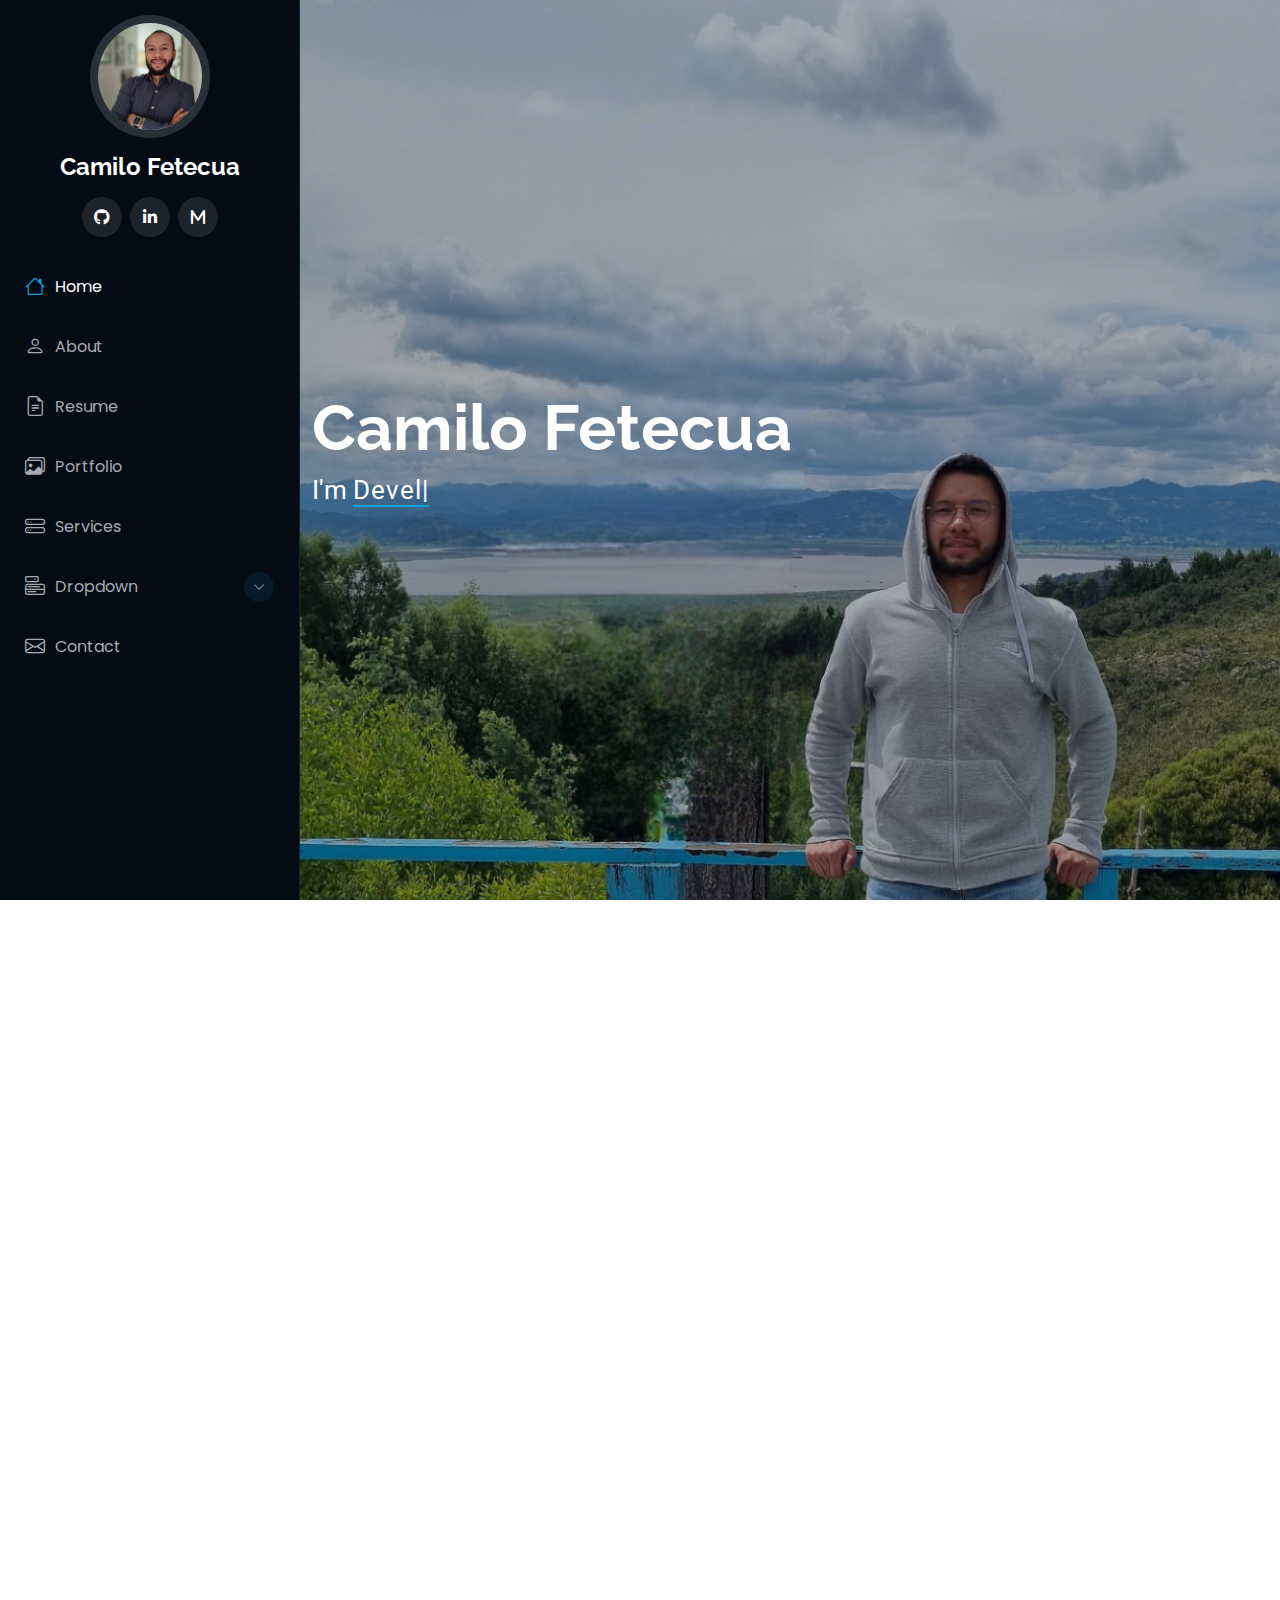
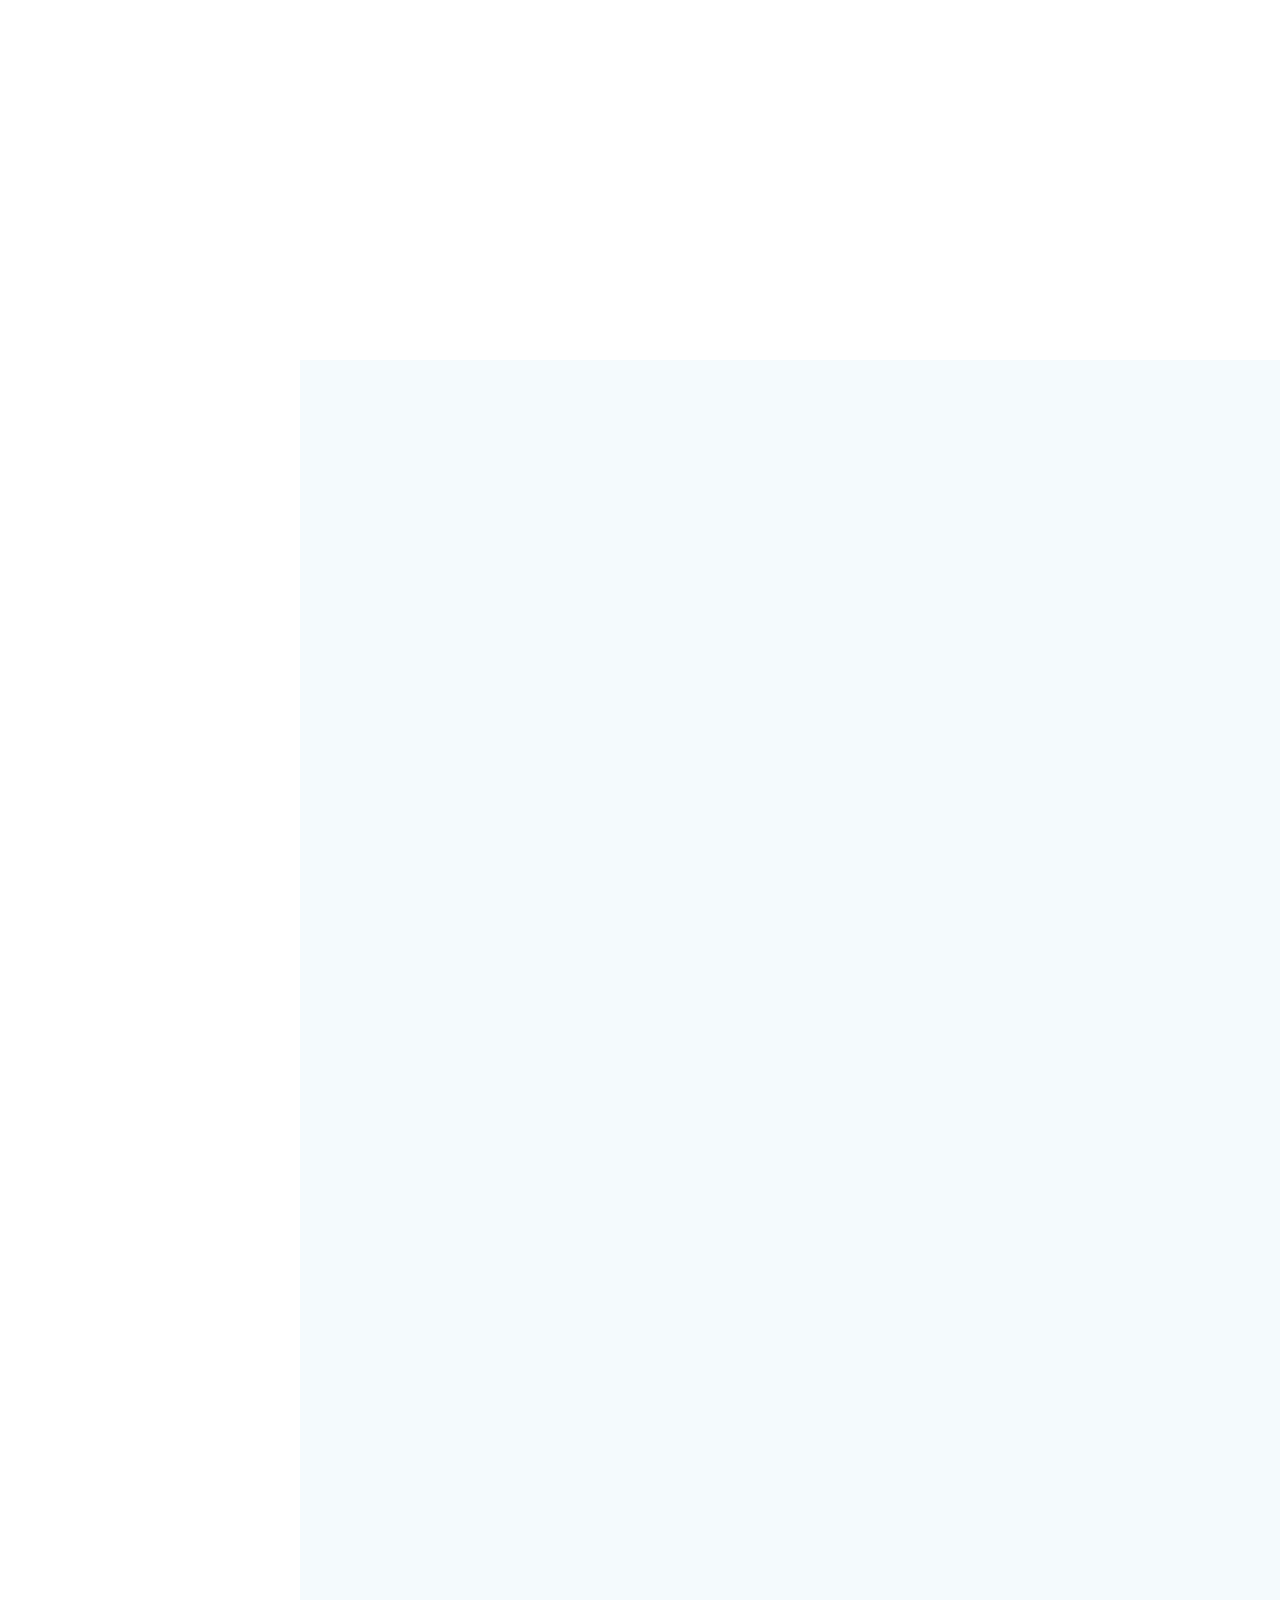
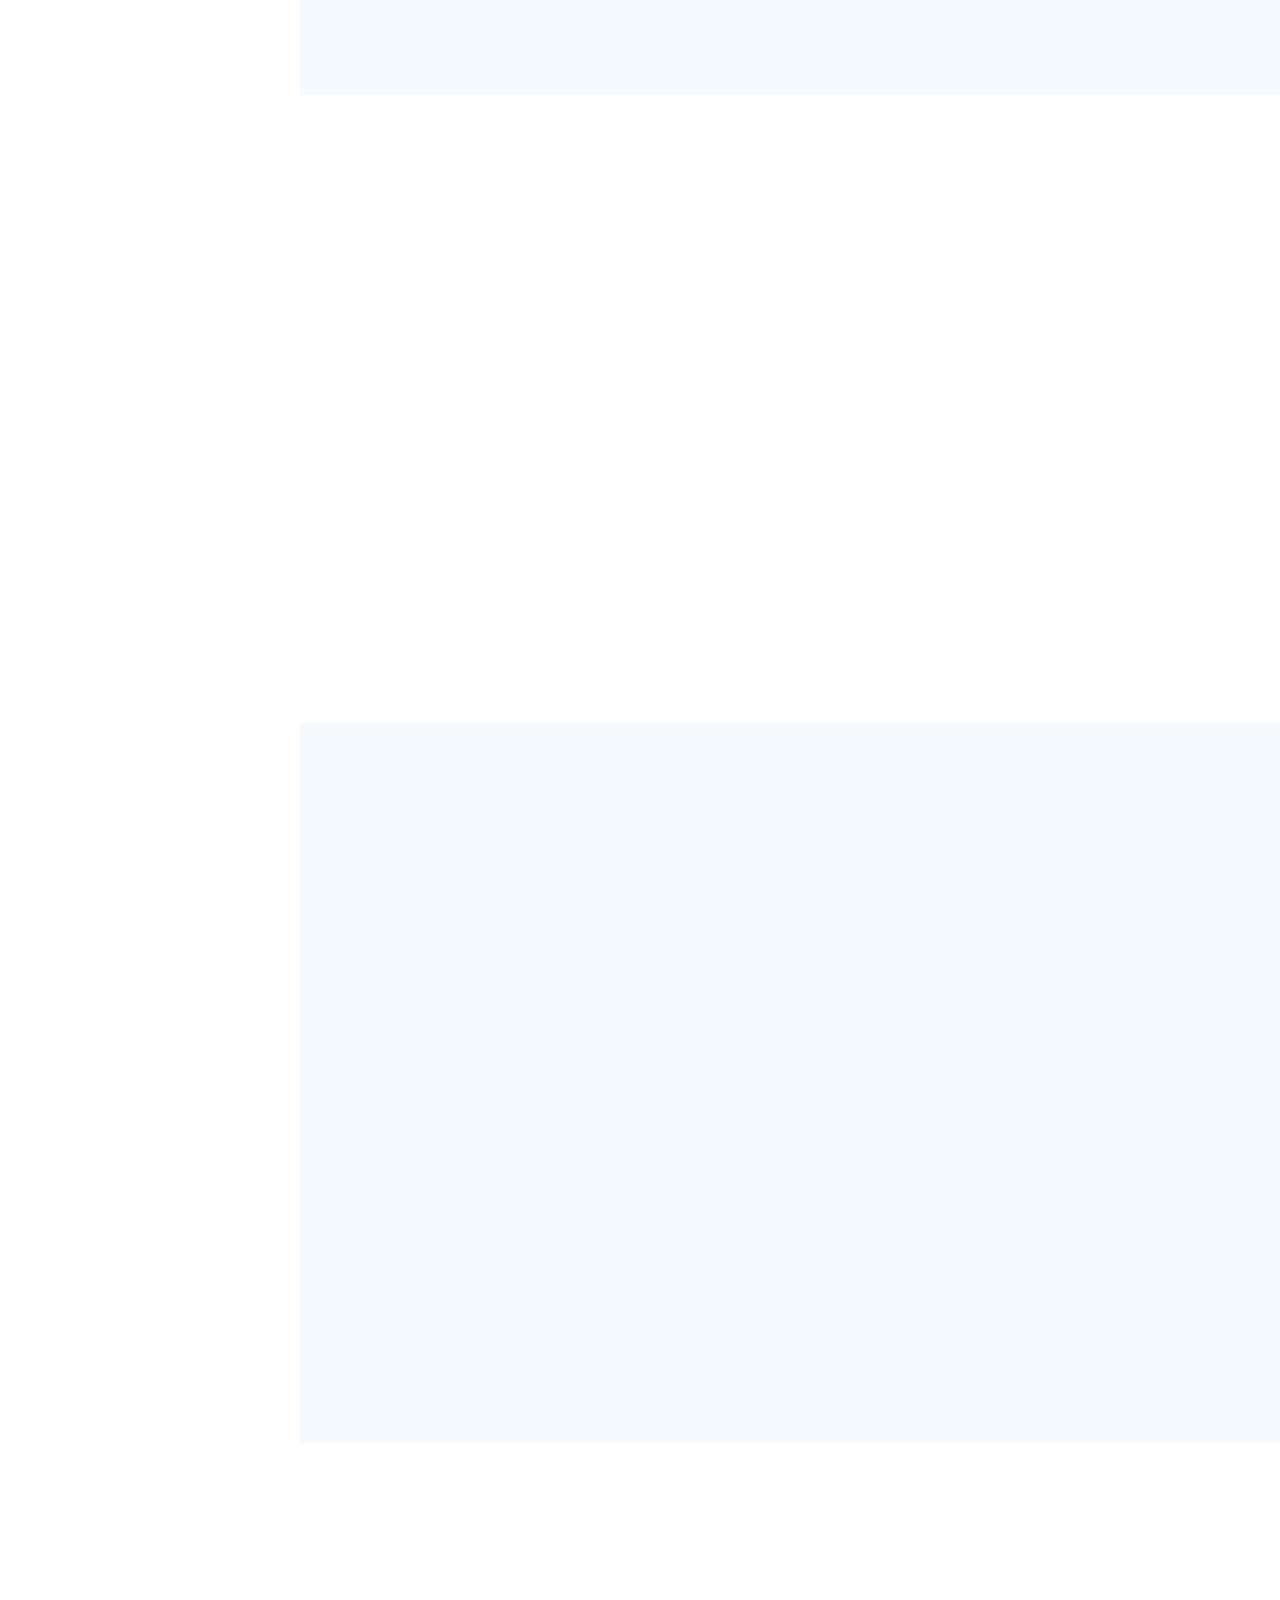
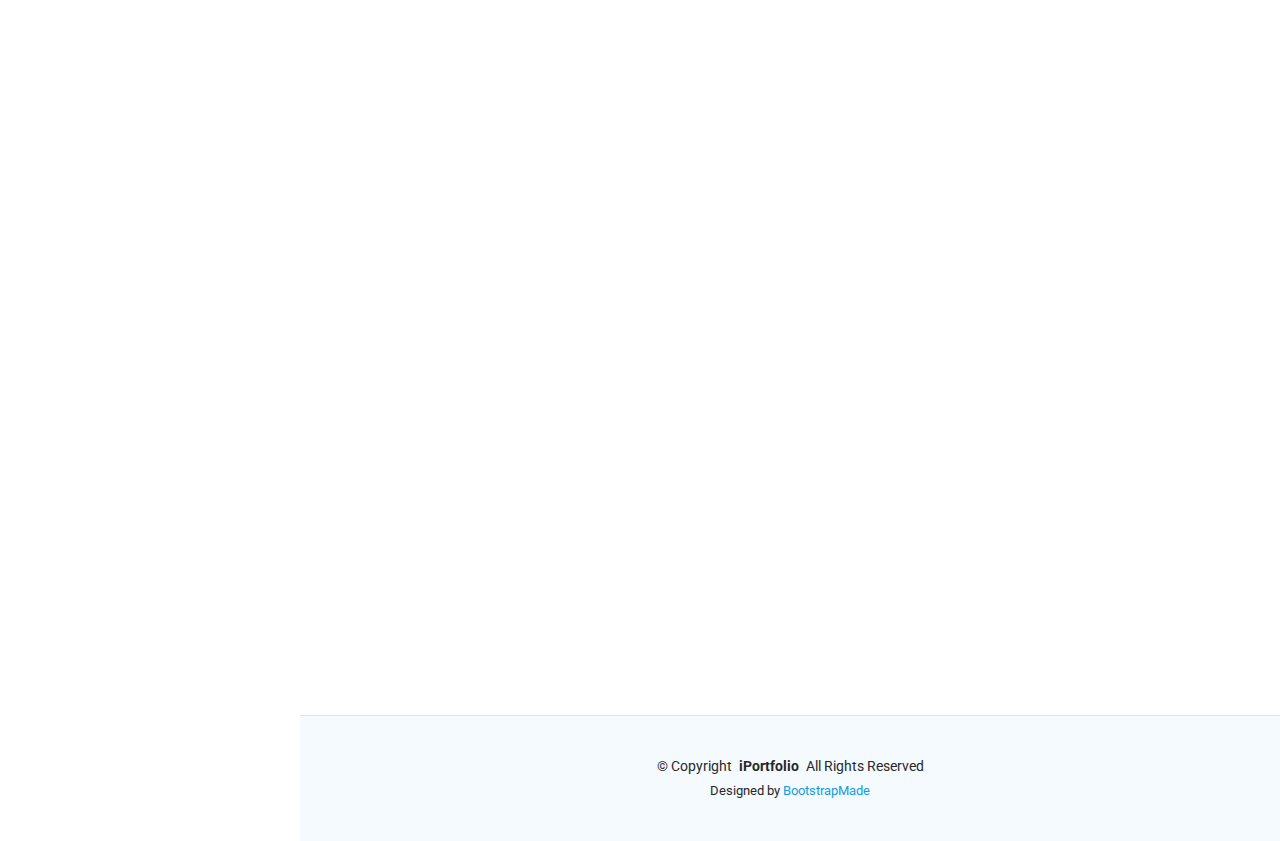
==== commit 83889a6c: "modify name" ====
--- a/index.html
+++ b/index.html
@@ -1480,7 +1480,7 @@
                     <div class="row gy-4">
                         <div class="col-lg-5">
                             <div class="info-wrap">
-                                <div
+                                <!-- <div
                                     class="info-item d-flex"
                                     data-aos="fade-up"
                                     data-aos-delay="200"
@@ -1493,10 +1493,10 @@
                                             535022
                                         </p>
                                     </div>
-                                </div>
+                                </div> -->
                                 <!-- End Info Item -->
 
-                                <div
+                                <!-- <div
                                     class="info-item d-flex"
                                     data-aos="fade-up"
                                     data-aos-delay="300"
@@ -1508,7 +1508,7 @@
                                         <h3>Call Us</h3>
                                         <p>+1 5589 55488 55</p>
                                     </div>
-                                </div>
+                                </div> -->
                                 <!-- End Info Item -->
 
                                 <div
@@ -1518,8 +1518,8 @@
                                 >
                                     <i class="bi bi-envelope flex-shrink-0"></i>
                                     <div>
-                                        <h3>Email Us</h3>
-                                        <p>info@example.com</p>
+                                        <h3>Email Me</h3>
+                                        <p>camilofetecua2011@gmail.com</p>
                                     </div>
                                 </div>
                                 <!-- End Info Item -->
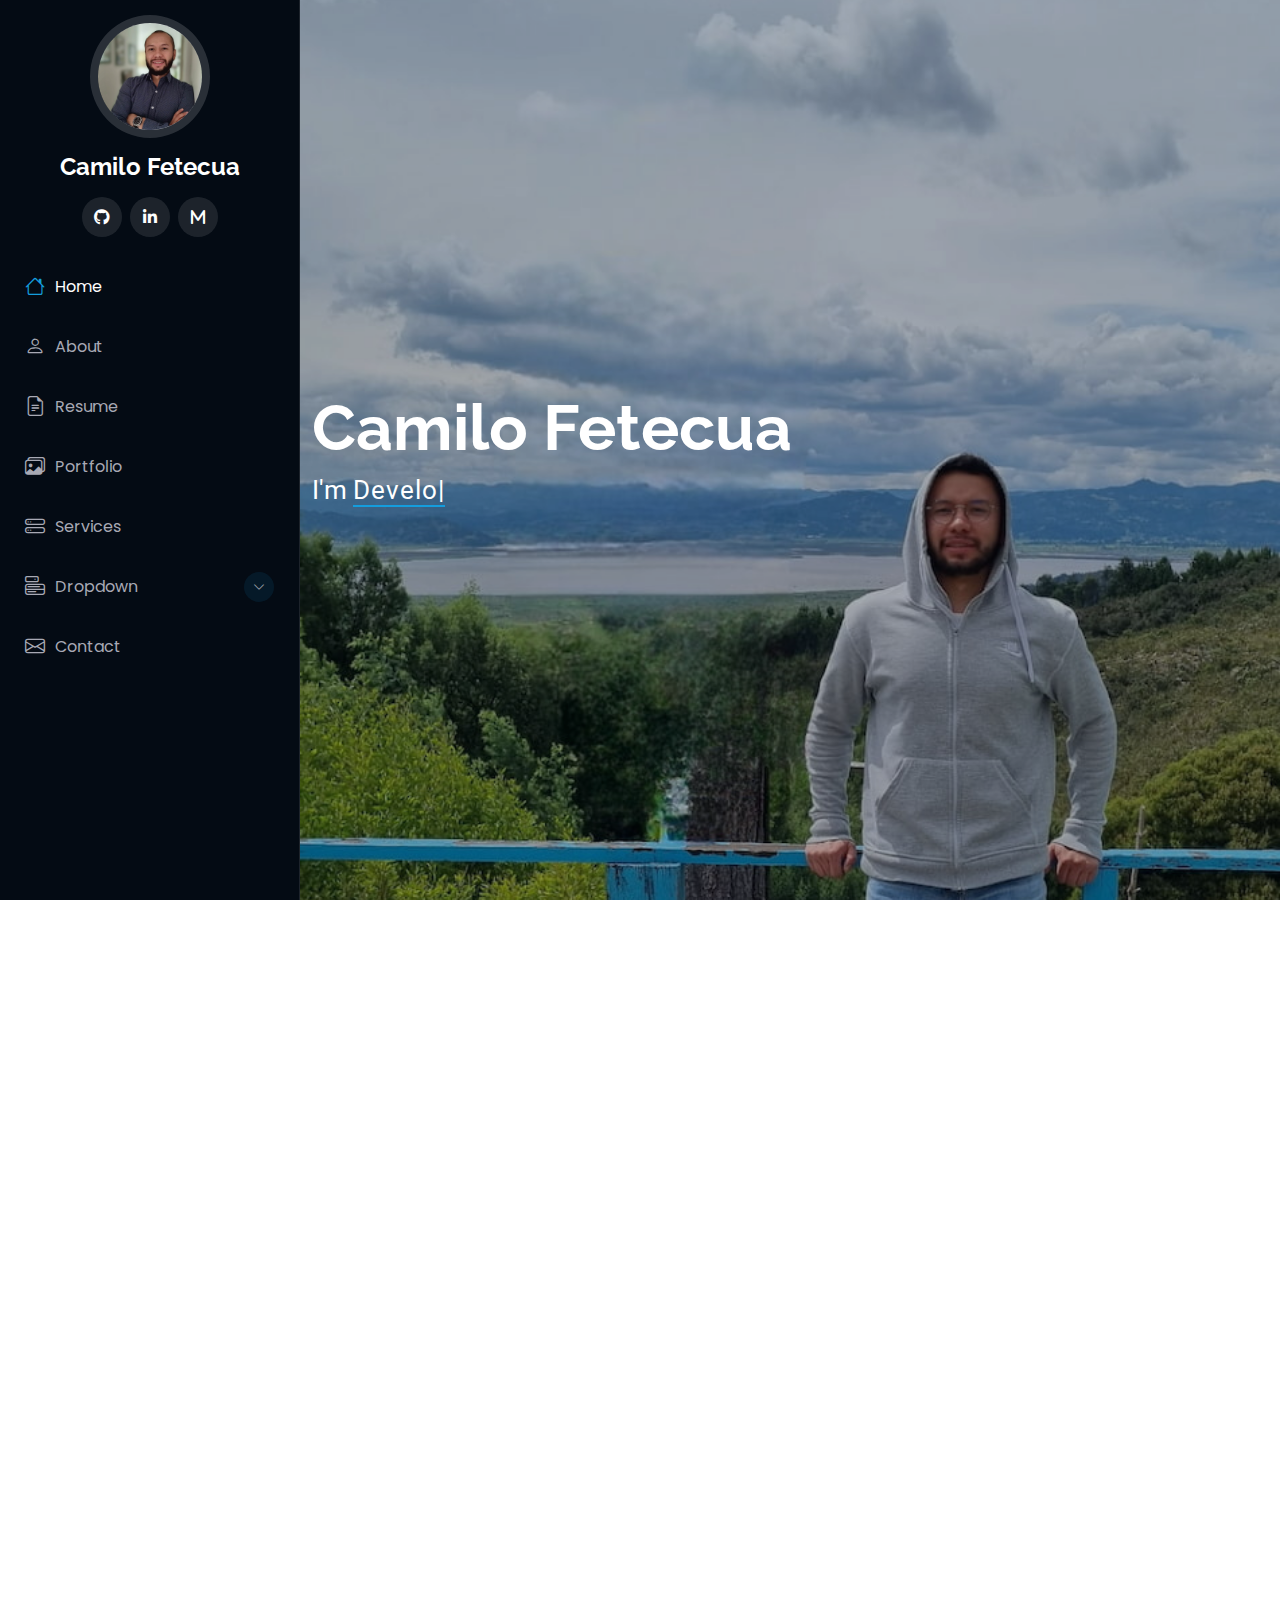
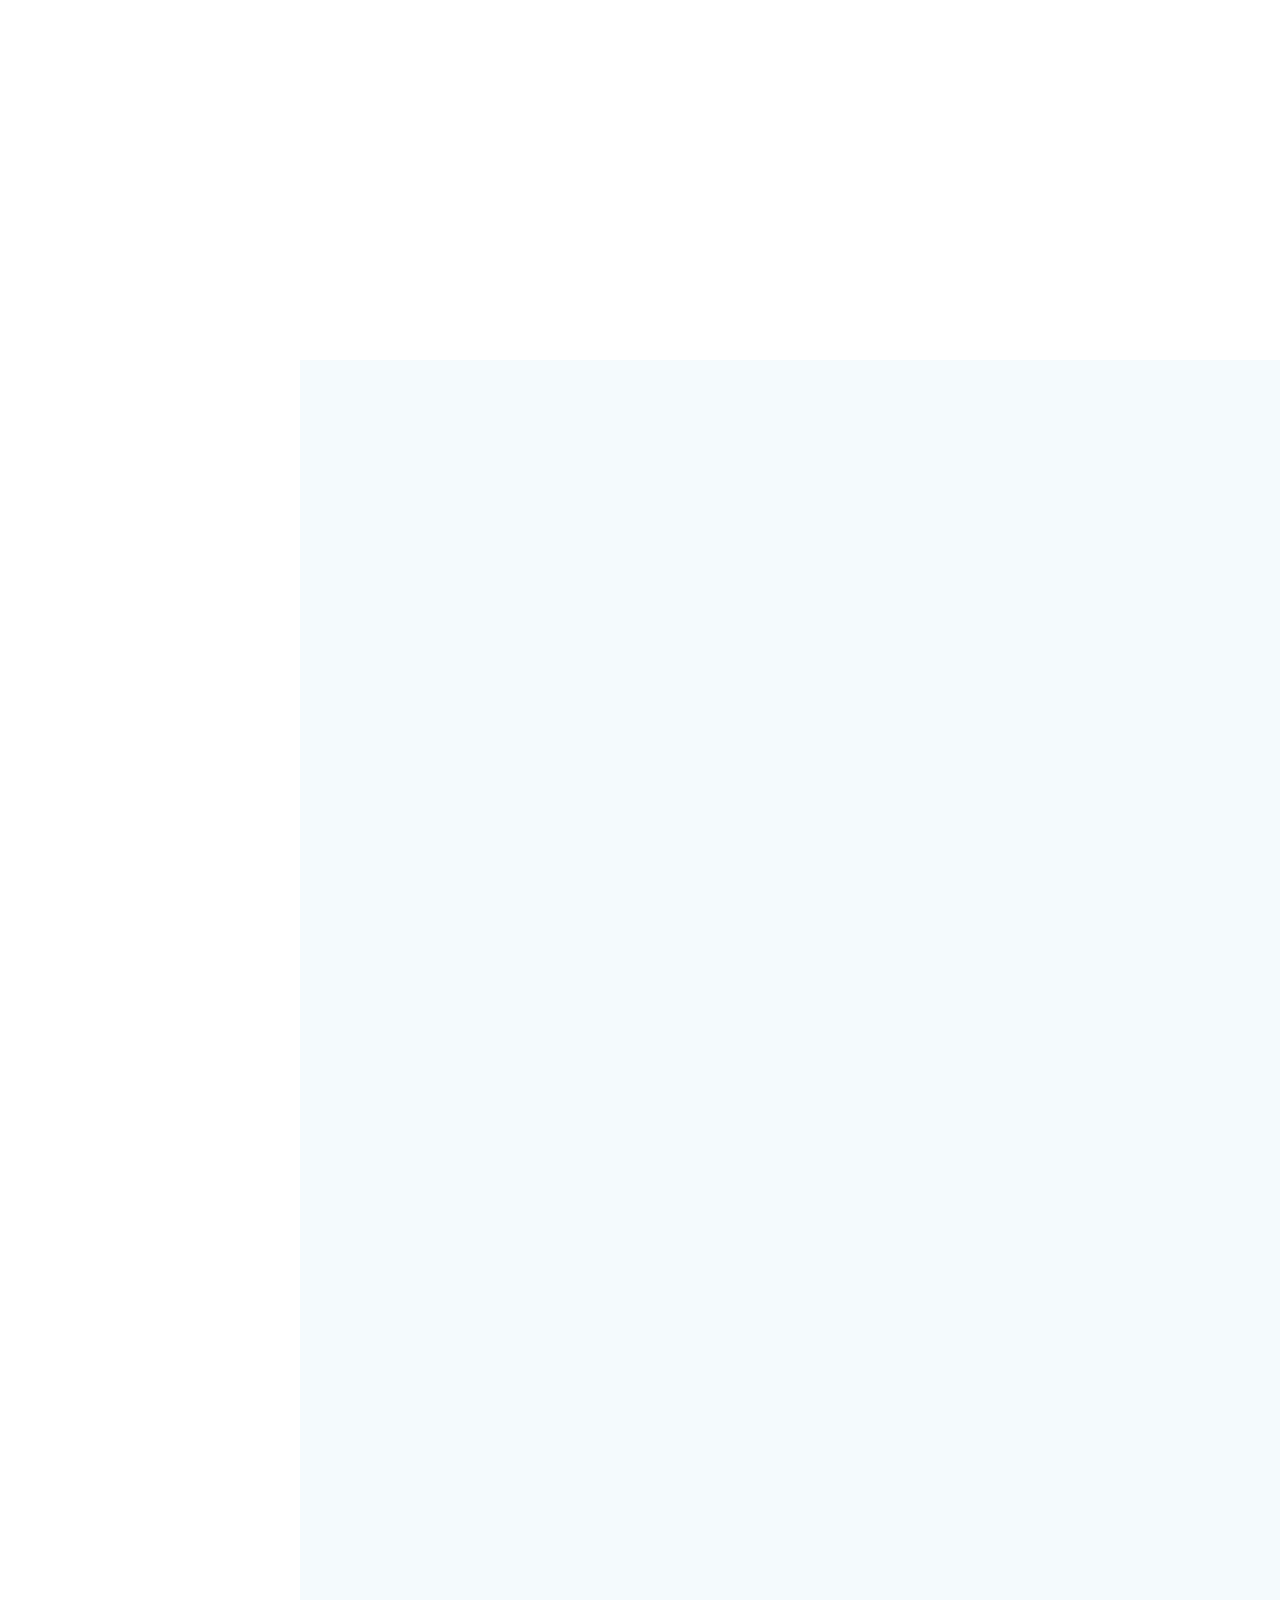
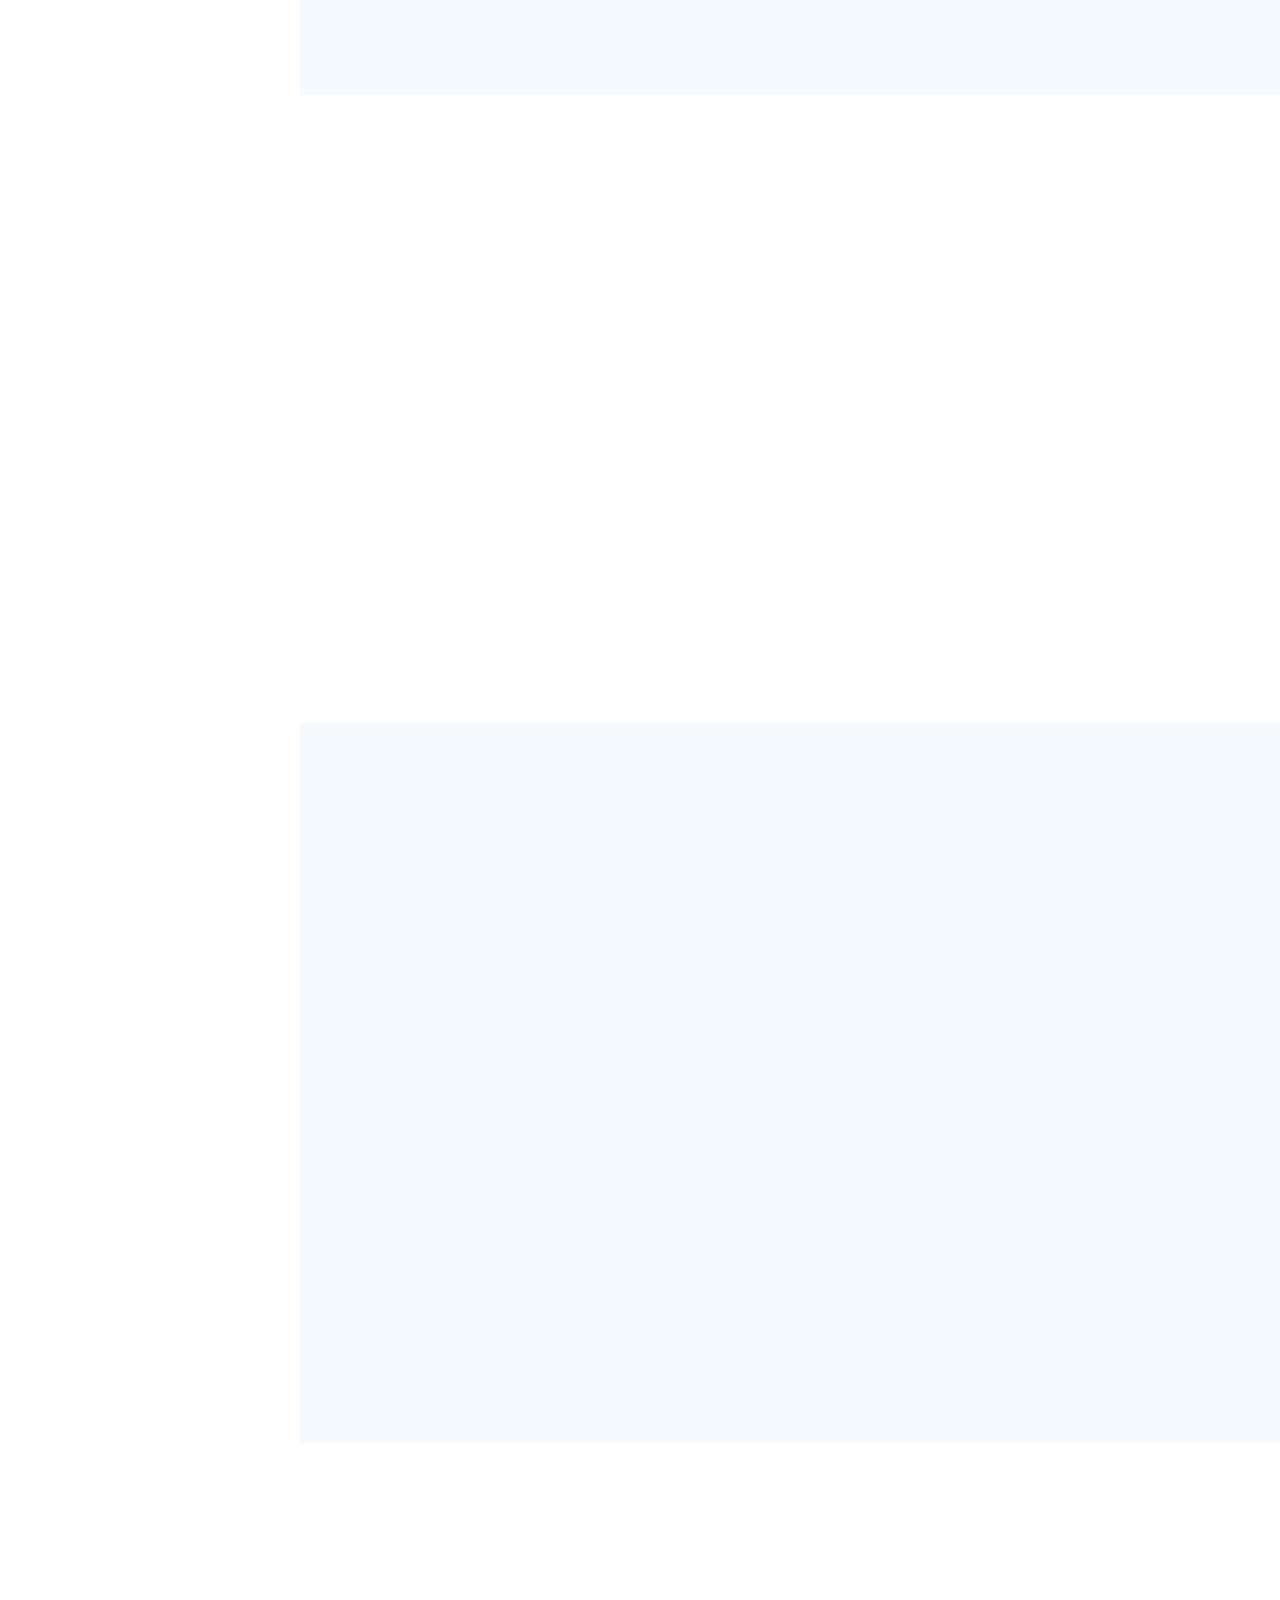
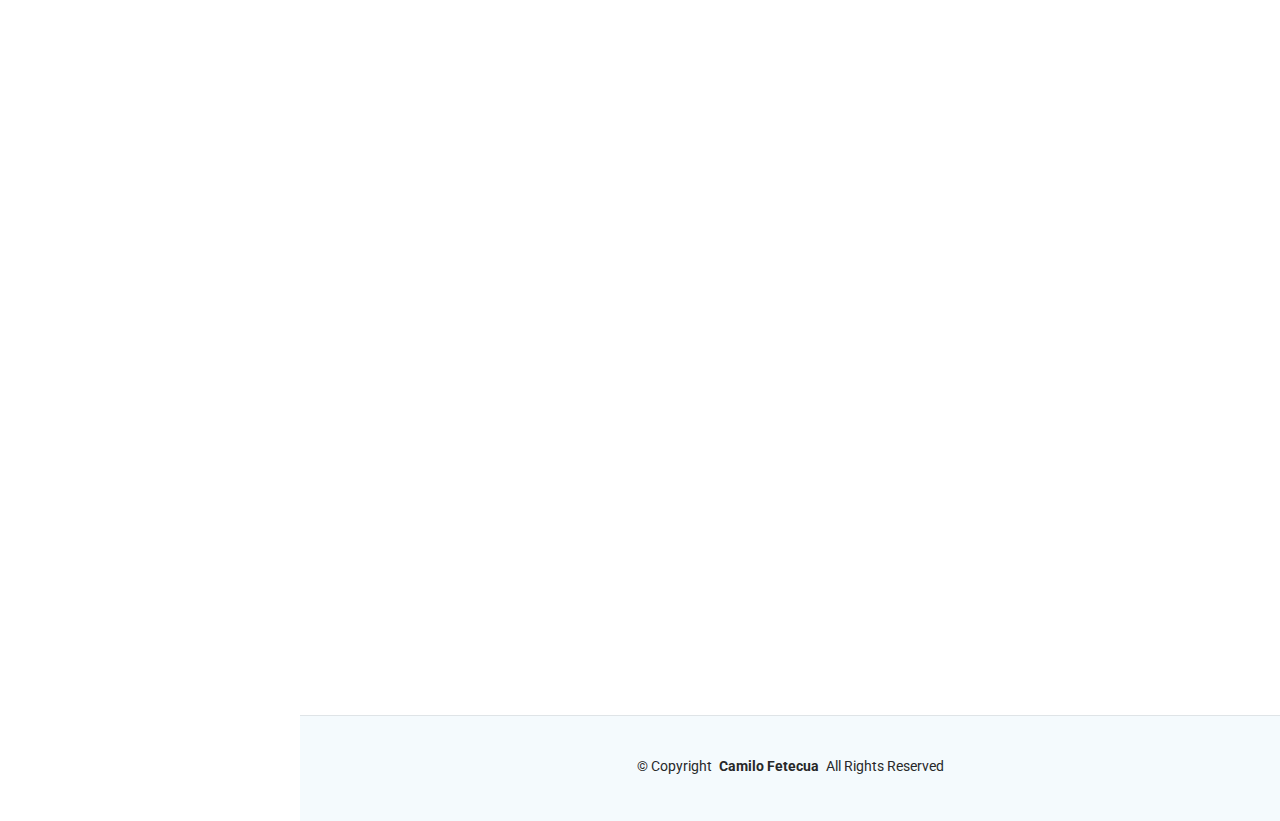
==== commit 18401255: "change main photo" ====
--- a/index.html
+++ b/index.html
@@ -186,15 +186,17 @@
                         <span
                             class="typed"
                             data-typed-items="Developer, Freelancer, QA Analist"
-                            >Designer</span
-                        ><span
+                        ></span>
+                        <span
                             class="typed-cursor typed-cursor--blink"
                             aria-hidden="true"
-                        ></span
-                        ><span
+                        >
+                        </span>
+                        <span
                             class="typed-cursor typed-cursor--blink"
                             aria-hidden="true"
-                        ></span>
+                        >
+                        </span>
                     </p>
                 </div>
             </section>
@@ -1525,7 +1527,7 @@
                                 <!-- End Info Item -->
 
                                 <iframe
-                                    src="https://www.google.com/maps/embed?pb=!1m14!1m8!1m3!1d48389.78314118045!2d-74.006138!3d40.710059!3m2!1i1024!2i768!4f13.1!3m3!1m2!1s0x89c25a22a3bda30d%3A0xb89d1fe6bc499443!2sDowntown%20Conference%20Center!5e0!3m2!1sen!2sus!4v1676961268712!5m2!1sen!2sus"
+                                    src="https://www.google.com/maps/embed?pb=!1m18!1m12!1m3!1d254508.39475457132!2d-74.27296139263899!3d4.648620550271752!2m3!1f0!2f0!3f0!3m2!1i1024!2i768!4f13.1!3m3!1m2!1s0x8e3f9bfd2da6cb29%3A0x239d635520a33914!2zQm9nb3TDoQ!5e0!3m2!1ses!2sco!4v1741746379337!5m2!1ses!2sco"
                                     frameborder="0"
                                     style="
                                         border: 0;
@@ -1627,7 +1629,7 @@
                 <div class="copyright text-center">
                     <p>
                         © <span>Copyright</span>
-                        <strong class="px-1 sitename">iPortfolio</strong>
+                        <strong class="px-1 sitename">Camilo Fetecua</strong>
                         <span>All Rights Reserved</span>
                     </p>
                 </div>
@@ -1636,8 +1638,8 @@
                     <!-- You can delete the links only if you've purchased the pro version. -->
                     <!-- Licensing information: https://bootstrapmade.com/license/ -->
                     <!-- Purchase the pro version with working PHP/AJAX contact form: [buy-url] -->
-                    Designed by
-                    <a href="https://bootstrapmade.com/">BootstrapMade</a>
+                    <!-- Designed by
+                    <a href="https://bootstrapmade.com/">BootstrapMade</a> -->
                 </div>
             </div>
         </footer>
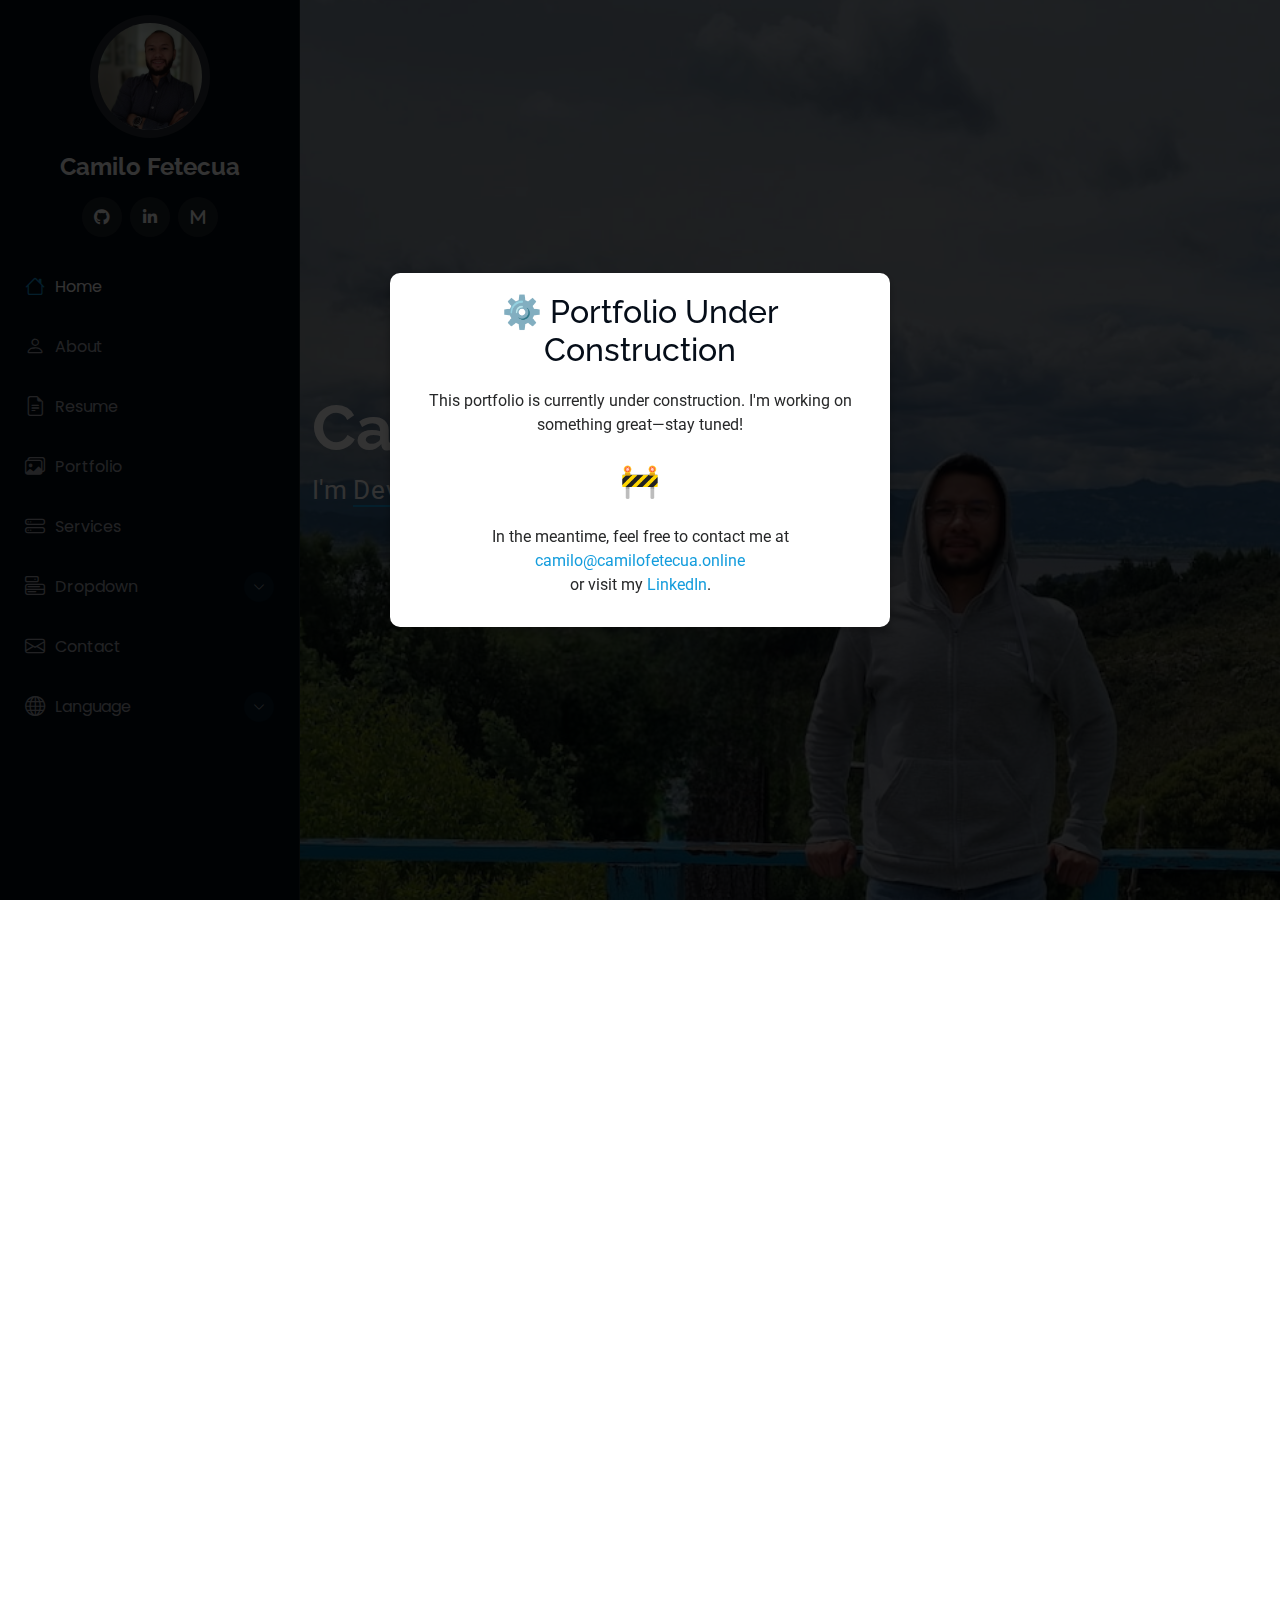
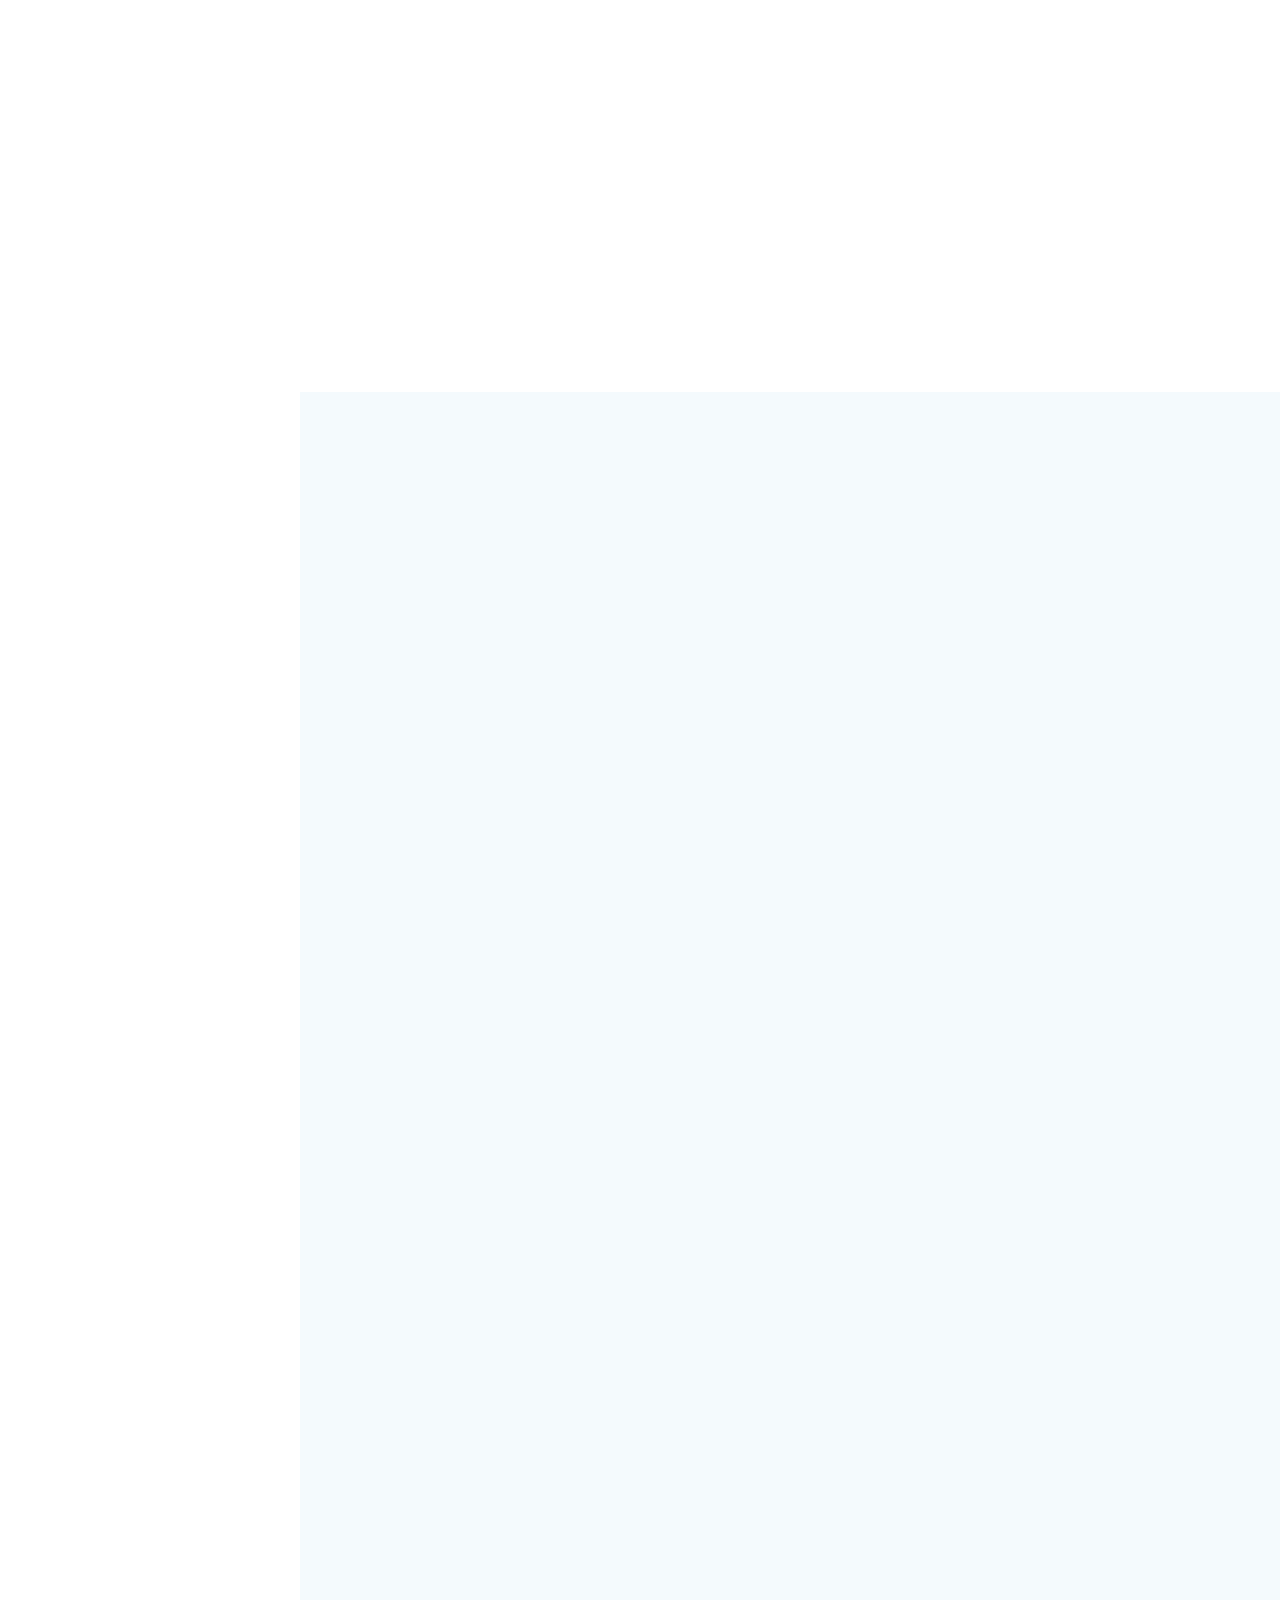
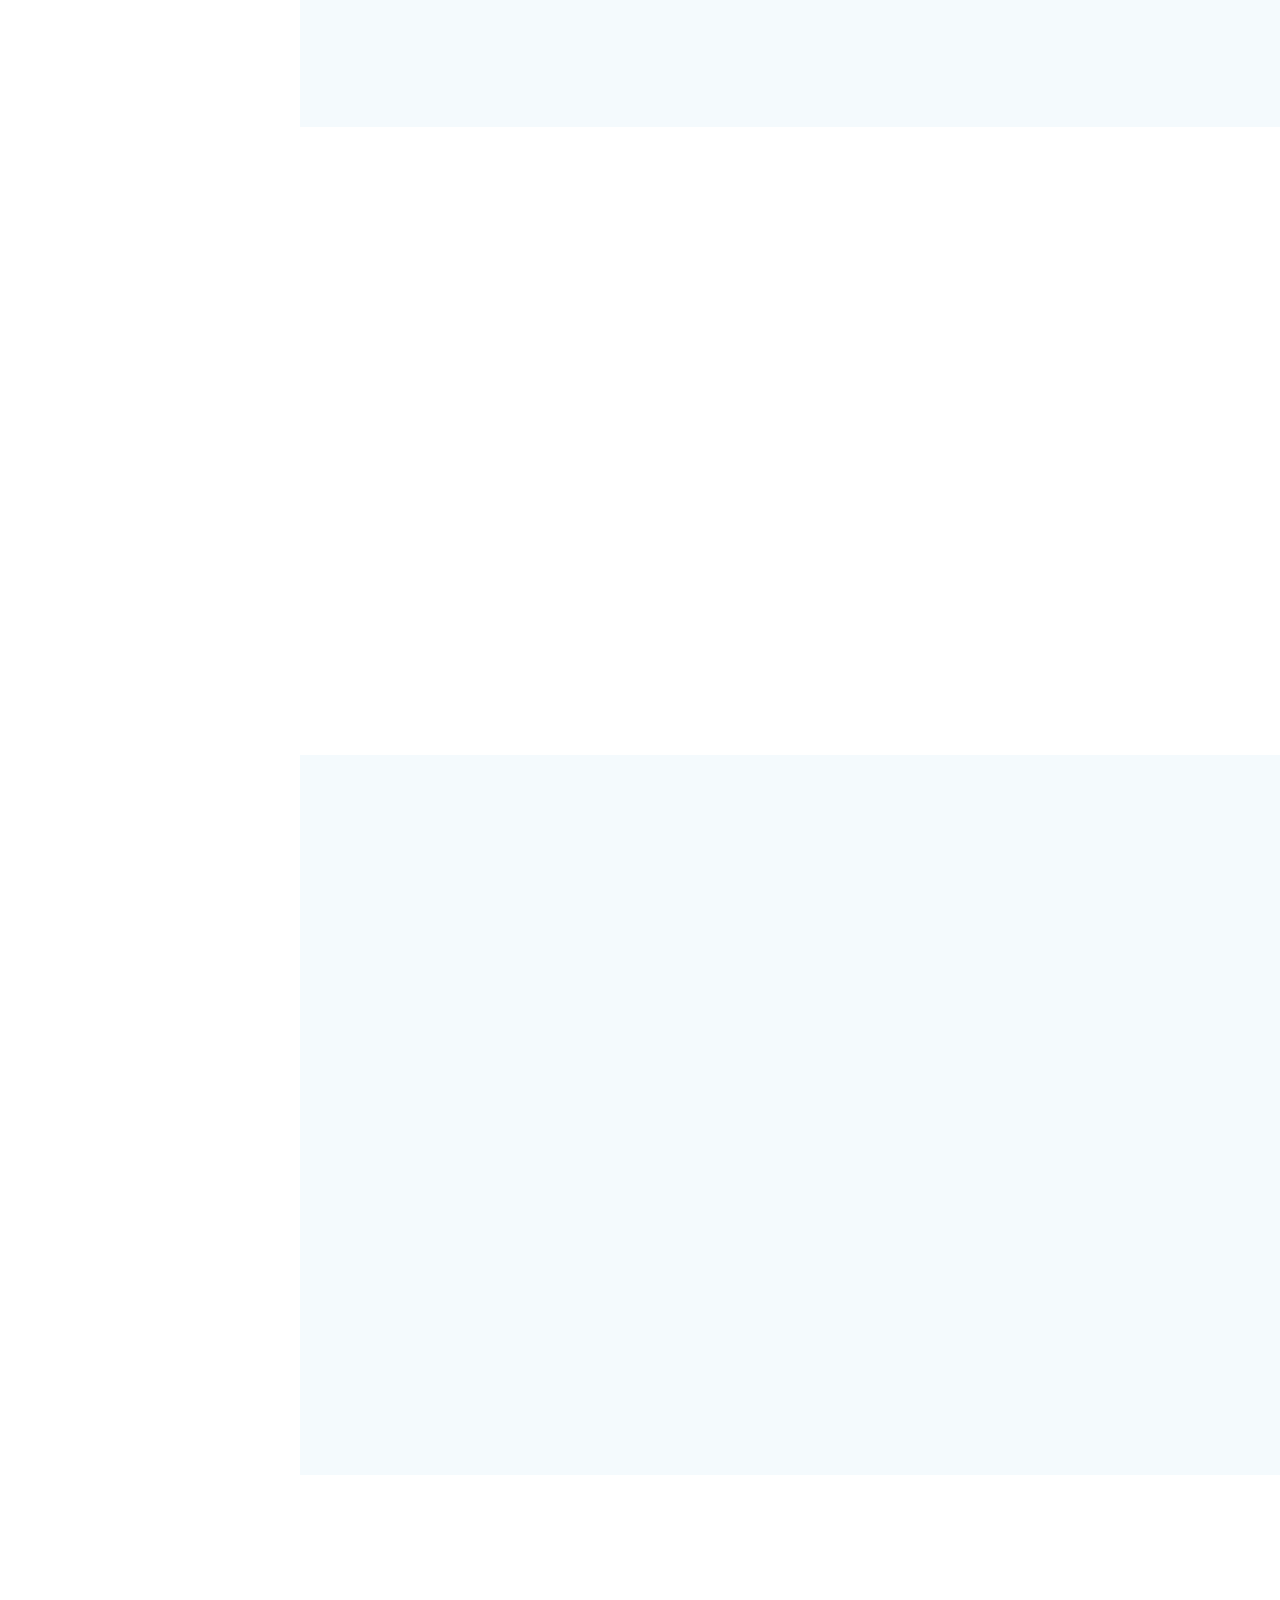
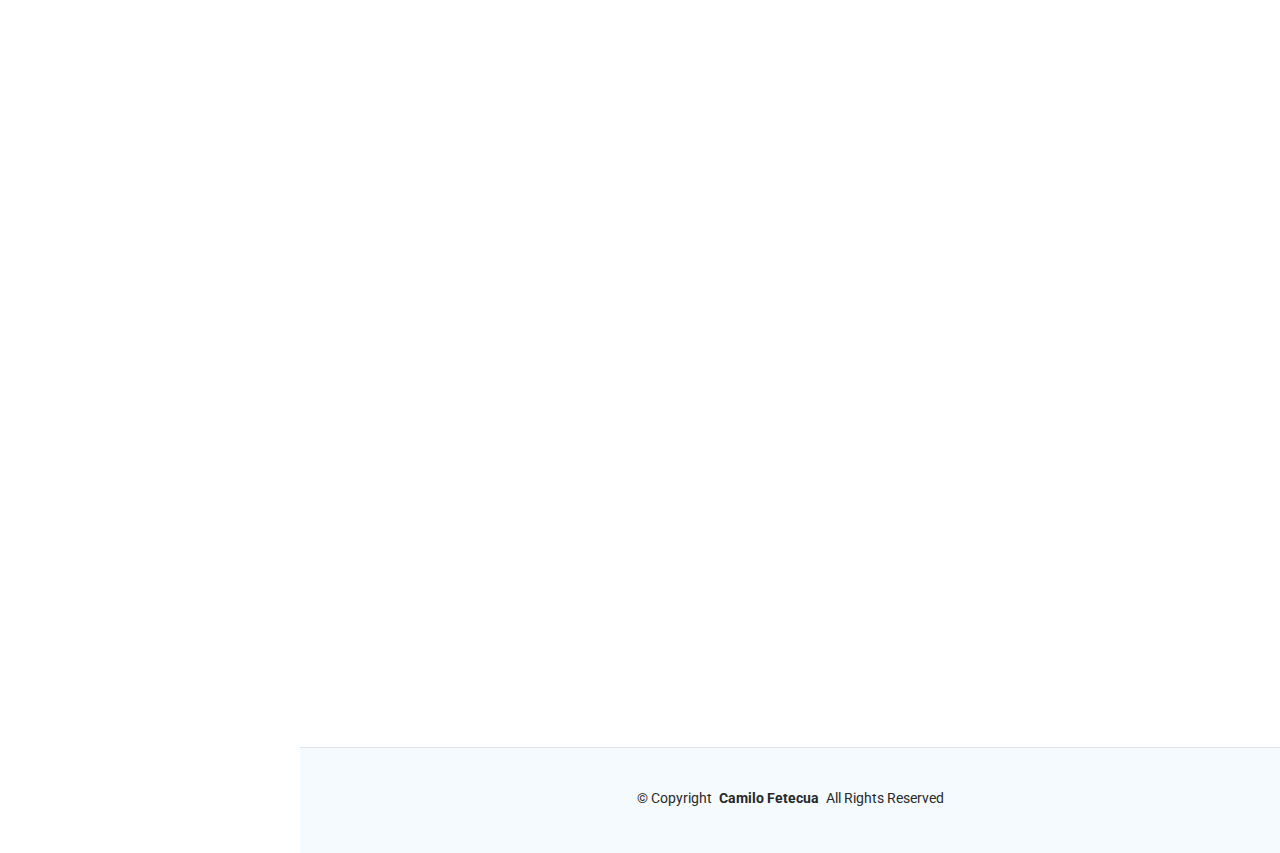
==== commit b39bd1fc: "add a banner" ====
--- a/index.html
+++ b/index.html
@@ -44,14 +44,6 @@
 
         <!-- Main CSS File -->
         <link href="assets/css/main.css" rel="stylesheet" />
-
-        <!-- =======================================================
-  * Template Name: iPortfolio
-  * Template URL: https://bootstrapmade.com/iportfolio-bootstrap-portfolio-websites-template/
-  * Updated: Jun 29 2024 with Bootstrap v5.3.3
-  * Author: BootstrapMade.com
-  * License: https://bootstrapmade.com/license/
-  ======================================================== -->
     </head>
 
     <body class="index-page">
@@ -165,6 +157,21 @@
                             ><i class="bi bi-envelope navicon"></i> Contact</a
                         >
                     </li>
+                    <!-- <li>
+                        <a href="#language"
+                            ><i class="bi bi-globe navicon"></i> Language</a
+                        >
+                    </li> -->
+                    <li class="dropdown">
+                        <a href="#language">
+                            <i class="bi bi-globe navicon"></i> Language
+                            <i class="bi bi-chevron-down toggle-dropdown"></i>
+                        </a>
+                        <ul>
+                            <li><a href="index.html">English</a></li>
+                            <li><a href="index-es.html">Español</a></li>
+                        </ul>
+                    </li>
                 </ul>
             </nav>
         </header>
@@ -208,11 +215,12 @@
                 <div class="container section-title" data-aos="fade-up">
                     <h2>About</h2>
                     <p>
-                        Magnam dolores commodi suscipit. Necessitatibus eius
-                        consequatur ex aliquid fuga eum quidem. Sit sint
-                        consectetur velit. Quisquam quos quisquam cupiditate. Et
-                        nemo qui impedit suscipit alias ea. Quia fugiat sit in
-                        iste officiis commodi quidem hic quas.
+                        I am a Software Development Technologist in training, passionate about software quality, with experience in quality assurance through manual and automated testing.
+I have skills in designing, executing, and documenting functional, smoke, and user interface (UI) tests.
+I work with tools like JIRA, Trello, and Postman, and I have knowledge of test automation using Selenium.
+I am skilled in defect analysis, data validation using SQL queries, and I work following agile methodologies like Scrum.
+I am always focused on continuous improvement and testing process optimization.
+My goal is to contribute to challenging projects, applying my technical and analytical skills to ensure the delivery of high-quality software products.
                     </p>
                 </div>
                 <!-- End Section Title -->
@@ -227,7 +235,7 @@
                             />
                         </div>
                         <div class="col-lg-8 content">
-                            <h2>UI/UX Designer &amp; Web Developer.</h2>
+                            <h2>QA Tester &amp; Software Developer.</h2>
                             <p class="fst-italic py-3">
                                 Lorem ipsum dolor sit amet, consectetur
                                 adipiscing elit, sed do eiusmod tempor
@@ -236,44 +244,44 @@
                             <div class="row">
                                 <div class="col-lg-6">
                                     <ul>
+                                        <!-- <li>
+                                            <i class="bi bi-chevron-right"></i>
+                                            <strong>Birthday:</strong>
+                                            <span>3 Nov 1991</span>
+                                        </li> -->
                                         <li>
                                             <i class="bi bi-chevron-right"></i>
-                                            <strong>Birthday:</strong>
-                                            <span>1 May 1995</span>
+                                            <strong>Linkdin:</strong>
+                                            <span>www.linkedin.com/in/camilo-fetecua</span>
                                         </li>
-                                        <li>
-                                            <i class="bi bi-chevron-right"></i>
-                                            <strong>Website:</strong>
-                                            <span>www.example.com</span>
-                                        </li>
-                                        <li>
+                                        <!-- <li>
                                             <i class="bi bi-chevron-right"></i>
                                             <strong>Phone:</strong>
                                             <span>+123 456 7890</span>
-                                        </li>
+                                        </li> -->
                                         <li>
                                             <i class="bi bi-chevron-right"></i>
                                             <strong>City:</strong>
-                                            <span>New York, USA</span>
+                                            <span>Bogotá, Colombia</span>
                                         </li>
                                     </ul>
                                 </div>
                                 <div class="col-lg-6">
                                     <ul>
-                                        <li>
+                                        <!-- <li>
                                             <i class="bi bi-chevron-right"></i>
                                             <strong>Age:</strong>
                                             <span>30</span>
-                                        </li>
-                                        <li>
+                                        </li> -->
+                                        <!-- <li>
                                             <i class="bi bi-chevron-right"></i>
                                             <strong>Degree:</strong>
                                             <span>Master</span>
-                                        </li>
+                                        </li> -->
                                         <li>
                                             <i class="bi bi-chevron-right"></i>
                                             <strong>Email:</strong>
-                                            <span>email@example.com</span>
+                                            <span>camilofetecua2011@gmail.com</span>
                                         </li>
                                         <li>
                                             <i class="bi bi-chevron-right"></i>
@@ -1521,7 +1529,7 @@
                                     <i class="bi bi-envelope flex-shrink-0"></i>
                                     <div>
                                         <h3>Email Me</h3>
-                                        <p>camilofetecua2011@gmail.com</p>
+                                        <p>camilo@camilofetecua.online</p>
                                     </div>
                                 </div>
                                 <!-- End Info Item -->
@@ -1644,6 +1652,31 @@
             </div>
         </footer>
 
+        <!-- Modal for Under Construction Message -->
+        <div id="under-construction-modal" class="modal-overlay">
+            <div class="modal-content">
+                <h1 class="emoji">⚙️ Portfolio Under Construction</h1>
+                <p>
+                    This portfolio is currently under construction. I'm working
+                    on something great—stay tuned!
+                </p>
+                <p class="emoji">🚧</p>
+                <p>
+                    In the meantime, feel free to contact me at
+                    <a href="mailto:camilo@camilofetecua.online"
+                        >camilo@camilofetecua.online</a
+                    ><br />
+                    or visit my
+                    <a
+                        href="https://www.linkedin.com/in/camilo-fetecua"
+                        target="_blank"
+                        >LinkedIn</a
+                    >.
+                </p>
+                <!-- <button id="close-modal" class="close-button">Close</button> -->
+            </div>
+        </div>
+
         <!-- Scroll Top -->
         <a
             href="#"
--- a/assets/css/main.css
+++ b/assets/css/main.css
@@ -921,7 +921,7 @@
 }
 
 .services .service-item:hover .icon i {
-  color: var(--accent-color);
+  color: var (--accent-color);
 }
 
 .services .service-item .title {
@@ -1268,6 +1268,61 @@
 }
 
 /*--------------------------------------------------------------
+# Modal Overlay
+--------------------------------------------------------------*/
+.modal-overlay {
+  position: fixed;
+  top: 0;
+  left: 0;
+  width: 100%;
+  height: 100%;
+  background: rgba(0, 0, 0, 0.8);
+  display: flex;
+  justify-content: center;
+  align-items: center;
+  z-index: 9999;
+  pointer-events: all; /* Bloquea la interacción con el contenido subyacente */
+}
+
+/* Modal Content */
+.modal-content {
+  background: #fff;
+  padding: 20px;
+  border-radius: 10px;
+  text-align: center;
+  max-width: 500px;
+  width: 90%;
+  box-shadow: 0 4px 10px rgba(0, 0, 0, 0.3);
+}
+
+.modal-content h1 {
+  font-size: 24px;
+  margin-bottom: 10px;
+}
+
+.modal-content p {
+  margin: 10px 0;
+}
+
+.modal-content .emoji {
+  font-size: 2rem;
+}
+
+.close-button {
+  background: #007bff;
+  color: #fff;
+  border: none;
+  padding: 10px 20px;
+  border-radius: 5px;
+  cursor: pointer;
+  margin-top: 15px;
+}
+
+.close-button:hover {
+  background: #0056b3;
+}
+
+/*--------------------------------------------------------------
 # Starter Section Section
 --------------------------------------------------------------*/
 .starter-section {
